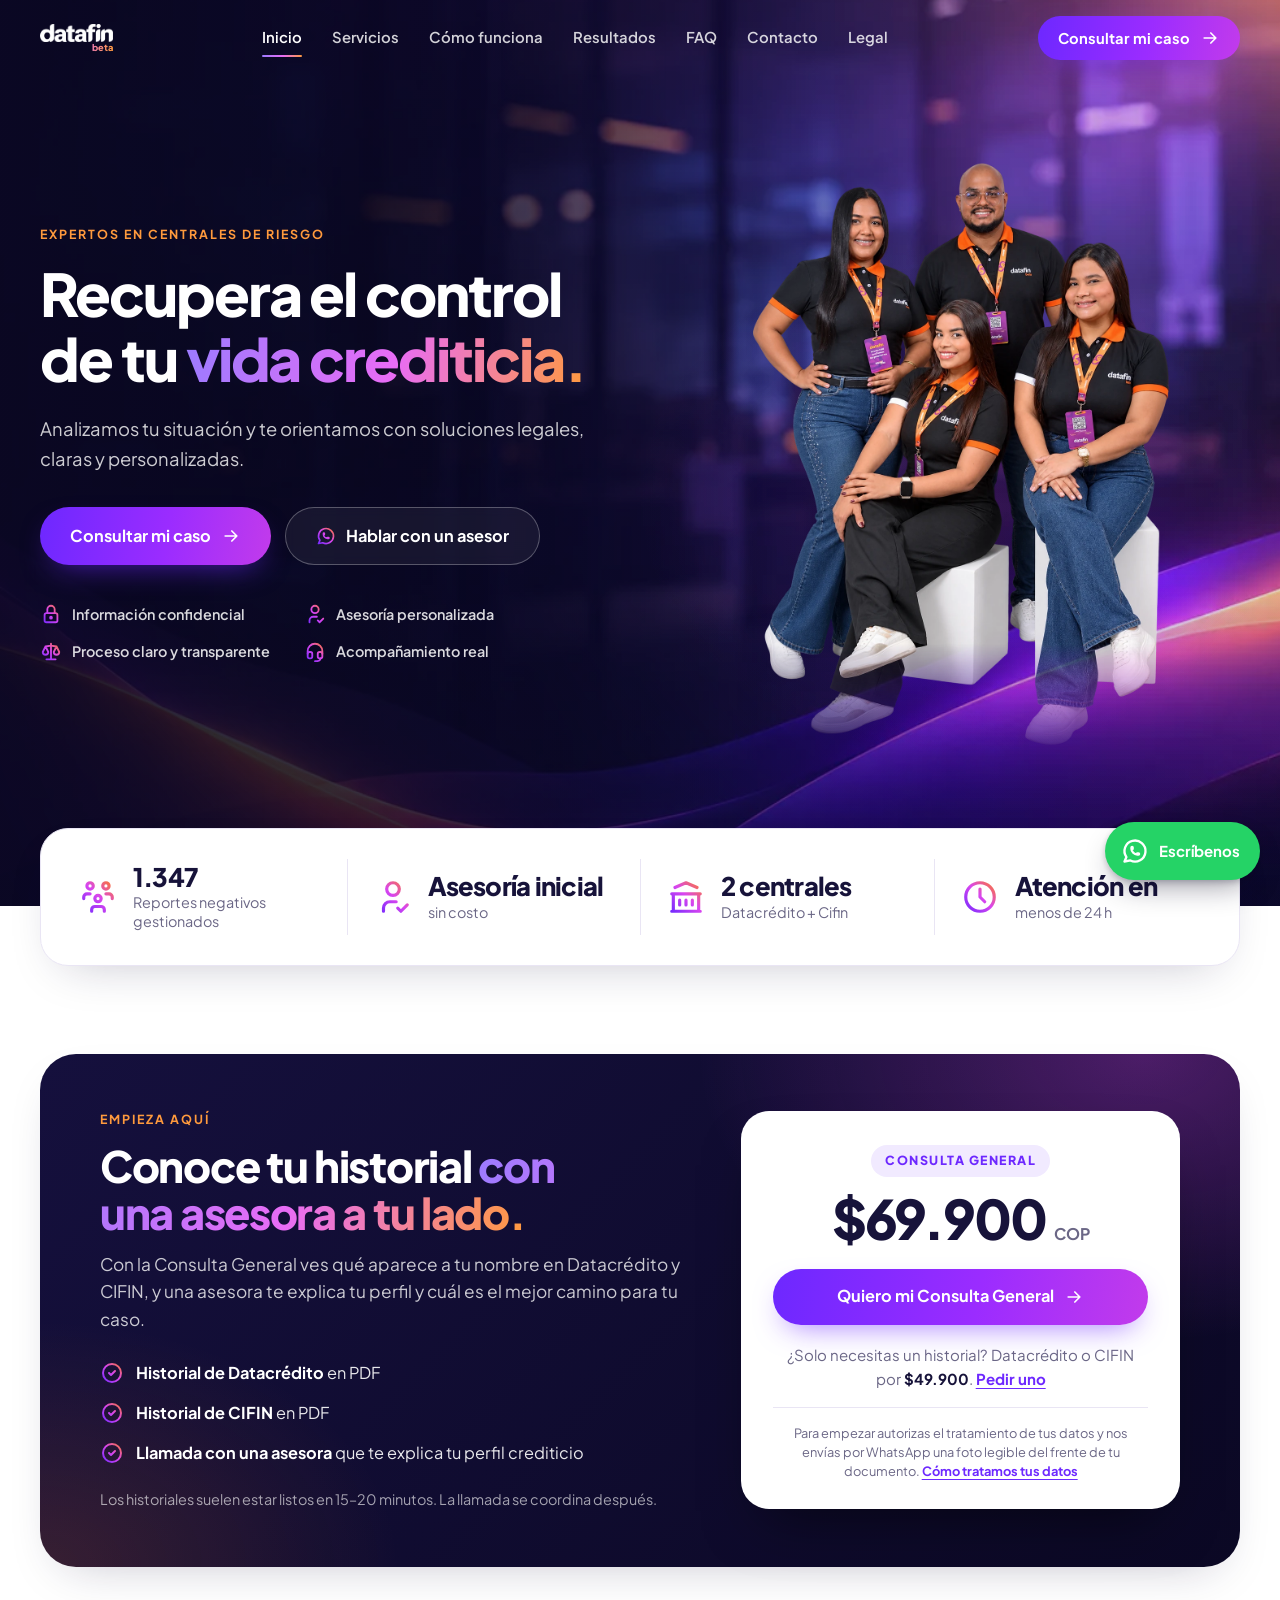
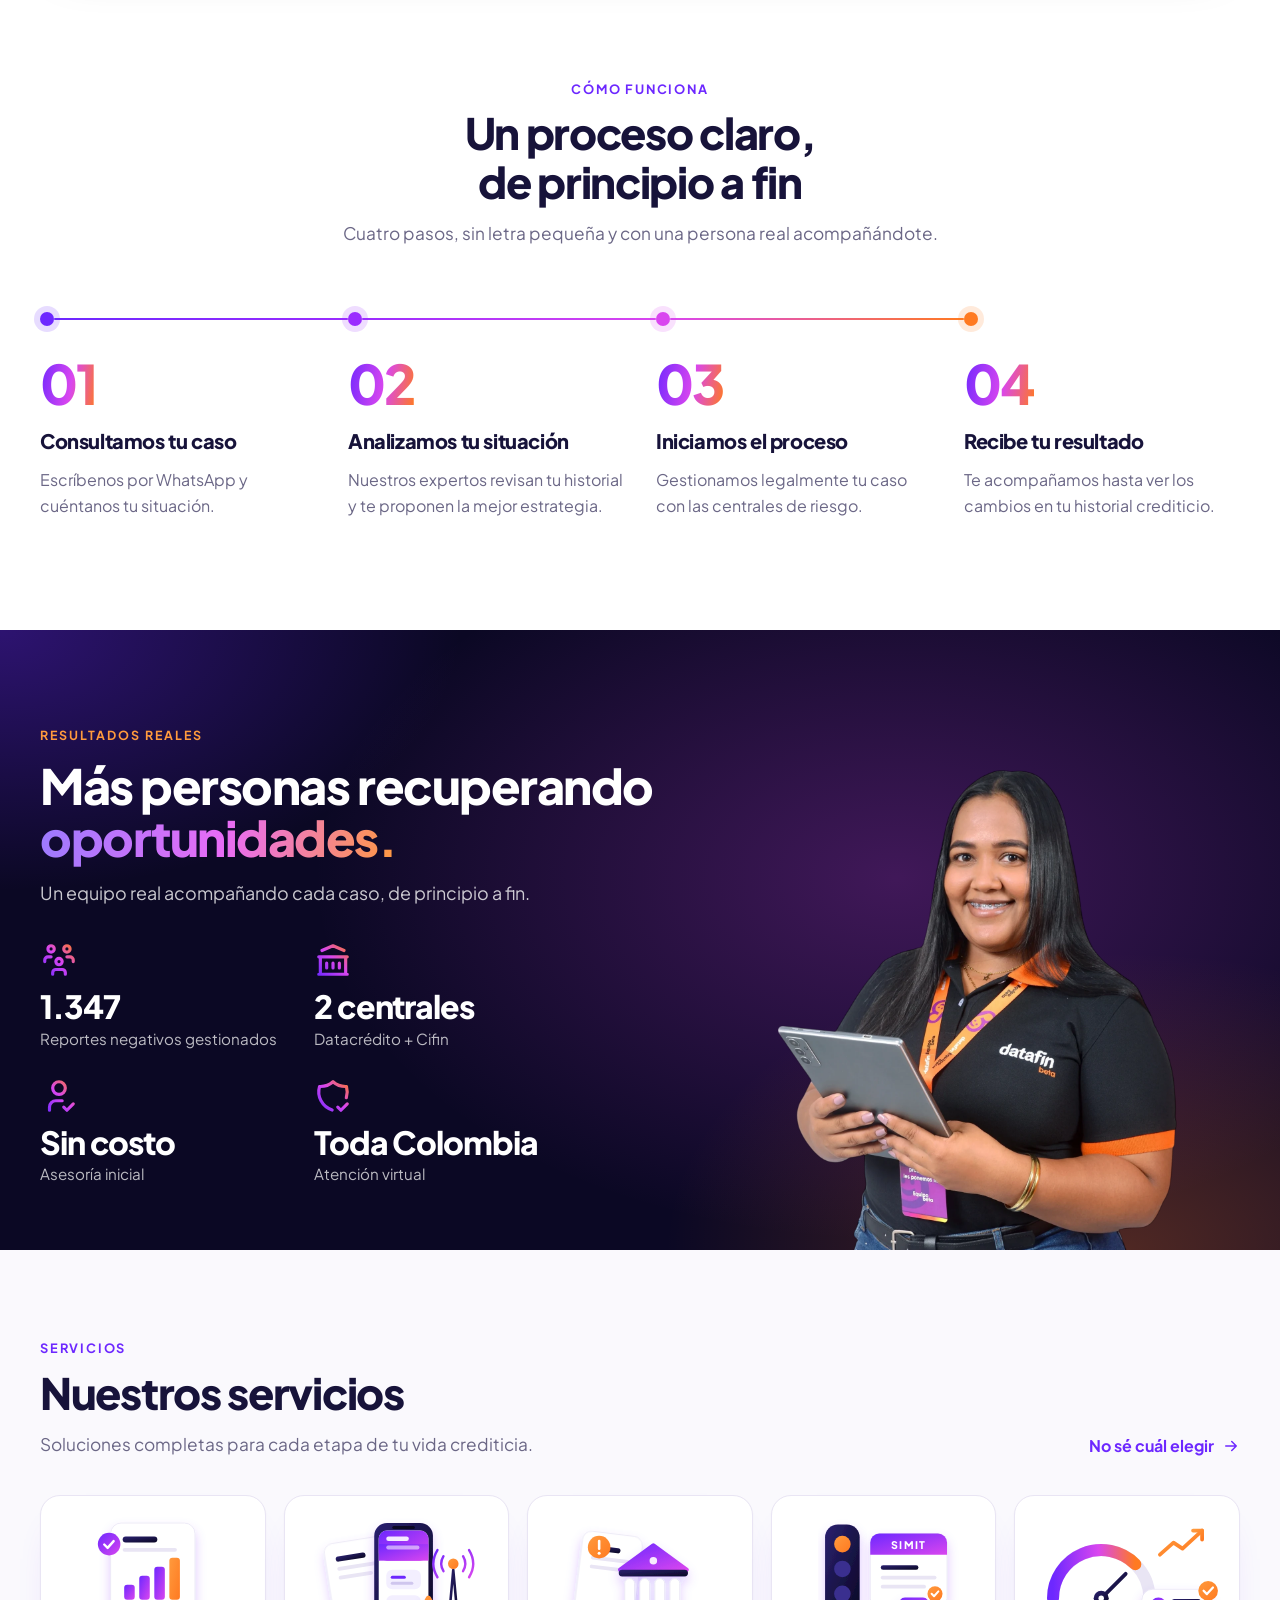
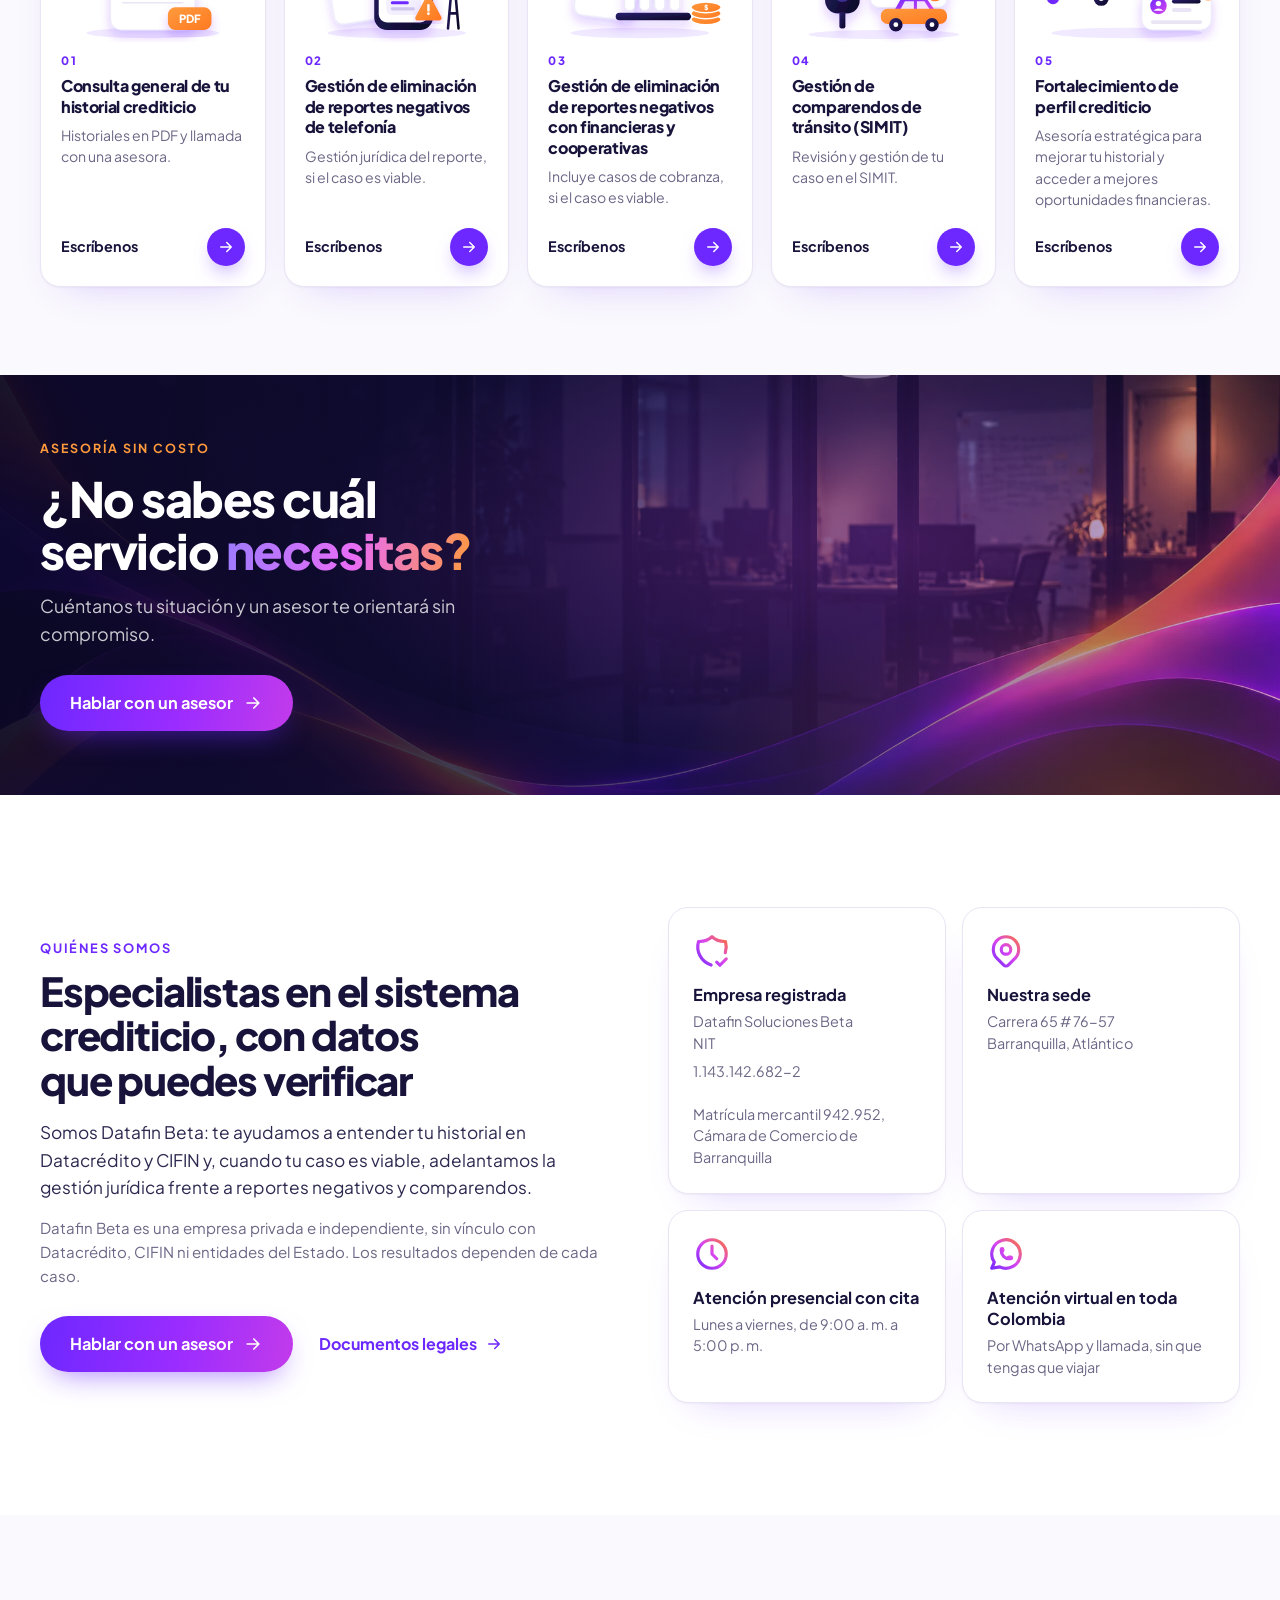
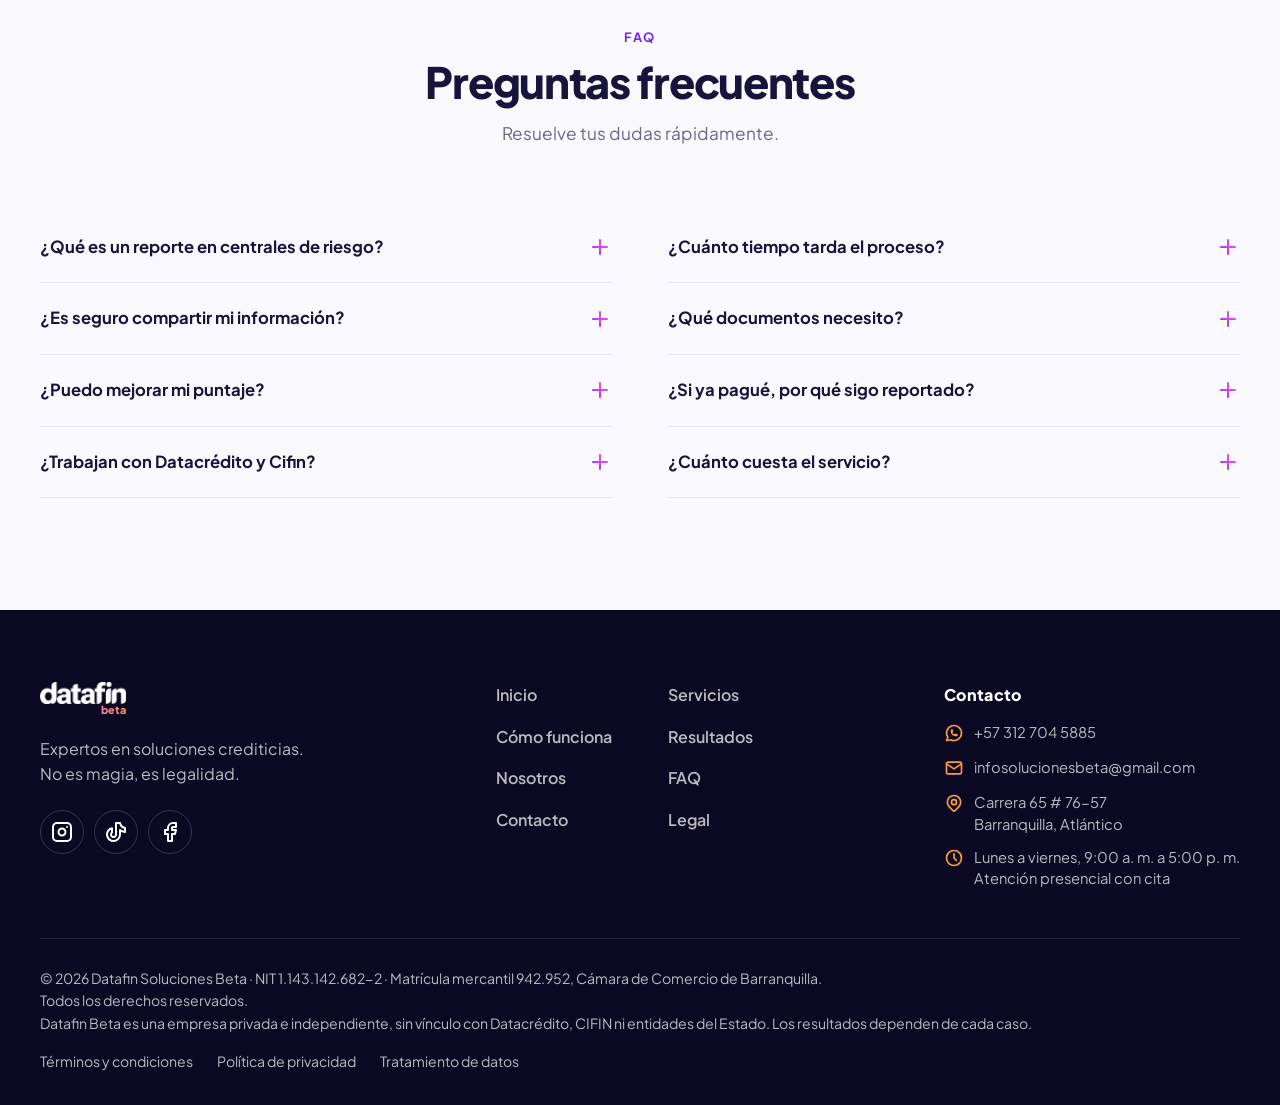
==== index.html @ 1fc7c77a "Motion design: entradas, hero con profundidad e interacciones - Sistema de movimiento propio (motion" ====
<!doctype html>
<html lang="es">
<head>
  <meta charset="utf-8">
  <meta name="viewport" content="width=device-width, initial-scale=1">
  <title>Datafin Beta — Expertos en centrales de riesgo</title>
  <meta name="description" content="Analizamos tu situación en Datacrédito y Cifin y te orientamos con soluciones legales, claras y personalizadas. Asesoría sin costo.">
  <meta name="theme-color" content="#0B0824">
  <link rel="icon" href="favicon.ico" sizes="any">
  <link rel="icon" type="image/png" sizes="32x32" href="favicon-32.png">
  <link rel="apple-touch-icon" href="apple-touch-icon.png">
  <meta property="og:title" content="Datafin Beta — Recupera el control de tu vida crediticia">
  <meta property="og:description" content="Expertos en soluciones crediticias. No es magia, es legalidad.">
  <meta property="og:type" content="website">
  <meta property="og:site_name" content="Datafin Beta">
  <meta property="og:url" content="https://datafinbeta.com/">
  <meta property="og:locale" content="es_CO">
  <link rel="canonical" href="https://datafinbeta.com/">
  <script type="application/ld+json">
  {
    "@context": "https://schema.org",
    "@type": "ProfessionalService",
    "name": "Datafin Beta",
    "legalName": "DATAFIN SOLUCIONES BETA",
    "taxID": "1.143.142.682-2",
    "url": "https://datafinbeta.com/",
    "email": "infosolucionesbeta@gmail.com",
    "telephone": "+573127045885",
    "address": { "@type": "PostalAddress", "streetAddress": "Carrera 65 # 76-57", "addressLocality": "Barranquilla", "addressRegion": "Atlántico", "addressCountry": "CO" },
    "openingHoursSpecification": { "@type": "OpeningHoursSpecification", "dayOfWeek": ["Monday","Tuesday","Wednesday","Thursday","Friday"], "opens": "09:00", "closes": "17:00" },
    "sameAs": ["https://www.instagram.com/datafinbeta", "https://www.tiktok.com/@datafin.soluciones"]
  }
  </script>
  <link rel="preconnect" href="https://fonts.googleapis.com">
  <link rel="preconnect" href="https://fonts.gstatic.com" crossorigin>
  <link href="https://fonts.googleapis.com/css2?family=Plus+Jakarta+Sans:wght@400;500;600;700;800&display=swap" rel="stylesheet">
  <link rel="preload" as="image" href="assets/hero-web.webp" media="(min-width: 761px)">
  <link rel="preload" as="image" href="assets/hero-movil.webp" media="(max-width: 760px)">
  <link rel="stylesheet" href="styles.css">
  <link rel="stylesheet" href="motion.css">
  <script>document.documentElement.classList.add('js');window.__mf=setTimeout(function(){document.documentElement.classList.add('m-fallback')},3500)</script>
</head>
<body>

<!-- ============================================================
     SPRITE: gradientes, sombras e iconos Tabler (outline, stroke 2)
     El degradado se aplica directamente al stroke (clase .ico)
     ============================================================ -->
<svg width="0" height="0" style="position:absolute" aria-hidden="true" focusable="false">
  <defs>
    <linearGradient id="dfGrad" gradientUnits="userSpaceOnUse" x1="2" y1="22" x2="22" y2="2">
      <stop offset="0" stop-color="#6D28FF"/><stop offset=".52" stop-color="#D946EF"/><stop offset="1" stop-color="#FF7A21"/>
    </linearGradient>
    <linearGradient id="gP" x1="0" y1="0" x2="1" y2="1"><stop offset="0" stop-color="#6D28FF"/><stop offset="1" stop-color="#D946EF"/></linearGradient>
    <linearGradient id="gO" x1="0" y1="0" x2="1" y2="1"><stop offset="0" stop-color="#FF9A3D"/><stop offset="1" stop-color="#FF7A21"/></linearGradient>
    <linearGradient id="gN" x1="0" y1="0" x2="1" y2="1"><stop offset="0" stop-color="#2A2170"/><stop offset="1" stop-color="#0B0824"/></linearGradient>
    <linearGradient id="gAll" x1="0" y1="0" x2="1" y2="0"><stop offset="0" stop-color="#6D28FF"/><stop offset=".55" stop-color="#D946EF"/><stop offset="1" stop-color="#FF7A21"/></linearGradient>
    <filter id="sh" x="-20%" y="-20%" width="140%" height="150%"><feDropShadow dx="0" dy="8" stdDeviation="7" flood-color="#6D28FF" flood-opacity=".22"/></filter>

    <symbol id="i-users" viewBox="0 0 24 24"><path d="M10 13a2 2 0 1 0 4 0a2 2 0 0 0-4 0m-2 8v-1a2 2 0 0 1 2-2h4a2 2 0 0 1 2 2v1M15 5a2 2 0 1 0 4 0a2 2 0 0 0-4 0m2 5h2a2 2 0 0 1 2 2v1M5 5a2 2 0 1 0 4 0a2 2 0 0 0-4 0m-2 8v-1a2 2 0 0 1 2-2h2"/></symbol>
    <symbol id="i-star" viewBox="0 0 24 24"><path d="m12 17.75l-6.172 3.245l1.179-6.873l-5-4.867l6.9-1l3.086-6.253l3.086 6.253l6.9 1l-5 4.867l1.179 6.873z"/></symbol>
    <symbol id="i-chart" viewBox="0 0 24 24"><path d="M3 13a1 1 0 0 1 1-1h4a1 1 0 0 1 1 1v6a1 1 0 0 1-1 1H4a1 1 0 0 1-1-1zm12-4a1 1 0 0 1 1-1h4a1 1 0 0 1 1 1v10a1 1 0 0 1-1 1h-4a1 1 0 0 1-1-1zM9 5a1 1 0 0 1 1-1h4a1 1 0 0 1 1 1v14a1 1 0 0 1-1 1h-4a1 1 0 0 1-1-1zM4 20h14"/></symbol>
    <symbol id="i-shield" viewBox="0 0 24 24"><path d="M11.46 20.846A12 12 0 0 1 3.5 6A12 12 0 0 0 12 3a12 12 0 0 0 8.5 3a12 12 0 0 1-.09 7.06M15 19l2 2l4-4"/></symbol>
    <symbol id="i-clock" viewBox="0 0 24 24"><path d="M3 12a9 9 0 1 0 18 0a9 9 0 0 0-18 0"/><path d="M12 7v5l3 3"/></symbol>
    <symbol id="i-lock" viewBox="0 0 24 24"><path d="M5 13a2 2 0 0 1 2-2h10a2 2 0 0 1 2 2v6a2 2 0 0 1-2 2H7a2 2 0 0 1-2-2z"/><path d="M11 16a1 1 0 1 0 2 0a1 1 0 0 0-2 0m-3-5V7a4 4 0 1 1 8 0v4"/></symbol>
    <symbol id="i-usercheck" viewBox="0 0 24 24"><path d="M8 7a4 4 0 1 0 8 0a4 4 0 0 0-8 0M6 21v-2a4 4 0 0 1 4-4h4m1 4l2 2l4-4"/></symbol>
    <symbol id="i-scale" viewBox="0 0 24 24"><path d="M7 20h10M6 6l6-1l6 1m-6-3v17m-3-8L6 6l-3 6a3 3 0 0 0 6 0m12 0l-3-6l-3 6a3 3 0 0 0 6 0"/></symbol>
    <symbol id="i-whatsapp" viewBox="0 0 24 24"><path d="m3 21l1.65-3.8a9 9 0 1 1 3.4 2.9z"/><path d="M9 10a.5.5 0 0 0 1 0V9a.5.5 0 0 0-1 0za5 5 0 0 0 5 5h1a.5.5 0 0 0 0-1h-1a.5.5 0 0 0 0 1"/></symbol>
    <symbol id="i-arrow" viewBox="0 0 24 24"><path d="M5 12h14m-6 6l6-6m-6-6l6 6"/></symbol>
    <symbol id="i-plus" viewBox="0 0 24 24"><path d="M12 5v14m-7-7h14"/></symbol>
    <symbol id="i-insta" viewBox="0 0 24 24"><path d="M3 7a4 4 0 0 1 4-4h10a4 4 0 0 1 4 4v10a4 4 0 0 1-4 4H7a4 4 0 0 1-4-4z"/><path d="M8.5 12a3.5 3.5 0 1 0 7 0a3.5 3.5 0 0 0-7 0M17 7v.01"/></symbol>
    <symbol id="i-tiktok" viewBox="0 0 24 24"><path d="M21 7.917v4.034A9.95 9.95 0 0 1 16 10v4.5a6.5 6.5 0 1 1-8-6.326V12.5a2.5 2.5 0 1 0 4 2V3h4.083A6.005 6.005 0 0 0 21 7.917"/></symbol>
    <symbol id="i-youtube" viewBox="0 0 24 24"><path d="M2 8a4 4 0 0 1 4-4h12a4 4 0 0 1 4 4v8a4 4 0 0 1-4 4H6a4 4 0 0 1-4-4z"/><path d="m10 9l5 3l-5 3z"/></symbol>
    <symbol id="i-linkedin" viewBox="0 0 24 24"><path d="M8 11v5m0-8v.01M12 16v-5m4 5v-3a2 2 0 1 0-4 0"/><path d="M3 7a4 4 0 0 1 4-4h10a4 4 0 0 1 4 4v10a4 4 0 0 1-4 4H7a4 4 0 0 1-4-4z"/></symbol>
    <symbol id="i-facebook" viewBox="0 0 24 24"><path d="M7 10v4h3v7h4v-7h3l1-4h-4V8a1 1 0 0 1 1-1h3V3h-3a5 5 0 0 0-5 5v2z"/></symbol>
    <symbol id="i-mail" viewBox="0 0 24 24"><path d="M3 7a2 2 0 0 1 2-2h14a2 2 0 0 1 2 2v10a2 2 0 0 1-2 2H5a2 2 0 0 1-2-2z"/><path d="m3 7l9 6l9-6"/></symbol>
    <symbol id="i-pin" viewBox="0 0 24 24"><path d="M9 11a3 3 0 1 0 6 0a3 3 0 0 0-6 0"/><path d="M17.657 16.657l-4.243 4.243a2 2 0 0 1-2.827 0l-4.244-4.243a8 8 0 1 1 11.314 0"/></symbol>
    <symbol id="i-send" viewBox="0 0 24 24"><path d="M10 14l11-11"/><path d="M21 3l-6.5 18a.55.55 0 0 1-1 0l-3.5-7l-7-3.5a.55.55 0 0 1 0-1z"/></symbol>
    <symbol id="i-checks" viewBox="0 0 24 24"><path d="M7 12l5 5l10-10"/><path d="M2 12l5 5m5-5l5-5"/></symbol>
    <symbol id="i-menu" viewBox="0 0 24 24"><path d="M4 6h16M4 12h16M4 18h16"/></symbol>
    <symbol id="i-x" viewBox="0 0 24 24"><path d="M18 6L6 18M6 6l12 12"/></symbol>
    <symbol id="i-headset" viewBox="0 0 24 24"><path d="M4 14v-3a8 8 0 1 1 16 0v3m-2 5c0 1.657-2.686 3-6 3"/><path d="M4 14a2 2 0 0 1 2-2h1a2 2 0 0 1 2 2v3a2 2 0 0 1-2 2H6a2 2 0 0 1-2-2zm11 0a2 2 0 0 1 2-2h1a2 2 0 0 1 2 2v3a2 2 0 0 1-2 2h-1a2 2 0 0 1-2-2z"/></symbol>
    <symbol id="i-bank" viewBox="0 0 24 24"><path d="M3 21h18M3 10h18M5 6l7-3l7 3M4 10v11m16-11v11M8 14v3m4-3v3m4-3v3"/></symbol>
    <symbol id="i-check" viewBox="0 0 24 24"><path d="M3 12a9 9 0 1 0 18 0a9 9 0 1 0-18 0"/><path d="m9 12l2 2l4-4"/></symbol>
  </defs>
</svg>

<a class="skip" href="#contenido">Saltar al contenido</a>

<!-- ============================ NAVBAR ============================ -->
<header class="nav" id="nav">
  <div class="container nav__in">
    <a class="logo" href="#inicio" aria-label="Datafin Beta, inicio"><img src="assets/logo/logo-oficial-blanco.png" alt="datafin" width="720" height="183"><b>beta</b></a>
    <nav class="nav__links" id="navLinks" aria-label="Principal">
      <a href="#inicio">Inicio</a>
      <a href="#servicios">Servicios</a>
      <a href="#como-funciona">Cómo funciona</a>
      <a href="#resultados">Resultados</a>
      <a href="#faq">FAQ</a>
      <a href="#contacto">Contacto</a>
      <a href="legal/">Legal</a>
      <button class="btn btn--primary btn--sm nav__cta-mobile" data-open-proceso type="button">Consultar mi caso <svg class="ico ico--flat" aria-hidden="true"><use href="#i-arrow"/></svg></button>
    </nav>
    <button class="btn btn--primary btn--sm nav__cta" data-open-proceso type="button">Consultar mi caso <svg class="ico ico--flat" aria-hidden="true"><use href="#i-arrow"/></svg></button>
    <button class="nav__toggle" id="navToggle" type="button" aria-expanded="false" aria-controls="navLinks" aria-label="Abrir menú">
      <svg class="ico ico--flat" aria-hidden="true"><use href="#i-menu"/></svg>
    </button>
  </div>
</header>

<main id="contenido">

<!-- ============================== HERO ============================== -->
<section class="hero" id="inicio" data-parallax=".14" data-max="56">
  <div class="container hero__in">
    <div class="hero__copy">
      <p class="eyebrow" data-hero="eyebrow">Expertos en centrales de riesgo</p>
      <h1 data-hero="title"><span class="ln">Recupera el control</span> <span class="ln">de tu <span class="grad-text">vida crediticia.</span></span></h1>
      <p class="hero__lead" data-hero="lead">Analizamos tu situación y te orientamos con soluciones legales, claras y personalizadas.</p>
      <div class="hero__ctas" data-hero="ctas">
        <button class="btn btn--primary btn--lg" data-open-proceso type="button">Consultar mi caso <svg class="ico ico--flat" aria-hidden="true"><use href="#i-arrow"/></svg></button>
        <a class="btn btn--ghost btn--lg" href="https://wa.me/573127045885?text=Hola%2C%20quiero%20hablar%20con%20un%20asesor%20de%20Datafin%20Beta." target="_blank" rel="noopener"><svg class="ico" aria-hidden="true"><use href="#i-whatsapp"/></svg> Hablar con un asesor</a>
      </div>
      <ul class="hero__trust" data-hero="trust">
        <li><svg class="ico" aria-hidden="true"><use href="#i-lock"/></svg>Información confidencial</li>
        <li><svg class="ico" aria-hidden="true"><use href="#i-usercheck"/></svg>Asesoría personalizada</li>
        <li><svg class="ico" aria-hidden="true"><use href="#i-scale"/></svg>Proceso claro y transparente</li>
        <li><svg class="ico" aria-hidden="true"><use href="#i-headset"/></svg>Acompañamiento real</li>
      </ul>
    </div>

    <!-- Foto del equipo: coloca assets/equipo.png (ideal PNG recortado) o .jpg/.webp -->
    <div class="hero__photo photo-slot" data-hero="photo" data-parallax=".07" data-max="40" data-photo="equipo" data-label="Foto del equipo Datafin Beta"></div>
  </div>
</section>

<!-- =========================== MÉTRICAS =========================== -->
<div class="container metrics-wrap reveal" data-after-hero>
  <ul class="metrics" data-stagger data-after-hero=".15">
    <li><svg class="ico ico--lg" aria-hidden="true"><use href="#i-users"/></svg><div><strong>1.347</strong><span>Reportes negativos gestionados</span></div></li>
    <li><svg class="ico ico--lg" aria-hidden="true"><use href="#i-usercheck"/></svg><div><strong>Asesoría inicial</strong><span>sin costo</span></div></li>
    <li><svg class="ico ico--lg" aria-hidden="true"><use href="#i-bank"/></svg><div><strong>2 centrales</strong><span>Datacrédito + Cifin</span></div></li>
    <li><svg class="ico ico--lg" aria-hidden="true"><use href="#i-clock"/></svg><div><strong>Atención en</strong><span>menos de 24 h</span></div></li>
  </ul>
</div>

<!-- ======================= CONSULTA GENERAL (PRODUCTO DE ENTRADA) ======================= -->
<section class="section section--consulta" id="consulta">
  <div class="container">
    <div class="consulta reveal" data-reveal="scale">
      <div class="consulta__copy" data-head style="--d:.1s">
        <p class="eyebrow">Empieza aquí</p>
        <h2>Conoce tu historial <span class="grad-text">con una asesora a tu lado.</span></h2>
        <p class="consulta__lead">Con la Consulta General ves qué aparece a tu nombre en Datacrédito y CIFIN, y una asesora te explica tu perfil y cuál es el mejor camino para tu caso.</p>
        <ul class="consulta__list" data-stagger style="--d:.45s">
          <li><svg class="ico" aria-hidden="true"><use href="#i-check"/></svg><span><strong>Historial de Datacrédito</strong> en PDF</span></li>
          <li><svg class="ico" aria-hidden="true"><use href="#i-check"/></svg><span><strong>Historial de CIFIN</strong> en PDF</span></li>
          <li><svg class="ico" aria-hidden="true"><use href="#i-check"/></svg><span><strong>Llamada con una asesora</strong> que te explica tu perfil crediticio</span></li>
        </ul>
        <p class="consulta__note">Los historiales suelen estar listos en 15–20 minutos. La llamada se coordina después.</p>
      </div>
      <div class="consulta__buy reveal" style="--d:.3s">
        <p class="consulta__tag">Consulta General</p>
        <p class="consulta__price"><strong>$69.900</strong><span>COP</span></p>
        <a class="btn btn--primary btn--lg btn--block" href="https://wa.me/573127045885?text=Hola%2C%20quiero%20hacer%20la%20Consulta%20General%20de%20mi%20historial%20crediticio." target="_blank" rel="noopener" data-track="consulta_general">Quiero mi Consulta General <svg class="ico ico--flat" aria-hidden="true"><use href="#i-arrow"/></svg></a>
        <p class="consulta__alt">¿Solo necesitas un historial? Datacrédito o CIFIN por <strong>$49.900</strong>. <a href="https://wa.me/573127045885?text=Hola%2C%20quiero%20consultar%20solo%20un%20historial%20%28Datacr%C3%A9dito%20o%20CIFIN%29." target="_blank" rel="noopener" data-track="consulta_un_historial">Pedir uno</a></p>
        <p class="consulta__req">Para empezar autorizas el tratamiento de tus datos y nos envías por WhatsApp una foto legible del frente de tu documento. <a href="legal/tratamiento-de-datos/" target="_blank" rel="noopener">Cómo tratamos tus datos</a></p>
      </div>
    </div>
  </div>
</section>

<!-- ========================= CÓMO FUNCIONA ========================= -->
<section class="section" id="como-funciona">
  <div class="container">
    <header class="section__head section__head--center" data-head>
      <p class="kicker">Cómo funciona</p>
      <h2>Un proceso claro, de principio a fin</h2>
      <p class="muted">Cuatro pasos, sin letra pequeña y con una persona real acompañándote.</p>
    </header>

    <ol class="steps" id="steps">
      <li class="step" style="--i:0;--c1:#6D28FF;--c2:#9B2CFF">
        <div class="step__rail"><i></i></div>
        <div class="step__body">
          <span class="step__num grad-text">01</span>
          <h3>Consultamos tu caso</h3>
          <p>Escríbenos por WhatsApp y cuéntanos tu situación.</p>
        </div>
      </li>
      <li class="step" style="--i:1;--c1:#9B2CFF;--c2:#D946EF">
        <div class="step__rail"><i></i></div>
        <div class="step__body">
          <span class="step__num grad-text">02</span>
          <h3>Analizamos tu situación</h3>
          <p>Nuestros expertos revisan tu historial y te proponen la mejor estrategia.</p>
        </div>
      </li>
      <li class="step" style="--i:2;--c1:#D946EF;--c2:#FF7A21">
        <div class="step__rail"><i></i></div>
        <div class="step__body">
          <span class="step__num grad-text">03</span>
          <h3>Iniciamos el proceso</h3>
          <p>Gestionamos legalmente tu caso con las centrales de riesgo.</p>
        </div>
      </li>
      <li class="step" style="--i:3;--c1:#FF7A21;--c2:#FF7A21">
        <div class="step__rail"><i></i></div>
        <div class="step__body">
          <span class="step__num grad-text">04</span>
          <h3>Recibe tu resultado</h3>
          <p>Te acompañamos hasta ver los cambios en tu historial crediticio.</p>
        </div>
      </li>
    </ol>
  </div>
</section>

<!-- ============================ RESULTADOS ============================ -->
<section class="results" id="resultados">
  <div class="container results__in">
    <div class="results__copy" data-head>
      <p class="eyebrow">Resultados reales</p>
      <h2>Más personas recuperando <span class="grad-text">oportunidades.</span></h2>
      <p class="results__lead">Un equipo real acompañando cada caso, de principio a fin.</p>

      <ul class="results__stats" data-stagger style="--d:.4s">
        <li><svg class="ico ico--lg" aria-hidden="true"><use href="#i-users"/></svg><strong>1.347</strong><span>Reportes negativos gestionados</span></li>
        <li><svg class="ico ico--lg" aria-hidden="true"><use href="#i-bank"/></svg><strong>2 centrales</strong><span>Datacrédito + Cifin</span></li>
        <li><svg class="ico ico--lg" aria-hidden="true"><use href="#i-usercheck"/></svg><strong>Sin costo</strong><span>Asesoría inicial</span></li>
        <li><svg class="ico ico--lg" aria-hidden="true"><use href="#i-shield"/></svg><strong>Toda Colombia</strong><span>Atención virtual</span></li>
      </ul>
    </div>

    <!-- Foto de la asesora: coloca assets/asesora.png (ideal PNG recortado) o .jpg/.webp -->
    <div class="results__photo photo-slot reveal" data-reveal="photo" style="--d:.15s" data-parallax="48" data-mode="rise" data-photo="asesora" data-label="Foto de la asesora con tablet"></div>
  </div>
</section>

<!-- ============================ SERVICIOS ============================ -->
<section class="section section--tint" id="servicios">
  <div class="container">
    <header class="section__head section__head--split">
      <div data-head>
        <p class="kicker">Servicios</p>
        <h2>Nuestros servicios</h2>
        <p class="muted">Soluciones completas para cada etapa de tu vida crediticia.</p>
      </div>
      <a class="link-arrow reveal" style="--d:.35s" href="https://wa.me/573127045885?text=Hola%2C%20no%20s%C3%A9%20qu%C3%A9%20servicio%20necesito.%20%C2%BFMe%20pueden%20orientar%3F" target="_blank" rel="noopener">No sé cuál elegir <svg class="ico ico--flat" aria-hidden="true"><use href="#i-arrow"/></svg></a>
    </header>

    <div class="services" data-stagger>

      <!-- 01 Historial -->
      <a class="card" href="https://wa.me/573127045885?text=Hola%2C%20me%20interesa%20hacer%20una%20consulta%20general%20de%20mi%20historial%20crediticio." target="_blank" rel="noopener">
        <div class="card__ill">
          <svg viewBox="0 0 260 170" role="img" aria-label="Documento con gráfico de barras y sello PDF">
            <ellipse cx="130" cy="158" rx="88" ry="7" fill="#6D28FF" opacity=".10"/>
            <g filter="url(#sh)"><rect x="74" y="12" width="112" height="142" rx="14" fill="#fff" stroke="#E9E5F4"/></g>
            <rect x="90" y="30" width="46" height="8" rx="4" fill="url(#gN)"/>
            <rect x="90" y="45" width="72" height="5" rx="2.5" fill="#E9E5F4"/>
            <rect x="92" y="94" width="14" height="20" rx="4" fill="url(#gP)"/>
            <rect x="112" y="82" width="14" height="32" rx="4" fill="url(#gP)"/>
            <rect x="132" y="70" width="14" height="44" rx="4" fill="url(#gP)"/>
            <rect x="152" y="58" width="14" height="56" rx="4" fill="url(#gO)"/>
            <path d="M90 118H170" stroke="#E9E5F4" stroke-width="2" stroke-linecap="round"/>
            <g filter="url(#sh)"><rect x="150" y="124" width="58" height="30" rx="10" fill="url(#gO)"/></g>
            <text x="179" y="145" text-anchor="middle" font-family="Plus Jakarta Sans, sans-serif" font-weight="800" font-size="15" fill="#fff">PDF</text>
            <circle cx="72" cy="40" r="15" fill="url(#gP)"/>
            <path d="m65.5 40.5l4.5 4.5l8-9" fill="none" stroke="#fff" stroke-width="3.2" stroke-linecap="round" stroke-linejoin="round"/>
          </svg>
        </div>
        <span class="card__num">01</span>
        <h3>Consulta general de tu historial crediticio</h3>
        <p>Historiales en PDF y llamada con una asesora.</p>
        <span class="card__more">Escríbenos <i class="card__go"><svg class="ico ico--flat" aria-hidden="true"><use href="#i-arrow"/></svg></i></span>
      </a>

      <!-- 02 Telefonía -->
      <a class="card" style="--d:.06s" href="https://wa.me/573127045885?text=Hola%2C%20me%20interesa%20la%20gesti%C3%B3n%20de%20reportes%20negativos%20de%20telefon%C3%ADa." target="_blank" rel="noopener">
        <div class="card__ill">
          <svg viewBox="0 0 260 170" role="img" aria-label="Smartphone con reporte, antena y alerta">
            <ellipse cx="130" cy="158" rx="92" ry="7" fill="#6D28FF" opacity=".10"/>
            <g transform="rotate(-9 82 90)" filter="url(#sh)"><rect x="40" y="34" width="84" height="108" rx="12" fill="#fff" stroke="#E9E5F4"/></g>
            <g transform="rotate(-9 82 90)"><rect x="54" y="52" width="40" height="7" rx="3.5" fill="url(#gN)"/><rect x="54" y="66" width="56" height="5" rx="2.5" fill="#E9E5F4"/><rect x="54" y="78" width="46" height="5" rx="2.5" fill="#E9E5F4"/></g>
            <g filter="url(#sh)"><rect x="100" y="12" width="78" height="142" rx="17" fill="url(#gN)"/></g>
            <rect x="106" y="22" width="66" height="122" rx="11" fill="#fff"/>
            <rect x="106" y="22" width="66" height="40" rx="11" fill="url(#gP)"/>
            <rect x="106" y="40" width="66" height="22" fill="url(#gP)"/>
            <rect x="124" y="16" width="30" height="4" rx="2" fill="#0B0824"/>
            <rect x="116" y="30" width="30" height="6" rx="3" fill="#fff" opacity=".9"/>
            <rect x="116" y="42" width="44" height="5" rx="2.5" fill="#fff" opacity=".55"/>
            <rect x="116" y="74" width="46" height="26" rx="8" fill="#F3EFFF"/>
            <rect x="116" y="108" width="46" height="26" rx="8" fill="#F3EFFF"/>
            <rect x="122" y="82" width="20" height="4" rx="2" fill="#6D28FF"/><rect x="122" y="90" width="30" height="4" rx="2" fill="#CFC6EE"/>
            <rect x="122" y="116" width="24" height="4" rx="2" fill="#6D28FF"/><rect x="122" y="124" width="32" height="4" rx="2" fill="#CFC6EE"/>
            <path d="M212 152L205 74M198 152L205 74M200 132H210" fill="none" stroke="url(#gN)" stroke-width="3.4" stroke-linecap="round"/>
            <circle cx="205" cy="66" r="7" fill="url(#gO)"/>
            <path d="M192 56Q186 66 192 76M218 56Q224 66 218 76M184 48Q173 66 184 84M226 48Q237 66 226 84" fill="none" stroke="url(#gP)" stroke-width="3.2" stroke-linecap="round"/>
            <g filter="url(#sh)"><path d="M172 112L186 138H158Z" fill="url(#gO)" stroke="url(#gO)" stroke-width="7" stroke-linejoin="round"/></g>
            <path d="M172 121v7" stroke="#fff" stroke-width="3.2" stroke-linecap="round"/><circle cx="172" cy="132.4" r="1.8" fill="#fff"/>
          </svg>
        </div>
        <span class="card__num">02</span>
        <h3>Gestión de eliminación de reportes negativos de telefonía</h3>
        <p>Gestión jurídica del reporte, si el caso es viable.</p>
        <span class="card__more">Escríbenos <i class="card__go"><svg class="ico ico--flat" aria-hidden="true"><use href="#i-arrow"/></svg></i></span>
      </a>

      <!-- 03 Financieras -->
      <a class="card" style="--d:.12s" href="https://wa.me/573127045885?text=Hola%2C%20me%20interesa%20la%20gesti%C3%B3n%20de%20reportes%20negativos%20con%20financieras%20y%20cooperativas." target="_blank" rel="noopener">
        <div class="card__ill">
          <svg viewBox="0 0 260 170" role="img" aria-label="Documento, entidad financiera, alerta y monedas">
            <ellipse cx="130" cy="158" rx="92" ry="7" fill="#6D28FF" opacity=".10"/>
            <g transform="rotate(7 88 84)" filter="url(#sh)"><rect x="48" y="26" width="80" height="112" rx="12" fill="#fff" stroke="#E9E5F4"/></g>
            <g transform="rotate(7 88 84)"><rect x="62" y="44" width="38" height="7" rx="3.5" fill="url(#gN)"/><rect x="62" y="58" width="52" height="5" rx="2.5" fill="#E9E5F4"/><rect x="62" y="70" width="42" height="5" rx="2.5" fill="#E9E5F4"/></g>
            <g filter="url(#sh)">
              <path d="M104 74L148 42L192 74Z" fill="url(#gP)" stroke="url(#gP)" stroke-width="6" stroke-linejoin="round"/>
              <rect x="102" y="74" width="92" height="9" rx="4.5" fill="url(#gN)"/>
              <rect x="110" y="86" width="13" height="42" rx="6" fill="#fff" stroke="#E9E5F4"/>
              <rect x="130" y="86" width="13" height="42" rx="6" fill="#fff" stroke="#E9E5F4"/>
              <rect x="150" y="86" width="13" height="42" rx="6" fill="#fff" stroke="#E9E5F4"/>
              <rect x="170" y="86" width="13" height="42" rx="6" fill="#fff" stroke="#E9E5F4"/>
              <rect x="98" y="131" width="100" height="10" rx="5" fill="url(#gN)"/>
            </g>
            <circle cx="148" cy="62" r="5" fill="#fff" opacity=".9"/>
            <circle cx="76" cy="44" r="15" fill="url(#gO)"/>
            <path d="M76 36v10" stroke="#fff" stroke-width="3.4" stroke-linecap="round"/><circle cx="76" cy="52" r="2" fill="#fff"/>
            <g>
              <ellipse cx="218" cy="140" rx="20" ry="7" fill="url(#gO)" stroke="#fff" stroke-width="2"/>
              <ellipse cx="218" cy="132" rx="20" ry="7" fill="url(#gO)" stroke="#fff" stroke-width="2"/>
              <ellipse cx="218" cy="124" rx="20" ry="7" fill="url(#gO)" stroke="#fff" stroke-width="2"/>
              <text x="218" y="127" text-anchor="middle" font-family="Plus Jakarta Sans, sans-serif" font-weight="800" font-size="9" fill="#fff">$</text>
            </g>
          </svg>
        </div>
        <span class="card__num">03</span>
        <h3>Gestión de eliminación de reportes negativos con financieras y cooperativas</h3>
        <p>Incluye casos de cobranza, si el caso es viable.</p>
        <span class="card__more">Escríbenos <i class="card__go"><svg class="ico ico--flat" aria-hidden="true"><use href="#i-arrow"/></svg></i></span>
      </a>

      <!-- 04 SIMIT -->
      <a class="card" href="https://wa.me/573127045885?text=Hola%2C%20me%20interesa%20la%20gesti%C3%B3n%20de%20comparendos%20de%20tr%C3%A1nsito%20%28SIMIT%29." target="_blank" rel="noopener">
        <div class="card__ill">
          <svg viewBox="0 0 260 170" role="img" aria-label="Semáforo, documento SIMIT y vehículo">
            <ellipse cx="130" cy="160" rx="100" ry="6" fill="#6D28FF" opacity=".10"/>
            <g filter="url(#sh)"><rect x="52" y="14" width="46" height="118" rx="17" fill="url(#gN)"/><rect x="71" y="130" width="8" height="22" rx="3" fill="url(#gN)"/></g>
            <circle cx="75" cy="40" r="11" fill="url(#gO)"/>
            <circle cx="75" cy="73" r="11" fill="#3A2F8F"/>
            <circle cx="75" cy="106" r="11" fill="#3A2F8F"/>
            <g filter="url(#sh)"><rect x="112" y="26" width="102" height="98" rx="12" fill="#fff" stroke="#E9E5F4"/></g>
            <path d="M112 38a12 12 0 0 1 12-12h78a12 12 0 0 1 12 12v16H112z" fill="url(#gP)"/>
            <text x="163" y="46" text-anchor="middle" font-family="Plus Jakarta Sans, sans-serif" font-weight="800" font-size="14" letter-spacing="1.5" fill="#fff">SIMIT</text>
            <rect x="126" y="68" width="50" height="6" rx="3" fill="url(#gN)"/>
            <rect x="126" y="82" width="74" height="5" rx="2.5" fill="#E9E5F4"/>
            <rect x="126" y="94" width="60" height="5" rx="2.5" fill="#E9E5F4"/>
            <circle cx="198" cy="106" r="10" fill="url(#gO)"/><path d="m193.5 106l3.2 3.2l5.8-6.4" fill="none" stroke="#fff" stroke-width="2.6" stroke-linecap="round" stroke-linejoin="round"/>
            <g transform="translate(170 144)" filter="url(#sh)">
              <path d="M-26 -16l8 -14q2 -3 6 -3h24q4 0 6 3l10 14z" fill="url(#gP)"/>
              <path d="M-18 -17l6 -11h12v11zM4 -17v-11h10l7 11z" fill="#fff" opacity=".85"/>
              <rect x="-44" y="-18" width="88" height="20" rx="9" fill="url(#gO)"/>
              <circle cx="-24" cy="3" r="9" fill="url(#gN)"/><circle cx="-24" cy="3" r="3.2" fill="#fff"/>
              <circle cx="24" cy="3" r="9" fill="url(#gN)"/><circle cx="24" cy="3" r="3.2" fill="#fff"/>
            </g>
          </svg>
        </div>
        <span class="card__num">04</span>
        <h3>Gestión de comparendos de tránsito (SIMIT)</h3>
        <p>Revisión y gestión de tu caso en el SIMIT.</p>
        <span class="card__more">Escríbenos <i class="card__go"><svg class="ico ico--flat" aria-hidden="true"><use href="#i-arrow"/></svg></i></span>
      </a>

      <!-- 05 Fortalecimiento -->
      <a class="card" style="--d:.06s" href="https://wa.me/573127045885?text=Hola%2C%20me%20interesa%20el%20fortalecimiento%20de%20mi%20perfil%20crediticio." target="_blank" rel="noopener">
        <div class="card__ill">
          <svg viewBox="0 0 260 170" role="img" aria-label="Medidor de puntaje, crecimiento y perfil verificado">
            <ellipse cx="130" cy="158" rx="100" ry="7" fill="#6D28FF" opacity=".10"/>
            <path d="M32 112A64 64 0 0 1 160 112" fill="none" stroke="#E9E5F4" stroke-width="16" stroke-linecap="round"/>
            <path d="M32 112A64 64 0 0 1 141.3 66.7" fill="none" stroke="url(#gAll)" stroke-width="16" stroke-linecap="round"/>
            <path d="M96 112L128.5 79.5" stroke="url(#gN)" stroke-width="5" stroke-linecap="round"/>
            <circle cx="96" cy="112" r="10" fill="url(#gN)"/><circle cx="96" cy="112" r="3.6" fill="#fff"/>
            <path d="M174 54L192 38l12 8l26-24" fill="none" stroke="url(#gO)" stroke-width="5" stroke-linecap="round" stroke-linejoin="round"/>
            <path d="M218 22h12v12" fill="none" stroke="url(#gO)" stroke-width="5" stroke-linecap="round" stroke-linejoin="round"/>
            <g filter="url(#sh)"><rect x="150" y="100" width="92" height="54" rx="14" fill="#fff" stroke="#E9E5F4"/></g>
            <circle cx="172" cy="122" r="11" fill="url(#gP)"/>
            <circle cx="172" cy="119" r="3.6" fill="#fff"/><path d="M165.5 128.5q6.5-6 13 0" fill="#fff"/>
            <rect x="190" y="113" width="38" height="6" rx="3" fill="url(#gN)"/>
            <rect x="190" y="125" width="26" height="5" rx="2.5" fill="#E9E5F4"/>
            <rect x="162" y="141" width="68" height="5" rx="2.5" fill="#E9E5F4"/>
            <circle cx="238" cy="102" r="13" fill="url(#gO)"/>
            <path d="m232 102l4.4 4.4l8-8.8" fill="none" stroke="#fff" stroke-width="3" stroke-linecap="round" stroke-linejoin="round"/>
          </svg>
        </div>
        <span class="card__num">05</span>
        <h3>Fortalecimiento de perfil crediticio</h3>
        <p>Asesoría estratégica para mejorar tu historial y acceder a mejores oportunidades financieras.</p>
        <span class="card__more">Escríbenos <i class="card__go"><svg class="ico ico--flat" aria-hidden="true"><use href="#i-arrow"/></svg></i></span>
      </a>
    </div>
  </div>
</section>

<!-- ======================== BANNER DE ASESORÍA ======================== -->
<section class="section section--tight">
  <div class="container">
    <div class="advisor reveal" data-reveal="scale">
      <div class="advisor__bg" aria-hidden="true"></div>
      <div class="advisor__copy" data-head style="--d:.12s">
        <p class="eyebrow">Asesoría sin costo</p>
        <h2>¿No sabes cuál servicio <span class="grad-text">necesitas?</span></h2>
        <p class="advisor__lead">Cuéntanos tu situación y un asesor te orientará sin compromiso.</p>
        <a class="btn btn--primary btn--lg" href="https://wa.me/573127045885?text=Hola%2C%20no%20s%C3%A9%20qu%C3%A9%20servicio%20necesito.%20%C2%BFMe%20pueden%20orientar%3F" target="_blank" rel="noopener">Hablar con un asesor <svg class="ico ico--flat" aria-hidden="true"><use href="#i-arrow"/></svg></a>
      </div>
    </div>
  </div>
</section>

<!-- ============================ QUIÉNES SOMOS ============================ -->
<section class="section" id="nosotros">
  <div class="container about">
    <div class="about__copy" data-head>
      <p class="kicker">Quiénes somos</p>
      <h2>Especialistas en el sistema crediticio, con datos que puedes verificar</h2>
      <p class="about__lead">Somos Datafin Beta: te ayudamos a entender tu historial en Datacrédito y CIFIN y, cuando tu caso es viable, adelantamos la gestión jurídica frente a reportes negativos y comparendos.</p>
      <p class="muted about__aviso">Datafin Beta es una empresa privada e independiente, sin vínculo con Datacrédito, CIFIN ni entidades del Estado. Los resultados dependen de cada caso.</p>
      <div class="about__cta">
        <a class="btn btn--primary btn--lg" href="https://wa.me/573127045885?text=Hola%2C%20quiero%20hablar%20con%20un%20asesor%20de%20Datafin%20Beta." target="_blank" rel="noopener" data-track="nosotros">Hablar con un asesor <svg class="ico ico--flat" aria-hidden="true"><use href="#i-arrow"/></svg></a>
        <a class="link-arrow" href="legal/">Documentos legales <svg class="ico ico--flat" aria-hidden="true"><use href="#i-arrow"/></svg></a>
      </div>
    </div>
    <ul class="about__facts" data-stagger style="--d:.15s">
      <li class="fact"><svg class="ico ico--lg" aria-hidden="true"><use href="#i-shield"/></svg><div><strong>Empresa registrada</strong><span>Datafin Soluciones Beta<br>NIT <span style="white-space:nowrap">1.143.142.682-2</span><br>Matrícula mercantil 942.952, Cámara de Comercio de Barranquilla</span></div></li>
      <li class="fact"><svg class="ico ico--lg" aria-hidden="true"><use href="#i-pin"/></svg><div><strong>Nuestra sede</strong><span>Carrera 65 # 76-57<br>Barranquilla, Atlántico</span></div></li>
      <li class="fact"><svg class="ico ico--lg" aria-hidden="true"><use href="#i-clock"/></svg><div><strong>Atención presencial con cita</strong><span>Lunes a viernes, de 9:00 a. m. a 5:00 p. m.</span></div></li>
      <li class="fact"><svg class="ico ico--lg" aria-hidden="true"><use href="#i-whatsapp"/></svg><div><strong>Atención virtual en toda Colombia</strong><span>Por WhatsApp y llamada, sin que tengas que viajar</span></div></li>
    </ul>
  </div>
</section>

<!-- ================================ FAQ ================================ -->
<section class="section section--tint" id="faq">
  <div class="container">
    <header class="section__head section__head--center" data-head>
      <p class="kicker">FAQ</p>
      <h2>Preguntas frecuentes</h2>
      <p class="muted">Resuelve tus dudas rápidamente.</p>
    </header>

    <div class="faq" data-stagger>
      <details class="qa">
        <summary>¿Qué es un reporte en centrales de riesgo?<svg class="ico" aria-hidden="true"><use href="#i-plus"/></svg></summary>
        <p>Es el registro que centrales como Datacrédito y Cifin conservan sobre tu comportamiento de pago con bancos, financieras, cooperativas y empresas de servicios. Otras entidades lo consultan para decidir si te otorgan crédito.</p>
      </details>
      <details class="qa">
        <summary>¿Cuánto tiempo tarda el proceso?<svg class="ico" aria-hidden="true"><use href="#i-plus"/></svg></summary>
        <p>Depende de cada caso: del tipo de reporte, de la entidad y de la documentación disponible. Tras analizar tu situación te damos un estimado realista, sin prometer plazos que no podamos cumplir.</p>
      </details>
      <details class="qa">
        <summary>¿Es seguro compartir mi información?<svg class="ico" aria-hidden="true"><use href="#i-plus"/></svg></summary>
        <p>Sí. Tu información es confidencial, se usa únicamente para analizar y gestionar tu caso y se trata conforme a nuestra <a href="legal/tratamiento-de-datos/">Política de tratamiento de datos</a> y a la normativa colombiana de protección de datos personales.</p>
      </details>
      <details class="qa">
        <summary>¿Qué documentos necesito?<svg class="ico" aria-hidden="true"><use href="#i-plus"/></svg></summary>
        <p>Para empezar solo necesitas tu documento de identidad y los datos básicos que te pidamos por WhatsApp. Según tu caso, podemos pedirte soportes como paz y salvos, certificaciones o comunicaciones de la entidad.</p>
      </details>
      <details class="qa">
        <summary>¿Puedo mejorar mi puntaje?<svg class="ico" aria-hidden="true"><use href="#i-plus"/></svg></summary>
        <p>En muchos casos sí, pero depende de tu historial y tus hábitos financieros. Con el servicio de Fortalecimiento de perfil crediticio te orientamos con una estrategia personalizada. Ningún resultado se garantiza.</p>
      </details>
      <details class="qa">
        <summary>¿Si ya pagué, por qué sigo reportado?<svg class="ico" aria-hidden="true"><use href="#i-plus"/></svg></summary>
        <p>Un dato negativo puede seguir visible durante un tiempo aun después de pagar, según los términos de permanencia que fija la ley. Revisamos tu caso para ver qué aplica y si existe una gestión viable.</p>
      </details>
      <details class="qa">
        <summary>¿Trabajan con Datacrédito y Cifin?<svg class="ico" aria-hidden="true"><use href="#i-plus"/></svg></summary>
        <p>Sí. Gestionamos casos con las dos centrales de riesgo y te explicamos qué aparece en cada una.</p>
      </details>
      <details class="qa">
        <summary>¿Cuánto cuesta el servicio?<svg class="ico" aria-hidden="true"><use href="#i-plus"/></svg></summary>
        <p>La asesoría inicial no tiene costo. El valor de cada servicio depende de tu caso y te lo informamos con claridad antes de empezar.</p>
      </details>
    </div>
  </div>
</section>

</main>

<!-- ============================== FOOTER ============================== -->
<footer class="footer" id="contacto">
  <div class="container">
    <div class="footer__top" data-stagger>
      <div class="footer__brand">
        <a class="logo" href="#inicio" aria-label="Datafin Beta, inicio"><img src="assets/logo/logo-oficial-blanco.png" alt="datafin" width="720" height="183"><b>beta</b></a>
        <p>Expertos en soluciones crediticias.<br>No es magia, es legalidad.</p>
        <ul class="social" aria-label="Redes sociales">
          <li><a href="https://www.instagram.com/datafinbeta" target="_blank" rel="noopener" aria-label="Instagram @datafinbeta"><svg class="ico ico--flat" aria-hidden="true"><use href="#i-insta"/></svg></a></li>
          <li><a href="https://www.tiktok.com/@datafin.soluciones" target="_blank" rel="noopener" aria-label="TikTok @datafin.soluciones"><svg class="ico ico--flat" aria-hidden="true"><use href="#i-tiktok"/></svg></a></li>
          <!-- Facebook: reemplazar por la URL directa de la página cuando esté disponible -->
          <li><a href="https://www.facebook.com/search/top?q=Soluciones%20beta%20datafin" target="_blank" rel="noopener" aria-label="Facebook Soluciones beta datafin"><svg class="ico ico--flat" aria-hidden="true"><use href="#i-facebook"/></svg></a></li>
        </ul>
      </div>
      <nav class="footer__nav" aria-label="Pie de página">
        <a href="#inicio">Inicio</a>
        <a href="#servicios">Servicios</a>
        <a href="#como-funciona">Cómo funciona</a>
        <a href="#resultados">Resultados</a>
        <a href="#nosotros">Nosotros</a>
        <a href="#faq">FAQ</a>
        <a href="https://wa.me/573127045885?text=Hola%2C%20quiero%20contactar%20al%20equipo%20de%20Datafin%20Beta." target="_blank" rel="noopener">Contacto</a>
        <a href="legal/">Legal</a>
      </nav>
      <address class="footer__contact">
        <p class="footer__h">Contacto</p>
        <ul>
          <li><svg class="ico ico--flat" aria-hidden="true"><use href="#i-whatsapp"/></svg><a href="https://wa.me/573127045885?text=Hola%2C%20quiero%20consultar%20mi%20caso%20en%20Datafin%20Beta." target="_blank" rel="noopener">+57 312 704 5885</a></li>
          <li><svg class="ico ico--flat" aria-hidden="true"><use href="#i-mail"/></svg><a href="mailto:infosolucionesbeta@gmail.com">infosolucionesbeta@gmail.com</a></li>
          <li><svg class="ico ico--flat" aria-hidden="true"><use href="#i-pin"/></svg><span>Carrera 65 # 76-57<br>Barranquilla, Atlántico</span></li>
          <li><svg class="ico ico--flat" aria-hidden="true"><use href="#i-clock"/></svg><span>Lunes a viernes, 9:00 a. m. a 5:00 p. m.<br>Atención presencial con cita</span></li>
        </ul>
      </address>
    </div>
    <div class="footer__bottom">
      <p>© 2026 Datafin Soluciones Beta · NIT 1.143.142.682-2 · Matrícula mercantil 942.952, Cámara de Comercio de Barranquilla.<br>Todos los derechos reservados.<br>Datafin Beta es una empresa privada e independiente, sin vínculo con Datacrédito, CIFIN ni entidades del Estado. Los resultados dependen de cada caso.</p>
      <ul>
        <li><a href="legal/terminos-y-condiciones/">Términos y condiciones</a></li>
        <li><a href="legal/politica-de-privacidad/">Política de privacidad</a></li>
        <li><a href="legal/tratamiento-de-datos/">Tratamiento de datos</a></li>
        <li><button type="button" class="footer__link" data-cookie-prefs hidden>Preferencias de cookies</button></li>
      </ul>
    </div>
  </div>
</footer>

<!-- ======================= BOTÓN FLOTANTE DE WHATSAPP ======================= -->
<!-- ======================= CHAT FLOTANTE (WHATSAPP) ======================= -->
<div class="wa-chat" id="waChat">
  <section class="wa-chat__panel" id="waPanel" role="dialog" aria-labelledby="waTitle" aria-modal="false" hidden>
    <header class="wa-chat__head">
      <span class="wa-chat__avatar" aria-hidden="true">D</span>
      <div class="wa-chat__who">
        <strong id="waTitle">Datafin Beta</strong>
        <span>Asesoría por WhatsApp</span>
      </div>
      <button class="wa-chat__close" id="waClose" type="button" aria-label="Cerrar chat"><svg class="ico ico--flat" aria-hidden="true"><use href="#i-x"/></svg></button>
    </header>
    <div class="wa-chat__body" id="waLog" role="log" aria-live="polite">
      <div class="wa-msg wa-msg--in wa-intro" style="--i:0"><p>¡Hola! 👋 Escribe aquí tu pregunta y la enviaremos a un asesor de Datafin Beta por WhatsApp.</p><time></time></div>
      <div class="wa-msg wa-msg--in wa-intro" style="--i:1"><p>Solo tendrás que pulsar <strong>Enviar</strong> en WhatsApp para que nos llegue.</p><time></time></div>
      <div class="wa-chips wa-intro" style="--i:2" aria-label="Preguntas frecuentes">
        <button type="button" data-q="Hola, quiero asesoría para mi caso.">Quiero asesoría</button>
        <button type="button" data-q="Hola, ¿qué servicios ofrecen?">¿Qué servicios ofrecen?</button>
        <button type="button" data-q="Hola, ¿cuánto cuesta la consulta?">¿Cuánto cuesta la consulta?</button>
      </div>
    </div>
    <form class="wa-chat__form" id="waForm" novalidate>
      <label class="sr-only" for="waText">Escribe tu pregunta</label>
      <textarea id="waText" name="pregunta" rows="1" maxlength="600" placeholder="Escribe tu pregunta…" autocomplete="off"></textarea>
      <button class="wa-chat__send" id="waSend" type="submit" aria-label="Enviar por WhatsApp" disabled><svg class="ico ico--flat" aria-hidden="true"><use href="#i-send"/></svg></button>
    </form>
    <p class="wa-chat__note">Se abrirá WhatsApp con tu mensaje listo. <a href="legal/tratamiento-de-datos/" target="_blank" rel="noopener">Cómo tratamos tus datos</a>.</p>
  </section>
  <button class="wa-float" id="waToggle" type="button" aria-expanded="false" aria-controls="waPanel" aria-label="Abrir chat de WhatsApp">
    <svg class="ico ico--flat wa-float__ico" aria-hidden="true"><use href="#i-whatsapp"/></svg>
    <svg class="ico ico--flat wa-float__x" aria-hidden="true"><use href="#i-x"/></svg>
    <span class="wa-float__label">Escríbenos</span>
  </button>
</div>

<!-- ======================= CONSULTAR MI CASO (ESTADO DEL PROCESO) ======================= -->
<dialog class="modal" id="caseDialog" aria-labelledby="caseTitle">
  <form method="dialog" class="modal__close-form"><button class="modal__close" aria-label="Cerrar"><svg class="ico ico--flat" aria-hidden="true"><use href="#i-x"/></svg></button></form>
  <div class="modal__body" id="caseFormWrap">
    <p class="kicker">Estado de tu proceso</p>
    <h2 id="caseTitle">Consultar mi caso</h2>
    <p class="muted">Ingresa tu número de proceso y tu código de seguridad para ver cómo va tu caso.</p>
    <form id="caseForm" novalidate autocomplete="off">
      <label>Número de proceso
        <input name="proceso" type="text" autocapitalize="characters" autocomplete="off" spellcheck="false" placeholder="DF-2026-00130" maxlength="16" required>
      </label>
      <label>Código de seguridad
        <span class="field-code">
          <input name="codigo" type="password" autocapitalize="characters" autocomplete="one-time-code" spellcheck="false" placeholder="6 caracteres" maxlength="6" required>
          <button type="button" class="field-code__toggle" id="codeToggle" aria-pressed="false">Mostrar</button>
        </span>
      </label>
      <p class="modal__help">Te enviamos tu número de proceso y tu código por WhatsApp cuando iniciamos tu gestión.</p>
      <p class="form-error" id="caseError" role="alert" hidden></p>
      <button class="btn btn--primary btn--lg btn--block" id="caseSubmit" type="submit"><span>Consultar mi caso</span> <svg class="ico ico--flat" aria-hidden="true"><use href="#i-arrow"/></svg></button>
    </form>
    <p class="modal__foot">¿Aún no tienes un proceso o no encuentras tu código? <a href="https://wa.me/573127045885?text=Hola%2C%20necesito%20ayuda%20para%20consultar%20mi%20proceso." target="_blank" rel="noopener">Escríbenos por WhatsApp</a>.</p>
    <p class="modal__legal">Usamos estos datos solo para mostrarte el estado de tu proceso. <a href="legal/tratamiento-de-datos/" target="_blank" rel="noopener">Tratamiento de datos</a>.</p>
  </div>
  <div class="modal__body modal__body--result" id="caseResult" hidden aria-live="polite"></div>
</dialog>

<script>
  /* Medición opcional. Pega aquí los IDs cuando existan; vacío = no se carga nada ni se muestra el aviso de cookies.
     meta: ID del Píxel de Meta · tiktok: ID del Píxel de TikTok · ga4: ID de medición de Google Analytics (G-XXXXXXXXXX) */
  window.DATAFIN_TRACKING = { meta: '', tiktok: '', ga4: '' };
  /* Consulta de proceso: URL del servicio (Google Apps Script) que responde con el estado del proceso (ver backend/README.md).
     No cambiarla sin avisar a quien administra la hoja. Vacío = la consulta muestra "en preparación" y solo funciona con el ejemplo. */
  window.DATAFIN_PROCESO_API = '';
</script>
<script src="tracking.js"></script>
<script src="main.js"></script>
<script src="motion.js"></script>
</body>
</html>
---- styles.css ----
/* ==========================================================
   Datafin Beta — landing
   Fintech moderna + asesoría humana + confianza legal
   ========================================================== */
:root {
  --navy: #0B0824;
  --navy-2: #15103D;
  --purple: #6D28FF;
  --violet: #9B2CFF;
  --magenta: #D946EF;
  --orange: #FF7A21;
  --orange-soft: #FF9A3D;
  --ink: #17133A;
  --muted: #6B6786;          /* ajustado para ≥4.5:1 sobre blanco y surface */
  --surface: #FAF9FD;
  --white: #fff;
  --line: #E9E5F4;

  --grad: linear-gradient(100deg, #6D28FF 0%, #D946EF 55%, #FF7A21 100%);
  --grad-dark: linear-gradient(100deg, #9B7BFF 0%, #E86CF6 52%, #FF9A3D 100%);
  --grad-btn: linear-gradient(100deg, #6D28FF 0%, #9B2CFF 55%, #C23BEB 100%);

  --r-sm: 12px; --r-md: 20px; --r-lg: 28px; --r-xl: 36px;
  --shadow-soft: 0 18px 50px -24px rgba(23, 19, 58, .28);
  --shadow-card: 0 1px 2px rgba(23, 19, 58, .04), 0 18px 40px -26px rgba(109, 40, 255, .30);
  --nav-h: 76px;
  --font: "Plus Jakarta Sans", system-ui, -apple-system, "Segoe UI", Roboto, sans-serif;
}

*, *::before, *::after { box-sizing: border-box; }
html { scroll-behavior: smooth; scroll-padding-top: calc(var(--nav-h) + 12px); -webkit-text-size-adjust: 100%; }
body { margin: 0; font-family: var(--font); font-size: 1rem; line-height: 1.6; color: var(--ink); background: var(--white); -webkit-font-smoothing: antialiased; }
img, svg { display: block; max-width: 100%; }
a { color: inherit; text-decoration: none; }
button { font: inherit; color: inherit; cursor: pointer; }
ul, ol { list-style: none; margin: 0; padding: 0; }
h1, h2, h3, p, figure, blockquote { margin: 0; }
:focus-visible { outline: 3px solid var(--magenta); outline-offset: 3px; border-radius: 6px; }

.container { width: min(1200px, 100% - 48px); margin-inline: auto; }
.skip { position: absolute; left: 12px; top: -60px; background: var(--white); color: var(--ink); padding: 10px 16px; border-radius: 10px; z-index: 100; }
.skip:focus { top: 12px; }

/* ---------- Utilidades ---------- */
.grad-text { background: var(--grad); -webkit-background-clip: text; background-clip: text; color: transparent; -webkit-text-fill-color: transparent; }
.hero .grad-text, .results .grad-text, .advisor .grad-text { background-image: var(--grad-dark); }
.muted { color: var(--muted); }
.eyebrow { font-size: .78rem; font-weight: 700; letter-spacing: .16em; text-transform: uppercase; color: var(--orange-soft); }
.kicker { font-size: .8rem; font-weight: 700; letter-spacing: .14em; text-transform: uppercase; color: var(--purple); margin-bottom: 10px; }

/* Iconos Tabler outline: trazo en degradado, sin contenedor */
.ico { width: 24px; height: 24px; flex: none; fill: none; stroke: url(#dfGrad); stroke-width: 2; stroke-linecap: round; stroke-linejoin: round; }
.ico--flat { stroke: currentColor; }
.ico--lg { width: 38px; height: 38px; }
.ico--xl { width: 64px; height: 64px; }
.ico--fill { fill: url(#dfGrad); width: 20px; height: 20px; }

/* ---------- Botones ---------- */
.btn { display: inline-flex; align-items: center; justify-content: center; gap: 10px; border: 0; border-radius: 999px; font-weight: 700; line-height: 1; white-space: nowrap; transition: transform .2s ease, box-shadow .2s ease, background .2s ease, border-color .2s ease; }
.btn .ico { width: 20px; height: 20px; transition: transform .2s ease; }
.btn:hover .ico--flat { transform: translateX(3px); }
.btn--sm { padding: 12px 20px; font-size: .92rem; }
.btn--lg { padding: 18px 30px; font-size: 1.02rem; }
.btn--block { width: 100%; }
.btn--primary { color: #fff; background: var(--grad-btn); box-shadow: 0 12px 30px -12px rgba(109, 40, 255, .65); }
.btn--primary:hover { transform: translateY(-2px); box-shadow: 0 18px 36px -12px rgba(109, 40, 255, .75); }
.btn--ghost { color: #fff; background: rgba(255, 255, 255, .06); border: 1.5px solid rgba(255, 255, 255, .28); backdrop-filter: blur(6px); }
.btn--ghost:hover { background: rgba(255, 255, 255, .12); border-color: rgba(255, 255, 255, .5); transform: translateY(-2px); }
.link-arrow { display: inline-flex; align-items: center; gap: 8px; font-weight: 700; color: var(--purple); }
.link-arrow .ico { width: 18px; height: 18px; transition: transform .2s; }
.link-arrow:hover .ico { transform: translateX(4px); }

/* ---------- Reveal: ahora vive en motion.css ---------- */

/* ---------- Navbar ---------- */
.nav { position: fixed; inset: 0 0 auto 0; height: var(--nav-h); z-index: 50; color: #fff; transition: background .3s ease, box-shadow .3s ease, backdrop-filter .3s; }
.nav.scrolled { background: rgba(11, 8, 36, .86); backdrop-filter: blur(14px); box-shadow: 0 1px 0 rgba(255, 255, 255, .06); }
.nav__in { height: 100%; display: flex; align-items: center; gap: 28px; }
.logo { font-size: 1.45rem; font-weight: 800; letter-spacing: -.04em; line-height: 1; }
.logo { display: inline-block; }
.logo img { display: block; height: .8em; width: auto; }
.logo b { display: block; margin-top: .12em; text-align: right; font-size: .4em; font-weight: 800; letter-spacing: 0; line-height: 1; background: var(--grad-dark); -webkit-background-clip: text; background-clip: text; color: transparent; }
.nav__links { display: flex; align-items: center; gap: 30px; margin-inline: auto; font-size: .93rem; font-weight: 600; }
.nav__links a { color: rgba(255, 255, 255, .82); transition: color .2s; position: relative; }
.nav__links a:hover { color: #fff; }
.nav__cta-mobile, .nav__toggle { display: none; }
.nav__toggle { margin-left: auto; width: 44px; height: 44px; background: transparent; border: 0; color: #fff; place-items: center; }

/* ---------- Hero ---------- */
.hero { position: relative; isolation: isolate; color: #fff; background: var(--navy); padding: calc(var(--nav-h) + 56px) 0 150px; overflow: hidden; }
.hero::before { content: ""; position: absolute; inset: 0; z-index: -1; background: linear-gradient(90deg, rgba(11, 8, 36, .92) 0%, rgba(11, 8, 36, .66) 42%, rgba(11, 8, 36, .1) 78%), linear-gradient(0deg, rgba(11, 8, 36, .5), transparent 35%); }
.hero__in { display: grid; grid-template-columns: 1.05fr .95fr; align-items: center; gap: 24px; min-height: 520px; }
.hero__copy { max-width: 700px; }
.hero h1 { margin-top: 18px; font-size: clamp(2.5rem, 4.6vw, 4.1rem); line-height: 1.05; font-weight: 800; letter-spacing: -.035em; }
.hero h1 .ln { display: block; }
h1, h2 { text-wrap: balance; }
.hero__lead { margin-top: 24px; max-width: 30em; font-size: 1.15rem; color: rgba(255, 255, 255, .8); }
.hero__ctas { display: flex; flex-wrap: wrap; gap: 14px; margin-top: 34px; }
.hero__trust { display: grid; grid-template-columns: repeat(2, auto); justify-content: start; gap: 14px 34px; margin-top: 38px; font-size: .9rem; font-weight: 600; color: rgba(255, 255, 255, .85); }
.hero__trust li { display: flex; align-items: center; gap: 10px; }
.hero__trust .ico { width: 22px; height: 22px; }

/* Slots de fotografía real (assets/equipo.* y assets/asesora.*) */
.photo-slot { position: relative; }
.photo-slot img { width: 100%; height: 100%; object-fit: contain; object-position: bottom center; }
.photo-slot .ph { position: absolute; inset: 0; display: grid; place-content: center; justify-items: center; gap: 12px; text-align: center; padding: 24px; border: 1.5px dashed rgba(255, 255, 255, .26); border-radius: var(--r-xl); background: radial-gradient(120% 90% at 50% 100%, rgba(217, 70, 239, .16), transparent 60%), rgba(255, 255, 255, .04); color: rgba(255, 255, 255, .7); font-size: .85rem; font-weight: 600; }
.photo-slot .ph small { display: block; font-weight: 500; opacity: .75; }
.photo-slot.loaded .ph { display: none; }
.hero__photo { height: 624px; align-self: end; }
.hero__photo img { -webkit-mask-image: linear-gradient(180deg, #000 82%, transparent); mask-image: linear-gradient(180deg, #000 82%, transparent); }

/* ---------- Métricas ---------- */
.metrics-wrap { position: relative; z-index: 3; margin-top: -78px; }
.metrics { display: grid; grid-template-columns: repeat(4, 1fr); background: var(--white); border: 1px solid var(--line); border-radius: var(--r-lg); box-shadow: var(--shadow-soft); padding: 30px 12px; }
.metrics li { display: flex; align-items: center; gap: 16px; padding: 4px 26px; }
.metrics li + li { border-left: 1px solid var(--line); }
.metrics strong { display: block; font-size: 1.6rem; line-height: 1.1; font-weight: 800; letter-spacing: -.03em; }
.metrics span { display: block; font-size: .9rem; color: var(--muted); line-height: 1.3; margin-top: 2px; }

/* ---------- Secciones ---------- */
.section { padding: 112px 0; }
.section--tint { background: var(--surface); }
.section--tight { padding: 40px 0 112px; }
.section__head h2 { font-size: clamp(1.9rem, 3.4vw, 2.7rem); line-height: 1.12; font-weight: 800; letter-spacing: -.03em; }
.section__head p.muted { margin-top: 14px; font-size: 1.08rem; }
.section__head--center { text-align: center; max-width: 640px; margin: 0 auto 64px; }
.section__head--split { display: flex; align-items: flex-end; justify-content: space-between; gap: 24px; margin-bottom: 48px; }

/* ---------- Cómo funciona ---------- */
.steps { --gap: 32px; display: grid; grid-template-columns: repeat(4, 1fr); gap: var(--gap); }
.step__rail { position: relative; height: 14px; margin-bottom: 30px; }
.step__rail::before { content: ""; position: absolute; left: 0; top: 0; width: 14px; height: 14px; border-radius: 50%; background: var(--c1); box-shadow: 0 0 0 6px color-mix(in srgb, var(--c1) 16%, transparent); z-index: 2; }
.step__rail::after, .step__rail i { content: ""; position: absolute; left: 14px; right: calc(var(--gap) * -1); top: 6px; height: 2px; border-radius: 2px; }
.step__rail::after { background: var(--line); }
.step__rail i { background: linear-gradient(90deg, var(--c1), var(--c2)); transform: scaleX(var(--f, 1)); transform-origin: left; z-index: 1; }
.step:last-child .step__rail::after, .step:last-child .step__rail i { display: none; }
.step__num { display: inline-block; font-size: 3.4rem; line-height: 1; font-weight: 800; letter-spacing: -.04em; }
.step h3 { margin-top: 14px; font-size: 1.25rem; font-weight: 800; letter-spacing: -.02em; }
.step p { margin-top: 10px; color: var(--muted); max-width: 22em; }

/* ---------- Resultados ---------- */
.results { position: relative; isolation: isolate; color: #fff; background: radial-gradient(60% 80% at 88% 100%, rgba(255, 122, 33, .28), transparent 60%), radial-gradient(70% 90% at 70% 40%, rgba(217, 70, 239, .26), transparent 65%), radial-gradient(60% 70% at 0% 0%, rgba(109, 40, 255, .35), transparent 60%), var(--navy); overflow: clip; }
.results__in { display: grid; grid-template-columns: 1.1fr .9fr; align-items: end; gap: 32px; padding-block: 64px 0; }
.results__copy { padding-bottom: 64px; }
.results h2 { margin-top: 14px; font-size: clamp(2rem, 3.8vw, 3.1rem); line-height: 1.08; font-weight: 800; letter-spacing: -.03em; max-width: 14em; }
.results__lead { margin-top: 14px; font-size: 1.12rem; color: rgba(255, 255, 255, .78); max-width: 28em; }
.results__stats { display: grid; grid-template-columns: repeat(2, 1fr); gap: 26px 28px; margin-top: 34px; max-width: 520px; }
.results__stats li { display: grid; gap: 2px; }
.results__stats .ico { margin-bottom: 8px; }
.results__stats strong { font-size: 2rem; font-weight: 800; letter-spacing: -.035em; line-height: 1.1; }
.results__stats span { color: rgba(255, 255, 255, .72); font-size: .95rem; }
.results__photo { height: 480px; }
.results__photo img { -webkit-mask-image: linear-gradient(90deg, transparent, #000 14%); mask-image: linear-gradient(90deg, transparent, #000 14%); }
.results__photo .ph { border-radius: var(--r-xl) var(--r-xl) 0 0; border-bottom: 0; }

/* ---------- Servicios ---------- */
.services { display: grid; grid-template-columns: repeat(6, 1fr); gap: 24px; }
.card { grid-column: span 2; position: relative; display: flex; flex-direction: column; padding: 26px 26px 24px; background: var(--white); border: 1px solid var(--line); border-radius: var(--r-lg); box-shadow: var(--shadow-card); transition: transform .3s ease, box-shadow .3s ease, border-color .3s ease; }
.card:nth-child(n+4) { grid-column: span 3; }
.card:hover { transform: translateY(-6px); border-color: #D9CFF7; box-shadow: 0 2px 4px rgba(23, 19, 58, .05), 0 30px 56px -26px rgba(109, 40, 255, .42); }
.card__ill { height: 176px; margin: -4px -6px 14px; }
.card__ill svg { width: 100%; height: 100%; transition: transform .45s cubic-bezier(.2, .7, .2, 1); }
.card:hover .card__ill svg { transform: translateY(-4px) scale(1.03); }
.card__num { font-size: .8rem; font-weight: 800; letter-spacing: .14em; color: var(--purple); }
.card h3 { margin-top: 8px; font-size: 1.18rem; line-height: 1.28; font-weight: 800; letter-spacing: -.02em; }
.card p { margin-top: 10px; color: var(--muted); font-size: .97rem; }
.card__more { display: flex; align-items: center; justify-content: space-between; margin-top: auto; padding-top: 22px; font-weight: 700; font-size: .95rem; color: var(--ink); }
.card__go { display: grid; place-items: center; width: 42px; height: 42px; border-radius: 50%; background: var(--purple); color: #fff; font-style: normal; box-shadow: 0 10px 20px -8px rgba(109, 40, 255, .6); transition: transform .25s ease, background .25s ease; }
.card__go .ico { width: 18px; height: 18px; }
.card:hover .card__go { transform: translateX(4px); background: var(--violet); }

/* Escritorio: los 5 servicios en una sola fila, tarjetas compactas */
@media (min-width: 1041px) {
  #servicios { padding-block: 88px; }
  #servicios .section__head--split { margin-bottom: 36px; }
  .services { grid-template-columns: repeat(5, minmax(0, 1fr)); gap: 18px; }
  .card, .card:nth-child(n+4) { grid-column: auto; padding: 20px 20px 20px; border-radius: var(--r-md); }
  .card__ill { height: 128px; margin: -2px -8px 10px; }
  .card__num { font-size: .72rem; }
  .card h3 { margin-top: 6px; font-size: 1rem; line-height: 1.28; }
  .card p { margin-top: 8px; font-size: .88rem; line-height: 1.5; }
  .card__more { padding-top: 18px; font-size: .9rem; }
  .card__go { width: 38px; height: 38px; }
}

/* ---------- Banner de asesoría ---------- */
.advisor { position: relative; min-height: 440px; border-radius: var(--r-xl); color: #fff; display: grid; grid-template-columns: 1fr; align-items: center; padding: 56px 64px; }
.advisor__bg { position: absolute; inset: 0; border-radius: inherit; overflow: hidden; background: var(--navy) url("assets/banner-asesoria.webp") center / cover no-repeat; box-shadow: var(--shadow-soft); }
.advisor__bg::after { content: ""; position: absolute; inset: 0; background: linear-gradient(90deg, rgba(11, 8, 36, .94) 0%, rgba(21, 16, 61, .78) 52%, rgba(21, 16, 61, .25) 100%); }
.advisor__copy { position: relative; z-index: 2; max-width: 560px; }
.advisor h2 { margin-top: 12px; font-size: clamp(1.8rem, 3vw, 2.5rem); line-height: 1.1; font-weight: 800; letter-spacing: -.03em; }
.advisor__lead { margin: 12px 0 24px; color: rgba(255, 255, 255, .8); font-size: 1.08rem; max-width: 26em; }
@media (min-width: 1041px) {
  .results__in { min-height: 620px; }
  .section--tight { padding: 0; }
  .section--tight .container { width: 100%; max-width: none; }
  /* Franja a sangre como Resultados: texto a la rejilla de 1200 px, misma tipografía y resplandores */
  .advisor { --edge: max(24px, calc((100% - 1200px) / 2)); min-height: 0; border-radius: 0; overflow: hidden; padding: 64px var(--edge); }
  .advisor__bg { box-shadow: none; }
  .advisor__bg::after { background: radial-gradient(60% 80% at 88% 100%, rgba(255, 122, 33, .28), transparent 60%), radial-gradient(70% 90% at 70% 40%, rgba(217, 70, 239, .26), transparent 65%), linear-gradient(90deg, rgba(11, 8, 36, .94) 0%, rgba(21, 16, 61, .74) 52%, rgba(21, 16, 61, .2) 100%); }
  .advisor__copy { max-width: none; }
  .advisor h2 { margin-top: 14px; font-size: clamp(2rem, 3.8vw, 3.1rem); line-height: 1.08; max-width: 14em; }
  .advisor__lead { margin: 14px 0 26px; font-size: 1.12rem; color: rgba(255, 255, 255, .78); max-width: 28em; }
}

/* ---------- Testimonios ---------- */
.testi { display: grid; grid-template-columns: repeat(3, 1fr); gap: 24px; }
.tcard { display: flex; flex-direction: column; gap: 20px; padding: 30px; background: var(--white); border: 1px solid var(--line); border-radius: var(--r-lg); box-shadow: var(--shadow-card); }
.stars { display: flex; gap: 3px; }
.tcard blockquote { font-size: 1.05rem; line-height: 1.65; color: var(--ink); }
.tcard figcaption { display: flex; align-items: center; gap: 14px; margin-top: auto; padding-top: 20px; border-top: 1px solid var(--line); }
.avatar { display: grid; place-items: center; width: 46px; height: 46px; border-radius: 50%; background: var(--navy-2); color: #fff; font-weight: 800; font-size: .85rem; letter-spacing: .04em; }
.tcard strong { display: block; font-size: .98rem; }
.tcard small { display: flex; align-items: center; gap: 5px; color: var(--muted); font-size: .82rem; font-weight: 600; }
.tcard small .ico { width: 15px; height: 15px; }

/* ---------- FAQ ---------- */
.faq { display: grid; grid-template-columns: 1fr 1fr; gap: 0 56px; align-items: start; }
.qa { border-bottom: 1px solid var(--line); }
.qa summary { display: flex; align-items: center; justify-content: space-between; gap: 20px; padding: 22px 0; font-weight: 700; font-size: 1.04rem; cursor: pointer; list-style: none; transition: color .2s; }
.qa summary::-webkit-details-marker { display: none; }
.qa summary:hover { color: var(--purple); }
.qa summary .ico { transition: transform .3s ease; }
.qa[open] summary .ico { transform: rotate(45deg); }
.qa p { padding: 0 44px 24px 0; color: var(--muted); }
.qa[open] p { animation: fadeDown .35s ease; }
@keyframes fadeDown { from { opacity: 0; transform: translateY(-6px); } to { opacity: 1; transform: none; } }

/* ---------- Footer ---------- */
.footer { background: var(--navy); color: rgba(255, 255, 255, .72); padding: 72px 0 32px; }
.footer .logo { color: #fff; font-size: 1.7rem; }
.footer__top { display: flex; justify-content: space-between; gap: 48px; flex-wrap: wrap; padding-bottom: 48px; border-bottom: 1px solid rgba(255, 255, 255, .1); }
.footer__brand p { margin: 16px 0 24px; max-width: 22em; line-height: 1.55; }
.social { display: flex; gap: 10px; }
.social a { display: grid; place-items: center; width: 44px; height: 44px; border-radius: 50%; border: 1px solid rgba(255, 255, 255, .18); color: #fff; transition: background .2s, border-color .2s, transform .2s; }
.social a:hover { background: rgba(255, 255, 255, .08); border-color: rgba(255, 255, 255, .45); transform: translateY(-2px); }
.footer__nav { display: grid; grid-template-columns: repeat(2, auto); gap: 14px 56px; align-content: start; font-weight: 600; }
.footer__nav a:hover, .footer__bottom a:hover { color: #fff; }
.footer__h { margin-bottom: 14px; color: #fff; font-weight: 800; letter-spacing: .02em; }
.footer__contact { font-style: normal; max-width: 21em; }
.footer__contact ul { display: grid; gap: 12px; }
.footer__contact li { display: flex; align-items: flex-start; gap: 10px; line-height: 1.45; font-size: .92rem; }
.footer__contact .ico { width: 20px; height: 20px; flex: none; margin-top: 1px; color: var(--orange-soft); }
.footer__contact a { overflow-wrap: anywhere; }
.footer__contact a:hover { color: #fff; }
.footer__bottom { display: flex; justify-content: space-between; gap: 16px 32px; flex-wrap: wrap; padding-top: 28px; font-size: .88rem; }
.footer__bottom ul { display: flex; gap: 8px 24px; flex-wrap: wrap; }

/* ---------- Modal ---------- */
.modal { width: min(520px, 100% - 32px); border: 0; border-radius: var(--r-lg); padding: 0; color: var(--ink); box-shadow: 0 40px 90px -20px rgba(11, 8, 36, .55); overflow: visible; }
.modal::backdrop { background: rgba(11, 8, 36, .66); backdrop-filter: blur(4px); }
.modal[open] { animation: pop .3s cubic-bezier(.2, .8, .2, 1); }
@keyframes pop { from { opacity: 0; transform: translateY(14px) scale(.98); } to { opacity: 1; transform: none; } }
.modal__close-form { position: absolute; top: 14px; right: 14px; margin: 0; }
.modal__close { width: 40px; height: 40px; display: grid; place-items: center; border: 0; background: var(--surface); border-radius: 50%; color: var(--ink); }
.modal__body { padding: 40px 36px 34px; }
.modal h2 { font-size: 1.7rem; font-weight: 800; letter-spacing: -.03em; line-height: 1.15; }
.modal .muted { margin-top: 8px; font-size: .95rem; }
.modal form#caseForm { display: grid; gap: 16px; margin-top: 24px; }
.modal label { display: grid; gap: 6px; font-size: .86rem; font-weight: 700; }
.modal input[type=text], .modal input[type=tel], .modal input[type=password], .modal select { width: 100%; padding: 14px 16px; font: inherit; font-weight: 500; color: var(--ink); background: var(--surface); border: 1.5px solid var(--line); border-radius: var(--r-sm); transition: border-color .2s, box-shadow .2s; }
.modal input:focus, .modal select:focus { outline: 0; border-color: var(--purple); box-shadow: 0 0 0 4px rgba(109, 40, 255, .14); }
.modal .check { display: flex; align-items: flex-start; gap: 10px; font-weight: 500; font-size: .84rem; color: var(--muted); line-height: 1.45; }
.modal .check input { margin-top: 3px; width: 18px; height: 18px; accent-color: var(--purple); flex: none; }
.modal .check a { color: var(--purple); text-decoration: underline; }
.form-error { color: #C0262D; font-size: .86rem; font-weight: 600; }
.modal__done { text-align: center; display: grid; justify-items: center; gap: 14px; padding-block: 56px; }
.modal__body[hidden] { display: none; }

/* ==========================================================
   Responsive
   ========================================================== */
@media (max-width: 1040px) {
  .nav__links { gap: 20px; }
  .hero__in { gap: 16px; }
  .hero__photo { height: 500px; }
  .metrics { grid-template-columns: repeat(2, 1fr); row-gap: 24px; }
  .metrics li:nth-child(3) { border-left: 0; }
  .results__in { grid-template-columns: 1fr; padding-bottom: 0; }
  .results__photo { height: 420px; max-width: 520px; width: 100%; margin-inline: auto; }
  .services { grid-template-columns: repeat(2, 1fr); }
  .card, .card:nth-child(n+4) { grid-column: auto; }
  .card:last-child { grid-column: 1 / -1; }
  .testi { grid-template-columns: repeat(2, 1fr); }
  .testi .tcard:last-child { grid-column: 1 / -1; }
  .advisor { padding: 48px 40px; min-height: 0; }
  .advisor__copy { max-width: none; }
}

@media (max-width: 860px) {
  /* Menú móvil */
  .nav__toggle { display: grid; }
  .nav__cta { display: none; }
  .nav__links { position: fixed; inset: var(--nav-h) 0 auto 0; flex-direction: column; align-items: stretch; gap: 0; padding: 12px 24px 28px; margin: 0; background: rgba(11, 8, 36, .97); backdrop-filter: blur(14px); transform: translateY(-12px); opacity: 0; pointer-events: none; transition: opacity .25s ease, transform .25s ease; }
  .nav__links.open { opacity: 1; transform: none; pointer-events: auto; }
  .nav__links a { padding: 16px 4px; font-size: 1.05rem; border-bottom: 1px solid rgba(255, 255, 255, .08); }
  .nav__cta-mobile { display: inline-flex; margin-top: 20px; padding: 16px; }
  .nav.menu-open { background: var(--navy); }

  /* Cómo funciona vertical */
  .steps { grid-template-columns: 1fr; gap: 0; }
  .step { display: grid; grid-template-columns: 14px 1fr; column-gap: 24px; }
  .step__rail { height: auto; margin: 0; align-self: stretch; }
  .step__rail::before { top: 12px; }
  .step__rail::after, .step__rail i { left: 6px; right: auto; top: 26px; bottom: 0; width: 2px; height: auto; }
  .step__rail i { transform: scaleY(var(--f, 1)); transform-origin: top; }
  .step__body { padding-bottom: 40px; }
  .step__num { font-size: 2.6rem; }
  .step:last-child .step__body { padding-bottom: 0; }

  .faq { grid-template-columns: 1fr; }
  .footer__top { flex-direction: column; }
}

@media (max-width: 760px) {
  .container { width: min(1200px, 100% - 40px); }

  /* Hero móvil: fondo vertical propio, texto grande, CTA prioritario */
  .hero { padding: calc(var(--nav-h) + 28px) 0 120px; }
  .hero::before { background: linear-gradient(180deg, rgba(11, 8, 36, .88) 0%, rgba(11, 8, 36, .62) 55%, rgba(11, 8, 36, .5) 100%); }
  /* Hero móvil: 2 columnas arriba (texto | equipo) y CTAs debajo */
  .hero { padding-bottom: 112px; }
  .hero__in { grid-template-columns: minmax(0, 1fr) minmax(0, 1fr); grid-template-areas: "eyebrow eyebrow" "title photo" "lead photo" "ctas ctas" "trust trust"; column-gap: 6px; row-gap: 0; min-height: 0; align-items: start; }
  .hero__copy { display: contents; }
  .hero .eyebrow { grid-area: eyebrow; font-size: .7rem; letter-spacing: .14em; }
  .hero h1 { grid-area: title; margin-top: 12px; font-size: clamp(1.6rem, 6.9vw, 2.15rem); line-height: 1.08; letter-spacing: -.03em; }
  .hero h1 .ln { display: inline; }
  .hero__lead { grid-area: lead; margin-top: 14px; font-size: .94rem; line-height: 1.5; align-self: start; }
  .hero__photo { grid-area: photo; align-self: end; isolation: isolate; width: calc(100% + 14px); max-width: none; height: auto; aspect-ratio: 1024 / 1536; margin-right: -14px; }
  .hero__photo::before { content: ""; position: absolute; z-index: -1; inset: 10% -14% 0 -14%; background: radial-gradient(closest-side, rgba(217, 70, 239, .38), rgba(109, 40, 255, .16) 58%, transparent 100%); pointer-events: none; }
  .hero__ctas { grid-area: ctas; flex-direction: column; margin-top: 26px; }
  .hero__ctas .btn { width: 100%; }
  .hero__trust { grid-area: trust; grid-template-columns: 1fr 1fr; gap: 12px 16px; margin-top: 26px; font-size: .82rem; }
  .hero__trust li { align-items: flex-start; gap: 8px; }
  .hero__trust .ico { width: 20px; height: 20px; }

  .metrics-wrap { margin-top: -64px; }
  .metrics { padding: 22px 8px; }
  .metrics li { flex-direction: column; align-items: flex-start; gap: 10px; padding: 4px 18px; }
  .metrics strong { font-size: 1.3rem; }
  .metrics .ico--lg { width: 32px; height: 32px; }
  .metrics span { font-size: .84rem; }

  .section { padding: 80px 0; }
  .section--tight { padding: 0; }
  .section--tight .container { width: 100%; }
  .section__head--center { margin-bottom: 44px; }
  .section__head--split { flex-direction: column; align-items: flex-start; }

  /* Resultados: tarjeta redondeada, foto grande recortada abajo a la derecha */
  .results { overflow: clip;
    background: radial-gradient(75% 40% at 100% 62%, rgba(217, 70, 239, .34), transparent 62%), radial-gradient(70% 35% at 85% 100%, rgba(255, 122, 33, .26), transparent 62%), radial-gradient(60% 30% at 0% 0%, rgba(109, 40, 255, .32), transparent 60%), linear-gradient(165deg, #0B0824 0%, #170F4A 55%, #2E1673 100%); }
  .results__in { position: relative; display: block; width: 100%; margin: 0; min-height: 660px; padding: 64px 24px 0; }
  .results__copy { position: relative; z-index: 2; padding-bottom: 0; }
  .results h2 { font-size: clamp(2.1rem, 9.6vw, 2.5rem); }
  .results__lead { font-size: 1.02rem; max-width: 20em; }
  /* Cifras en una columna a la izquierda; la modelo completa a la derecha, sin recortes */
  .results__stats { position: relative; z-index: 2; grid-template-columns: 1fr; gap: 0; width: 36%; max-width: none; margin-top: 28px; padding-bottom: 28px; }
  .results__stats li { display: grid; grid-template-columns: 26px 1fr; column-gap: 8px; align-items: center; padding: 12px 0; border-top: 1px solid rgba(255, 255, 255, .14); }
  .results__stats li:first-child { border-top: 0; padding-top: 0; }
  .results__stats .ico--lg { grid-column: 1; grid-row: 1; width: 26px; height: 26px; margin: 0; }
  .results__stats strong { grid-column: 2; grid-row: 1; font-size: 1.3rem; }
  .results__stats span { grid-column: 1 / -1; grid-row: 2; margin-top: 2px; font-size: .76rem; line-height: 1.25; }
  .results__photo { position: absolute; right: 0; bottom: 0; z-index: 1; width: 62%; max-width: none; height: auto; aspect-ratio: 1200 / 1465; margin: 0; }
  .results__photo::before { content: ""; position: absolute; z-index: -1; inset: 6% -14% 0 -14%; background: radial-gradient(closest-side, rgba(217, 70, 239, .42), rgba(109, 40, 255, .18) 55%, transparent 100%); pointer-events: none; }
  .results__photo img { -webkit-mask-image: none; mask-image: none; }

  /* Servicios: carrusel horizontal con snap */
  .services { display: flex; gap: 16px; overflow-x: auto; scroll-snap-type: x mandatory; margin-inline: -20px; padding: 6px 20px 28px; scrollbar-width: none; }
  .services::-webkit-scrollbar { display: none; }
  .card, .card:nth-child(n+4), .card:last-child { flex: 0 0 82%; max-width: 340px; scroll-snap-align: center; }

  /* Banner de asesoría: misma composición, foto grande abajo a la derecha */
  .advisor { padding: 56px 24px; border-radius: 0; min-height: 0; overflow: hidden; }
  .advisor__bg { background-position: 70% center; box-shadow: none; }
  .advisor__bg::after { background: linear-gradient(180deg, rgba(11, 8, 36, .92), rgba(21, 16, 61, .72)); }
  .advisor .btn { width: 100%; }
  .advisor__copy { padding-bottom: 0; }
      
  /* Testimonios: carrusel */
  .testi { display: flex; overflow-x: auto; scroll-snap-type: x mandatory; gap: 16px; margin-inline: -20px; padding: 6px 20px 24px; scrollbar-width: none; }
  .testi::-webkit-scrollbar { display: none; }
  .testi .tcard, .testi .tcard:last-child { flex: 0 0 86%; scroll-snap-align: center; grid-column: auto; }

  .modal__body { padding: 36px 24px 26px; }
}

/* Botón flotante de WhatsApp */
.wa-float { position: fixed; right: 20px; bottom: 20px; z-index: 62; border: 0; cursor: pointer; font-family: inherit; display: inline-flex; align-items: center; gap: 10px; height: 58px; padding: 0 20px 0 16px; border-radius: 999px; background: #25D366; color: #fff; font-weight: 700; font-size: 15px; box-shadow: 0 14px 30px -10px rgba(11, 8, 36, .45), 0 2px 6px rgba(11, 8, 36, .2); transition: transform .2s ease, box-shadow .2s ease, background .2s ease; }
.wa-float .ico { width: 28px; height: 28px; flex: none; stroke: #fff; fill: none; stroke-width: 2; }
.wa-float:hover { transform: translateY(-2px); background: #1fb855; box-shadow: 0 18px 34px -10px rgba(11, 8, 36, .5), 0 2px 6px rgba(11, 8, 36, .2); }
.wa-float:focus-visible { outline: 3px solid #fff; outline-offset: 2px; box-shadow: 0 0 0 6px #25D366; }
.wa-float__x { display: none; }
.wa-float[aria-expanded="true"] .wa-float__ico { display: none; }
.wa-float[aria-expanded="true"] .wa-float__x { display: block; }
.sr-only { position: absolute; width: 1px; height: 1px; overflow: hidden; clip: rect(0 0 0 0); white-space: nowrap; }

/* Chat flotante estilo WhatsApp */
.wa-chat__panel { position: fixed; right: 20px; bottom: 92px; z-index: 61; width: 372px; max-height: min(600px, calc(100dvh - 116px)); display: flex; flex-direction: column; overflow: hidden; border-radius: 18px; background: #EFE7DE; color: #111B21; box-shadow: 0 30px 70px -18px rgba(11, 8, 36, .55), 0 4px 14px rgba(11, 8, 36, .18); transform-origin: bottom right; }
.wa-chat__panel[hidden] { display: none; }
.wa-chat__panel:not([hidden]) { animation: waOpen .28s cubic-bezier(.2, .8, .2, 1); }
@keyframes waOpen { from { opacity: 0; transform: translateY(14px) scale(.96); } to { opacity: 1; transform: none; } }
.wa-chat__head { display: flex; align-items: center; gap: 12px; padding: 14px 14px 14px 16px; color: #fff; background: linear-gradient(120deg, #075E54, #0B7A6B); }
.wa-chat__avatar { flex: none; width: 42px; height: 42px; display: grid; place-items: center; border-radius: 50%; font-size: 1.25rem; font-weight: 800; background: var(--grad-btn); box-shadow: 0 0 0 2px rgba(255, 255, 255, .85); }
.wa-chat__who { flex: 1; min-width: 0; line-height: 1.25; }
.wa-chat__who strong { display: block; font-size: 1rem; font-weight: 800; }
.wa-chat__who span { font-size: .8rem; opacity: .82; }
.wa-chat__close { flex: none; width: 36px; height: 36px; display: grid; place-items: center; border: 0; border-radius: 50%; background: transparent; color: #fff; transition: background .2s; }
.wa-chat__close:hover { background: rgba(255, 255, 255, .16); }
.wa-chat__close .ico { width: 20px; height: 20px; }
.wa-chat__body { flex: 1; min-height: 190px; overflow-y: auto; display: flex; flex-direction: column; gap: 8px; padding: 16px 14px 12px; background-color: #EFE7DE; background-image: radial-gradient(rgba(11, 20, 26, .05) 1.2px, transparent 1.4px); background-size: 18px 18px; overscroll-behavior: contain; }
.wa-msg { position: relative; max-width: 86%; padding: 8px 12px 6px; border-radius: 10px; font-size: .94rem; line-height: 1.42; box-shadow: 0 1px 1px rgba(11, 20, 26, .13); overflow-wrap: anywhere; }
.wa-msg p { margin: 0 0 2px; white-space: pre-wrap; }
.wa-msg time { display: flex; align-items: center; justify-content: flex-end; gap: 3px; font-size: .68rem; color: #667781; }
.wa-msg time:empty { display: none; }
.wa-msg--in { align-self: flex-start; background: #fff; border-top-left-radius: 2px; }
.wa-msg--out { align-self: flex-end; background: #D9FDD3; border-top-right-radius: 2px; }
.wa-msg .ico { width: 16px; height: 16px; stroke: #53BDEB; stroke-width: 2.4; }
.wa-msg a { color: #027EB5; font-weight: 600; text-decoration: underline; text-underline-offset: 2px; }
.wa-chips { display: flex; flex-wrap: wrap; justify-content: flex-end; gap: 6px; margin-top: 4px; }
.wa-chips button { padding: 8px 14px; border: 1px solid #A8DCD2; border-radius: 999px; font: inherit; font-size: .86rem; font-weight: 600; color: #075E54; background: #fff; box-shadow: 0 1px 1px rgba(11, 20, 26, .1); transition: background .2s, transform .2s; }
.wa-chips button:hover { background: #E7F7F3; transform: translateY(-1px); }
.wa-intro { animation: waIn .4s calc(.15s + var(--i, 0) * .5s) both; }
@keyframes waIn { from { opacity: 0; transform: translateY(8px); } to { opacity: 1; transform: none; } }
.wa-msg--new { animation: waIn .3s both; }
.wa-chat__form { display: flex; align-items: flex-end; gap: 8px; padding: 10px 12px 8px; background: #F0F2F5; }
.wa-chat__form textarea { flex: 1; min-height: 44px; max-height: 120px; padding: 12px 16px; resize: none; border: 0; border-radius: 22px; font: inherit; font-size: .96rem; line-height: 1.35; color: #111B21; background: #fff; box-shadow: 0 1px 1px rgba(11, 20, 26, .08); }
.wa-chat__form textarea::placeholder { color: #667781; }
.wa-chat__form textarea:focus { outline: 2px solid #25D366; outline-offset: 0; }
.wa-chat__send { flex: none; width: 44px; height: 44px; display: grid; place-items: center; border: 0; border-radius: 50%; color: #fff; background: #00A884; transition: background .2s, transform .2s, opacity .2s; }
.wa-chat__send .ico { width: 21px; height: 21px; margin: 1px 2px 0 0; }
.wa-chat__send:not(:disabled):hover { background: #008F6F; transform: scale(1.06); }
.wa-chat__send:disabled { opacity: .45; cursor: not-allowed; }
.wa-chat__note { margin: 0; padding: 2px 16px 12px; font-size: .74rem; line-height: 1.4; color: #667781; background: #F0F2F5; }
.wa-chat__note a { color: #075E54; font-weight: 600; text-decoration: underline; text-underline-offset: 2px; }

@media (max-width: 760px) {
  .wa-chat__panel { right: 12px; left: 12px; bottom: 84px; width: auto; max-height: calc(100dvh - 104px); }
  .wa-float { right: 16px; bottom: 16px; width: 58px; padding: 0; justify-content: center; }
  .footer { padding-bottom: 72px; }
  .wa-float__label { position: absolute; width: 1px; height: 1px; overflow: hidden; clip: rect(0 0 0 0); white-space: nowrap; }
}

@media (prefers-reduced-motion: reduce) {
  html { scroll-behavior: auto; }
  *, *::before, *::after { animation-duration: .01ms !important; transition-duration: .01ms !important; transition-delay: 0s !important; }
  .js .reveal, .js .step__body { opacity: 1; transform: none; }
  .step__rail i { transform: none !important; }
}

/* ---------- Páginas legales (/legal) ---------- */
.legal-body { background: var(--surface); }
.legal-nav__back { margin-left: auto; display: inline-flex; align-items: center; gap: 8px; font-size: .93rem; font-weight: 600; color: rgba(255, 255, 255, .85); }
.legal-nav__back:hover { color: #fff; }
.legal-nav__back .ico { width: 18px; height: 18px; }
.legal-top { position: relative; padding: calc(var(--nav-h) + 48px) 0 52px; color: #fff; background: radial-gradient(60% 120% at 88% 0%, rgba(217, 70, 239, .28), transparent 62%), radial-gradient(50% 100% at 8% 100%, rgba(109, 40, 255, .30), transparent 60%), var(--navy); }
.legal-crumbs { display: flex; flex-wrap: wrap; gap: 8px; margin-bottom: 18px; font-size: .86rem; font-weight: 600; color: rgba(255, 255, 255, .6); }
.legal-crumbs a:hover { color: #fff; }
.legal-crumbs [aria-current] { color: rgba(255, 255, 255, .9); }
.legal-top h1 { font-size: clamp(2rem, 4.6vw, 3.2rem); line-height: 1.08; font-weight: 800; letter-spacing: -.03em; max-width: 18em; }
.legal-lead { margin-top: 14px; max-width: 40em; font-size: 1.1rem; color: rgba(255, 255, 255, .78); }
.legal-meta { display: flex; flex-wrap: wrap; gap: 8px 10px; margin-top: 22px; }
.legal-meta li { padding: 6px 14px; font-size: .82rem; font-weight: 700; border-radius: 999px; background: rgba(255, 255, 255, .08); border: 1px solid rgba(255, 255, 255, .16); color: rgba(255, 255, 255, .88); }
.legal-print { margin-top: 22px; }
.legal-print .ico { width: 18px; height: 18px; }

.legal-wrap { display: grid; grid-template-columns: 250px minmax(0, 1fr); gap: 48px; align-items: start; padding-block: 48px 40px; }
.legal-toc { position: sticky; top: calc(var(--nav-h) + 24px); padding: 22px 22px 18px; background: var(--white); border: 1px solid var(--line); border-radius: var(--r-md); font-size: .9rem; }
.legal-toc p { margin-bottom: 10px; font-size: .74rem; font-weight: 800; letter-spacing: .14em; text-transform: uppercase; color: var(--purple); }
.legal-toc ol { display: grid; gap: 2px; }
.legal-toc a { display: block; padding: 6px 0; line-height: 1.35; color: var(--muted); font-weight: 600; transition: color .2s; }
.legal-toc a:hover { color: var(--purple); }

.legal-doc { padding: 48px 52px; background: var(--white); border: 1px solid var(--line); border-radius: var(--r-lg); box-shadow: var(--shadow-card); }
.legal-doc section { scroll-margin-top: calc(var(--nav-h) + 20px); }
.legal-doc section + section { margin-top: 40px; padding-top: 36px; border-top: 1px solid var(--line); }
.legal-doc h2 { margin-bottom: 14px; font-size: 1.35rem; line-height: 1.25; font-weight: 800; letter-spacing: -.02em; }
.legal-doc h3 { margin: 24px 0 6px; font-size: 1.04rem; font-weight: 800; }
.legal-doc p { margin: 0 0 14px; color: #2d2950; }
.legal-doc ul, .legal-doc ol { margin: 0 0 16px; padding-left: 1.3em; color: #2d2950; }
.legal-doc ul { list-style: disc; }
.legal-doc ol { list-style: decimal; }
.legal-doc li { margin: 7px 0; padding-left: 4px; }
.legal-doc li::marker { color: var(--purple); }
.legal-doc a { color: var(--purple); font-weight: 600; text-decoration: underline; text-underline-offset: 3px; }
.legal-doc strong { color: var(--ink); }

.legal-auth { margin-bottom: 40px; padding: 28px 30px 18px; background: linear-gradient(180deg, #F6F1FF, #FDF7FF); border: 1px solid #E2D6FB; border-left: 5px solid var(--purple); border-radius: var(--r-md); scroll-margin-top: calc(var(--nav-h) + 20px); }
.legal-auth__tag { margin-bottom: 14px !important; font-size: .78rem; font-weight: 800; letter-spacing: .14em; text-transform: uppercase; color: var(--purple) !important; }
.legal-auth__how { padding-top: 14px; border-top: 1px solid #E2D6FB; font-size: .95rem; }

.legal-after { padding-bottom: 88px; }
.legal-more h2 { margin-bottom: 16px; font-size: 1.2rem; font-weight: 800; letter-spacing: -.02em; }
.legal-cards { display: grid; grid-template-columns: repeat(2, minmax(0, 1fr)); gap: 16px; }
.legal-card { display: flex; align-items: center; gap: 16px; padding: 20px 22px; background: var(--white); border: 1px solid var(--line); border-radius: var(--r-md); box-shadow: var(--shadow-card); transition: transform .2s ease, border-color .2s; }
.legal-card:hover { transform: translateY(-3px); border-color: #CDB8FF; }
.legal-card strong { display: block; font-size: 1.02rem; line-height: 1.3; }
.legal-card span { display: block; margin-top: 4px; font-size: .9rem; line-height: 1.45; color: var(--muted); }
.legal-card > div { flex: 1; }
.legal-card__go { width: 20px; height: 20px; color: var(--purple); transition: transform .2s; }
.legal-card:hover .legal-card__go { transform: translateX(3px); }

.legal-hub { padding-block: 48px 96px; display: grid; gap: 40px; }
.legal-cards--hub { grid-template-columns: repeat(3, minmax(0, 1fr)); }
.legal-card--big { flex-direction: column; align-items: flex-start; gap: 18px; padding: 28px; }
.legal-card--big .legal-card__go { align-self: flex-end; }
.legal-contact { padding: 32px 36px; background: var(--white); border: 1px solid var(--line); border-radius: var(--r-lg); }
.legal-contact h2 { font-size: 1.3rem; font-weight: 800; letter-spacing: -.02em; }
.legal-contact p { margin: 8px 0 14px; color: var(--muted); }
.legal-contact ul { display: grid; gap: 6px; }
.legal-contact a { color: var(--purple); font-weight: 600; }
.legal-footer .footer__bottom a[aria-current] { color: #fff; }

@media (max-width: 1040px) {
  .legal-wrap { grid-template-columns: 1fr; gap: 24px; padding-top: 32px; }
  .legal-toc { position: static; }
  .legal-toc ol { grid-template-columns: repeat(2, minmax(0, 1fr)); column-gap: 24px; }
  .legal-cards--hub { grid-template-columns: 1fr; }
}
@media (max-width: 760px) {
  .legal-top { padding: calc(var(--nav-h) + 28px) 0 36px; }
  .legal-doc { padding: 28px 22px; border-radius: var(--r-md); }
  .legal-auth { padding: 22px 20px 14px; }
  .legal-toc ol, .legal-cards { grid-template-columns: 1fr; }
  .legal-after { padding-bottom: 56px; }
}
@media print {
  .nav, .skip, .legal-toc, .legal-after, .legal-print, .footer, .legal-crumbs { display: none !important; }
  .legal-body, .legal-top { background: #fff !important; color: #000 !important; }
  .legal-top { padding: 0 0 12px; }
  .legal-top h1, .legal-lead, .legal-meta li { color: #000 !important; background: none !important; border-color: #999 !important; }
  .legal-wrap { display: block; padding: 0; }
  .legal-doc { padding: 0; border: 0; box-shadow: none; }
  .legal-doc a { color: #000; text-decoration: none; }
  .legal-auth { background: #fff; border-color: #999; break-inside: avoid; }
}
.qa p a { color: var(--purple); font-weight: 600; text-decoration: underline; text-underline-offset: 3px; }

/* ---------- Consulta General ---------- */
.section--consulta { padding: 88px 0 0; }
.consulta > * { min-width: 0; }
.consulta { display: grid; grid-template-columns: 1.15fr .85fr; gap: 48px; align-items: center; padding: 56px 60px; border-radius: var(--r-xl); color: #fff; background: radial-gradient(60% 90% at 92% 0%, rgba(217, 70, 239, .30), transparent 62%), radial-gradient(50% 80% at 0% 100%, rgba(255, 122, 33, .16), transparent 60%), linear-gradient(135deg, #15103D, #0B0824); box-shadow: var(--shadow-soft); }
.consulta .grad-text { background-image: var(--grad-dark); }
.consulta h2 { margin-top: 12px; font-size: clamp(1.9rem, 3.4vw, 2.7rem); line-height: 1.1; font-weight: 800; letter-spacing: -.03em; }
.consulta__lead { margin-top: 14px; max-width: 34em; font-size: 1.08rem; color: rgba(255, 255, 255, .78); }
.consulta__list { display: grid; gap: 14px; margin-top: 26px; }
.consulta__list li { display: flex; align-items: flex-start; gap: 12px; font-size: 1.02rem; color: rgba(255, 255, 255, .9); }
.consulta__list .ico { width: 24px; height: 24px; margin-top: 1px; }
.consulta__list strong { color: #fff; }
.consulta__note { margin-top: 22px; font-size: .9rem; color: rgba(255, 255, 255, .62); }
.consulta__buy { padding: 34px 32px 28px; border-radius: var(--r-lg); color: var(--ink); background: var(--white); text-align: center; box-shadow: 0 28px 60px -26px rgba(0, 0, 0, .6); }
.consulta__tag { display: inline-block; padding: 6px 14px; border-radius: 999px; font-size: .78rem; font-weight: 800; letter-spacing: .12em; text-transform: uppercase; color: var(--purple); background: #F1EAFF; }
.consulta__price { display: flex; align-items: baseline; justify-content: center; gap: 8px; margin: 14px 0 22px; }
.consulta__price strong { font-size: clamp(2.6rem, 5vw, 3.4rem); line-height: 1; font-weight: 800; letter-spacing: -.04em; }
.consulta__price span { font-weight: 700; color: var(--muted); }
.consulta__alt { margin-top: 18px; font-size: .94rem; color: var(--muted); }
.consulta__alt strong { color: var(--ink); }
.consulta__alt a, .consulta__req a { color: var(--purple); font-weight: 700; text-decoration: underline; text-underline-offset: 3px; }
.consulta__req { margin-top: 16px; padding-top: 16px; border-top: 1px solid var(--line); font-size: .8rem; line-height: 1.5; color: var(--muted); }

/* ---------- Quiénes somos ---------- */
.about { display: grid; grid-template-columns: 1fr 1fr; gap: 56px; align-items: center; }
.about h2 { font-size: clamp(1.8rem, 3.2vw, 2.5rem); line-height: 1.12; font-weight: 800; letter-spacing: -.03em; }
.about__lead { margin-top: 16px; font-size: 1.08rem; color: #2d2950; }
.about__aviso { margin-top: 14px; font-size: .94rem; }
.about__cta { display: flex; flex-wrap: wrap; align-items: center; gap: 18px 26px; margin-top: 28px; }
.about__facts { display: grid; grid-template-columns: repeat(2, minmax(0, 1fr)); gap: 16px; }
.fact { display: flex; flex-direction: column; gap: 14px; padding: 24px; background: var(--white); border: 1px solid var(--line); border-radius: var(--r-md); box-shadow: var(--shadow-card); }
.fact strong { display: block; font-size: 1.02rem; line-height: 1.3; }
.fact span { display: block; margin-top: 6px; font-size: .9rem; line-height: 1.5; color: var(--muted); }

/* ---------- Aviso de cookies (solo si hay medición activa) ---------- */
.footer__link { padding: 0; border: 0; background: none; font: inherit; color: inherit; cursor: pointer; text-decoration: underline; text-underline-offset: 3px; }
.footer__link:hover { color: #fff; }
.cookie { position: fixed; left: 20px; bottom: 20px; z-index: 60; width: min(420px, calc(100% - 40px)); padding: 20px 22px; border-radius: var(--r-md); color: var(--ink); background: var(--white); box-shadow: 0 24px 60px -18px rgba(11, 8, 36, .5), 0 2px 8px rgba(11, 8, 36, .12); border: 1px solid var(--line); animation: waOpen .3s ease; }
.cookie p { margin: 0; font-size: .88rem; line-height: 1.5; color: #2d2950; }
.cookie a { color: var(--purple); font-weight: 700; text-decoration: underline; text-underline-offset: 2px; }
.cookie__btns { display: flex; gap: 10px; margin-top: 14px; }
.cookie__btns .btn { flex: 1; padding: 12px 16px; font-size: .9rem; }
.btn--line { color: var(--ink); background: var(--white); border: 1.5px solid var(--line); }
.btn--line:hover { border-color: var(--purple); color: var(--purple); }

@media (max-width: 1040px) {
  .consulta { grid-template-columns: minmax(0, 1fr); gap: 36px; padding: 44px 40px; }
  .about { grid-template-columns: minmax(0, 1fr); gap: 36px; }
}
@media (max-width: 760px) {
  .section--consulta { padding-top: 56px; }
  .consulta { padding: 34px 18px 18px; border-radius: var(--r-lg); }
  .consulta__buy { padding: 26px 18px 20px; }
  .consulta__buy .btn { padding: 16px 14px; font-size: .96rem; white-space: normal; text-align: center; }
  .about__facts { grid-template-columns: 1fr; }
  .cookie { left: 12px; right: 12px; bottom: 84px; width: auto; }
}

/* ---------- Consultar mi caso (estado del proceso) ---------- */
.modal__help { margin: -4px 0 0; font-size: .86rem; line-height: 1.5; color: var(--muted); }
.modal__demo { margin: 0; padding: 10px 14px; font-size: .84rem; line-height: 1.45; color: #5B3BB5; background: #F3EEFF; border-radius: 12px; }
.modal__foot { margin: 20px 0 0; padding-top: 18px; border-top: 1px solid var(--line); font-size: .9rem; color: var(--muted); }
.modal__foot a, .modal__legal a { color: var(--purple); font-weight: 700; text-decoration: underline; text-underline-offset: 3px; }
.modal__legal { margin: 10px 0 0; font-size: .78rem; line-height: 1.5; color: var(--muted); }
.field-code { position: relative; display: block; }
.field-code input { padding-right: 92px !important; letter-spacing: .18em; font-weight: 700; text-transform: uppercase; }
.field-code input::placeholder { letter-spacing: 0; font-weight: 500; text-transform: none; }
.field-code__toggle { position: absolute; right: 8px; top: 50%; transform: translateY(-50%); padding: 8px 12px; border: 0; border-radius: 10px; font: inherit; font-size: .82rem; font-weight: 700; color: var(--purple); background: #F1EAFF; }
.field-code__toggle:hover { background: #E6DAFF; }
#caseForm input[name=proceso] { text-transform: uppercase; font-weight: 700; letter-spacing: .04em; }
#caseForm input[name=proceso]::placeholder { font-weight: 500; letter-spacing: 0; }
.modal__body--result { max-height: calc(100dvh - 48px); overflow-x: hidden; overflow-y: auto; overscroll-behavior: contain; }
.modal__body--result h2 { margin-top: 4px; }
.proc__demo { margin-top: 14px; padding: 10px 14px; font-size: .84rem; line-height: 1.45; font-weight: 600; color: #7A4B00; background: #FFF4DF; border-radius: 12px; }
.procs { display: grid; gap: 14px; margin-top: 22px; }
.proc { padding: 20px 20px 18px; background: var(--surface); border: 1px solid var(--line); border-radius: var(--r-md); }
.proc__head { display: flex; flex-wrap: wrap; align-items: center; gap: 6px 10px; }
.proc__id { padding: 4px 12px; border-radius: 999px; font-size: .78rem; font-weight: 800; letter-spacing: .06em; color: #fff; background: var(--grad-btn); }
.proc__tipo { font-size: .86rem; font-weight: 600; color: var(--muted); }
.proc__etapa { margin: 12px 0 0 !important; font-size: 1.3rem; line-height: 1.2; font-weight: 800; letter-spacing: -.02em; }
.proc__bar { display: flex; gap: 5px; margin-top: 14px; }
.proc__bar i { flex: 1; height: 7px; border-radius: 999px; background: #E3DDF3; }
.proc__bar i.done { background: var(--purple); }
.proc__bar i.now { background: var(--grad); box-shadow: 0 0 0 3px rgba(217, 70, 239, .18); }
.proc__count { margin: 8px 0 0 !important; font-size: .78rem; font-weight: 700; letter-spacing: .04em; text-transform: uppercase; color: var(--muted); }
.proc__desc { margin: 12px 0 0 !important; font-size: .96rem; line-height: 1.5; color: #2d2950; }
.proc__data { display: grid; gap: 10px; margin: 14px 0 0; padding-top: 14px; border-top: 1px solid var(--line); }
.proc__data dt { font-size: .74rem; font-weight: 800; letter-spacing: .1em; text-transform: uppercase; color: var(--muted); }
.proc__data dd { margin: 2px 0 0; font-size: .94rem; font-weight: 600; }
.modal__actions { display: grid; gap: 10px; margin-top: 20px; }
.modal__actions .btn { width: 100%; white-space: normal; text-align: center; }
---- motion.css ----
/* ==========================================================
   Datafin Beta — sistema de movimiento
   Un solo lenguaje: salidas largas y suaves, distancias cortas,
   escalonados de 70 ms. Solo se anima transform y opacity.
   Los valores se centralizan aquí (CSS) y en motion.js (JS).
   ========================================================== */
:root {
  --m-ease: cubic-bezier(.16, 1, .3, 1);       /* salida larga y elegante */
  --m-ease-soft: cubic-bezier(.22, .61, .36, 1);
  --m-fast: .28s;
  --m-base: .85s;
  --m-slow: 1.1s;
  --m-dist: 34px;                               /* distancia de entrada de secciones */
  --m-dist-sm: 16px;                            /* distancia de textos y botones */
  --m-step: 70ms;                               /* retraso entre elementos de un grupo */
}
@media (max-width: 760px) {
  :root { --m-base: .65s; --m-slow: .85s; --m-dist: 20px; --m-dist-sm: 12px; --m-step: 55ms; }
}
body { overflow-x: clip; }

/* ---------- Cuadros clave ---------- */
@keyframes mRise   { from { opacity: 0; transform: translate3d(0, var(--m-dist), 0); } to { opacity: 1; transform: none; } }
@keyframes mRiseSm { from { opacity: 0; transform: translate3d(0, var(--m-dist-sm), 0); } to { opacity: 1; transform: none; } }
@keyframes mScale  { from { opacity: 0; transform: translate3d(0, calc(var(--m-dist) * .8), 0) scale(.965); } to { opacity: 1; transform: none; } }
@keyframes mPhoto  { from { opacity: 0; transform: translate3d(0, calc(var(--m-dist) * 1.4), 0) scale(.96); } to { opacity: 1; transform: none; } }
@keyframes mLine   { from { transform: translate3d(0, 112%, 0); } to { transform: none; } }
@keyframes mWipe   { from { opacity: 0; clip-path: inset(0 0 100% 0); transform: translate3d(0, var(--m-dist-sm), 0); } to { opacity: 1; clip-path: inset(-10% -10% -10% -10%); transform: none; } }
@keyframes mDown   { from { opacity: 0; transform: translate3d(0, -10px, 0); } to { opacity: 1; transform: none; } }
@keyframes mPop    { from { opacity: 0; transform: scale(.9); } to { opacity: 1; transform: none; } }
@keyframes mHeroBg { from { scale: 1.07; } to { scale: 1; } }
@keyframes mGlow   { from { opacity: .5; scale: .96; } to { opacity: 1; scale: 1.06; } }

/* ---------- Entradas al hacer scroll ---------- */
/* .reveal: bloque que entra solo (data-reveal = scale | photo; por defecto sube) */
.js .reveal:not(.in) { opacity: 0; }
.js .reveal.in { animation: mRise var(--m-base) var(--m-ease) var(--d, 0s) backwards; }
.js .reveal[data-reveal="scale"].in { animation-name: mScale; animation-duration: var(--m-slow); }
.js .reveal[data-reveal="photo"].in { animation-name: mPhoto; animation-duration: var(--m-slow); }

/* data-stagger: sus hijos entran en secuencia */
.js [data-stagger]:not(.in) > * { opacity: 0; }
.js [data-stagger].in > * { animation: mRise var(--m-base) var(--m-ease) calc(var(--d, 0s) + var(--i, 0) * var(--m-step)) backwards; }

/* data-head: encabezado editorial. Los títulos se revelan con máscara; el resto sube en secuencia */
.mk { display: block; overflow: hidden; padding: .08em 0 .16em; margin: -.08em 0 -.16em; }
.mk__in { display: block; }
.js [data-head]:not(.in) > .m-it { opacity: 0; }
.js [data-head]:not(.in) .mk__in { transform: translate3d(0, 112%, 0); }
.js [data-head].in > .m-it { animation: mRiseSm var(--m-base) var(--m-ease) calc(var(--d, 0s) + var(--i, 0) * var(--m-step) * 1.5) backwards; }
.js [data-head].in .mk__in { animation: mLine var(--m-slow) var(--m-ease) calc(var(--d, 0s) + var(--i, 0) * var(--m-step) * 1.5) backwards; }

/* Precio de la Consulta General: entrada de escala breve; el valor no cambia */
.js .consulta__buy.in .consulta__price strong { display: inline-block; animation: mPop .7s var(--m-ease) calc(var(--d, 0s) + .35s) backwards; }

/* ---------- Hero: coreografía de entrada ---------- */
.js [data-hero] { opacity: 0; }
.m-hero [data-hero] { opacity: 1; animation: mRiseSm var(--m-base) var(--m-ease) calc(var(--h, 0) * 1ms) backwards; }
.m-hero [data-hero="photo"] { animation-name: mPhoto; animation-duration: 1.2s; }

/* Indicadores de confianza: cada uno entra por su cuenta */
.js [data-hero="trust"] { opacity: 1; }
.js [data-hero="trust"] > li { opacity: 0; }
.m-hero [data-hero="trust"] { animation: none; }
.m-hero [data-hero="trust"] > li { opacity: 1; animation: mRiseSm var(--m-base) var(--m-ease) calc(var(--h, 0) * 1ms) backwards; }

/* Fondo del hero: capa propia que se asienta y, en escritorio, se desplaza más lento que el scroll */
.hero::after { content: ""; position: absolute; inset: 0; z-index: -2; background: url("assets/hero-movil.webp") center 70% / cover no-repeat; transform-origin: 50% 100%; pointer-events: none; }
.js .hero::after { scale: 1.07; }
.m-hero .hero::after { scale: 1; animation: mHeroBg 1.9s var(--m-ease) backwards; }

/* Título del hero: móvil = barrido; escritorio y tableta = máscara por líneas */
.js .hero h1 .ln__in { display: inline; }
.m-hero .hero h1[data-hero] { animation-name: mWipe; animation-duration: var(--m-slow); }

@media (min-width: 761px) {
  .hero::after { background-image: url("assets/hero-web.webp"); background-position: center bottom; }
  .hero .ln { overflow: hidden; padding: .06em .06em .16em; margin: -.06em -.06em -.16em; }
  .js .hero h1 .ln__in { display: block; transform: translate3d(0, 112%, 0); }
  .m-hero .hero h1[data-hero] { animation: none; }
  .m-hero .hero h1 .ln__in { transform: none; animation: mLine 1.1s var(--m-ease) calc(var(--h, 0) * 1ms) backwards; }

  /* Resplandor ambiental detrás del equipo (pausado cuando el hero sale de pantalla) */
  .hero__photo { isolation: isolate; }
  .hero__photo::before { content: ""; position: absolute; z-index: -1; inset: 18% -8% 0 -8%; background: radial-gradient(closest-side, rgba(217, 70, 239, .26), rgba(109, 40, 255, .12) 60%, transparent 100%); pointer-events: none; opacity: .5; }
  .m-hero .hero__photo::before { animation: mGlow 8s ease-in-out infinite alternate; }
  .hero.m-off .hero__photo::before { animation-play-state: paused; }
}
@media (min-width: 1041px) {
  .hero::after { inset: -56px 0 0 0; translate: 0 var(--py, 0px); will-change: transform; }
  .hero__photo, .results__photo { translate: 0 var(--py, 0px); }
}

/* Foto sin archivo: el recuadro de ayuda solo aparece si de verdad falta la imagen */
.photo-slot .ph { opacity: 0; }
.photo-slot .ph.on { opacity: 1; }
.photo-slot.loaded img { animation: mFade .6s var(--m-ease-soft, ease) backwards; }
@keyframes mFade { from { opacity: 0; } to { opacity: 1; } }

/* ---------- Barra de navegación: entrada inicial ---------- */
.js .nav .logo, .js .nav__cta, .js .nav__toggle { opacity: 0; }
.m-hero .nav .logo, .m-hero .nav__cta, .m-hero .nav__toggle { opacity: 1; animation: mDown .8s var(--m-ease) calc(var(--h, 0) * 1ms) backwards; }
@media (min-width: 861px) {
  .js .nav__links > a { opacity: 0; }
  .m-hero .nav__links > a { opacity: 1; animation: mDown .8s var(--m-ease) calc(var(--h, 0) * 1ms) backwards; }
}

/* ==========================================================
   FASE 2 — interacción
   ========================================================== */
@keyframes mNum   { from { opacity: 0; transform: translate3d(0, 14px, 0) scale(.82); } to { opacity: 1; transform: none; } }
@keyframes mWa    { from { opacity: 0; transform: translate3d(0, 24px, 0) scale(.85); } to { opacity: 1; transform: none; } }
@keyframes mShake { 0% { opacity: 0; transform: translate3d(-6px, 0, 0); } 35% { opacity: 1; transform: translate3d(5px, 0, 0); } 65% { transform: translate3d(-3px, 0, 0); } 100% { transform: none; } }
@keyframes mBar   { from { transform: scaleX(0); } to { transform: scaleX(1); } }
@keyframes mSpin  { to { transform: rotate(360deg); } }

/* ---------- Botones: un solo lenguaje (reposo, hover, foco, presionado, desactivado) ---------- */
.btn { position: relative; overflow: hidden; transition: transform .25s var(--m-ease), box-shadow .25s ease, background .2s ease, border-color .2s ease, opacity .2s ease, translate .25s var(--m-ease); }
.btn:active { transform: translateY(0) scale(.975); transition-duration: .1s; }
.btn:disabled, .btn[aria-disabled="true"] { opacity: .6; cursor: not-allowed; transform: none; box-shadow: none; }
.btn--primary::after { content: ""; position: absolute; inset: 0; pointer-events: none; background: linear-gradient(105deg, transparent 32%, rgba(255, 255, 255, .26) 50%, transparent 68%); transform: translateX(-130%); }
@media (hover: hover) {
  .btn--primary:hover::after { transform: translateX(130%); transition: transform .75s var(--m-ease); }
}
#caseSubmit:disabled { cursor: progress; opacity: .85; }
#caseSubmit:disabled::before { content: ""; width: 16px; height: 16px; flex: none; border-radius: 50%; border: 2px solid rgba(255, 255, 255, .35); border-top-color: #fff; animation: mSpin .7s linear infinite; }
.link-arrow, .qa summary, .social a, .nav__toggle { -webkit-tap-highlight-color: transparent; }

/* ---------- Barra de navegación: sección activa y subrayado ---------- */
.nav__links a.is-active { color: #fff; }
@media (min-width: 861px) {
  .nav__links a::after { content: ""; position: absolute; left: 0; right: 0; bottom: -7px; height: 2px; border-radius: 2px; background: var(--grad-dark); transform: scaleX(0); transform-origin: left; transition: transform .4s var(--m-ease); }
  .nav__links a:hover::after, .nav__links a.is-active::after { transform: scaleX(1); }
}
/* Menú móvil: los enlaces entran en cascada */
@media (max-width: 860px) {
  .nav .nav__links > * { opacity: 0; transform: translate3d(0, 10px, 0); transition: opacity .3s ease, transform .45s var(--m-ease), color .2s; }
  .nav .nav__links.open > * { opacity: 1; transform: none; transition-delay: calc(var(--i, 0) * 45ms + 60ms); }
  .nav__toggle .ico { transition: transform .4s var(--m-ease); }
  .nav__toggle[aria-expanded="true"] .ico { transform: rotate(90deg); }
}

/* ---------- Servicios: tarjetas ---------- */
.card::before { content: ""; position: absolute; top: -1px; left: 28px; right: 28px; height: 2px; border-radius: 2px; background: var(--grad); transform: scaleX(0); transform-origin: left; transition: transform .55s var(--m-ease); }
.card:hover::before, .card:focus-visible::before { transform: scaleX(1); }
.card:focus-visible .card__go { transform: translateX(4px); background: var(--violet); }
.card:hover .card__go .ico { transform: translateX(2px); }
.card__go .ico { transition: transform .25s var(--m-ease); }
.fact { transition: transform .35s var(--m-ease), box-shadow .35s ease, border-color .3s ease; }
@media (hover: hover) { .fact:hover { transform: translateY(-4px); border-color: #D9CFF7; box-shadow: 0 2px 4px rgba(23, 19, 58, .05), 0 24px 44px -26px rgba(109, 40, 255, .38); } }
/* Táctil: sin "hover pegado"; respuesta al tocar */
@media (hover: none) {
  .qa summary:hover { color: var(--ink); }
  .qa.is-open summary, .qa[open]:not(.is-closing) summary { color: var(--purple); }
  .link-arrow:hover .ico, .social a:hover { transform: none; }
  .card:hover { transform: none; border-color: var(--line); box-shadow: var(--shadow-card); }
  .card:hover .card__ill svg { transform: none; }
  .card:hover .card__go { transform: none; background: var(--purple); }
  .card:hover::before { transform: scaleX(0); }
  .card:active { transform: scale(.985); border-color: #D9CFF7; box-shadow: 0 2px 4px rgba(23, 19, 58, .05), 0 22px 40px -24px rgba(109, 40, 255, .4); transition-duration: .12s; }
  .card:active .card__go { transform: translateX(3px); }
  .card:active::before { transform: scaleX(1); }
  .btn--ghost:hover { transform: none; }
  .btn--primary:hover { transform: none; box-shadow: 0 12px 30px -12px rgba(109, 40, 255, .65); }
}

/* ---------- Cómo funciona: la línea se dibuja con el scroll ---------- */
.m-steps .step__rail i { transform: scaleX(var(--f, 0)); transition: transform .14s linear; }
@media (max-width: 860px) { .m-steps .step__rail i { transform: scaleY(var(--f, 0)); } }
.m-steps .step__rail::before { transition: scale .55s var(--m-ease), opacity .4s ease; }
.m-steps .step:not(.on) .step__rail::before { scale: .4; opacity: .35; }
.m-steps .step:not(.on) .step__body > * { opacity: 0; }
.m-steps .step.on .step__body > * { animation: mRiseSm .8s var(--m-ease) backwards; }
.m-steps .step.on .step__body > :nth-child(2) { animation-delay: .09s; }
.m-steps .step.on .step__body > :nth-child(3) { animation-delay: .18s; }
.m-steps .step.on .step__num { transform-origin: left bottom; animation: mNum .9s var(--m-ease) backwards; }

/* ---------- Preguntas frecuentes ---------- */
.qa summary { transition: color .25s ease; }
.qa summary .ico { transition: transform .4s var(--m-ease); }
.qa.is-open summary, .qa[open]:not(.is-closing) summary { color: var(--purple); }
.qa.is-closing summary { color: var(--ink); }
.qa.is-closing summary .ico { transform: none; }
.qa.is-open summary .ico { transform: rotate(45deg); }
.qa p { margin: 0; }

/* ---------- Botón flotante y chat de WhatsApp ---------- */
.js .wa-float { animation: mWa .8s var(--m-ease) 1.8s backwards; }
.wa-float:active { transform: scale(.95); }
.wa-chat__panel[hidden] { display: block; visibility: hidden; opacity: 0; transform: translate3d(0, 12px, 0) scale(.97); pointer-events: none; transition: opacity .2s ease, transform .2s ease, visibility 0s linear .2s; }
.wa-chips button:active, .wa-chat__send:not(:disabled):active { transform: scale(.95); }

/* ---------- Consultar mi caso: ventana ---------- */
.modal label { transition: color .2s ease; }
.modal label:focus-within { color: var(--purple); }
.form-error:not([hidden]) { animation: mShake .45s var(--m-ease); }
.modal__body--result:not([hidden]) > * { animation: mRiseSm .7s var(--m-ease) calc(var(--n, 0) * 70ms) backwards; }
.modal__body--result > :nth-child(1) { --n: 0; } .modal__body--result > :nth-child(2) { --n: 1; } .modal__body--result > :nth-child(3) { --n: 2; }
.modal__body--result > :nth-child(4) { --n: 3; } .modal__body--result > :nth-child(5) { --n: 4; } .modal__body--result > :nth-child(6) { --n: 5; }
.procs > .proc:nth-child(2) { animation-delay: .1s; }
.proc__bar i { transform-origin: left; animation: mBar .6s var(--m-ease) .4s backwards; }
.proc__bar i:nth-child(2) { animation-delay: .45s; } .proc__bar i:nth-child(3) { animation-delay: .5s; } .proc__bar i:nth-child(4) { animation-delay: .55s; }
.proc__bar i:nth-child(5) { animation-delay: .6s; } .proc__bar i:nth-child(6) { animation-delay: .65s; } .proc__bar i:nth-child(7) { animation-delay: .7s; }
@media (prefers-reduced-motion: no-preference) {
  /* El cierre también se anima (donde el navegador lo permite; si no, cierra al instante) */
  .modal { transition: opacity .22s ease, transform .22s var(--m-ease), overlay .22s allow-discrete, display .22s allow-discrete; }
  .modal:not([open]) { opacity: 0; transform: translateY(10px) scale(.985); }
  .modal::backdrop { transition: background .22s ease, backdrop-filter .22s ease, overlay .22s allow-discrete, display .22s allow-discrete; }
  .modal:not([open])::backdrop { background: rgba(11, 8, 36, 0); backdrop-filter: blur(0); }
}

/* ---------- Pie de página: enlaces ---------- */
.footer__nav a, .footer__contact a { background: linear-gradient(currentColor, currentColor) left bottom / 0 1px no-repeat; transition: background-size .4s var(--m-ease), color .2s; padding-bottom: 2px; }
.footer__nav a:hover, .footer__contact a:hover { background-size: 100% 1px; }
.social a:active { transform: scale(.94); }

/* ---------- Seguridad: si el JS falla o tarda, todo queda visible ---------- */
.m-fallback .reveal, .m-fallback [data-hero], .m-fallback [data-hero] > li, .m-fallback [data-stagger] > *, .m-fallback [data-head] > .m-it,
.m-fallback .mk__in, .m-fallback .ln__in, .m-fallback .nav .logo, .m-fallback .nav__cta, .m-fallback .nav__toggle, .m-fallback .nav__links > a {
  opacity: 1 !important; transform: none !important; animation: none !important; clip-path: none !important;
}
.m-fallback .hero::after { scale: 1; }

/* ---------- Movimiento reducido: todo visible, sin desplazamientos ---------- */
@media (prefers-reduced-motion: reduce) {
  .reveal, [data-hero], [data-hero] > li, [data-stagger] > *, [data-head] > .m-it, .mk__in, .ln__in,
  .nav .logo, .nav__cta, .nav__toggle, .nav__links > a, .consulta__price strong, .photo-slot img {
    opacity: 1 !important; transform: none !important; animation: none !important; clip-path: none !important;
  }
  .hero::after, .hero__photo::before { animation: none !important; scale: 1 !important; translate: 0 0 !important; }
  .hero__photo, .results__photo { translate: 0 0 !important; }
  .btn--primary::after { display: none; }
  .js .wa-float, .form-error, .modal__body--result > *, .proc__bar i, .m-steps .step__body > *, .m-steps .step__num { animation: none !important; }
  .m-steps .step:not(.on) .step__body > * { opacity: 1; }
  .m-steps .step__rail i { transform: none !important; transition: none; }
  .m-steps .step:not(.on) .step__rail::before { scale: 1; opacity: 1; }
  .card::before { display: none; }
  .nav .nav__links > * { transition: none; }
}
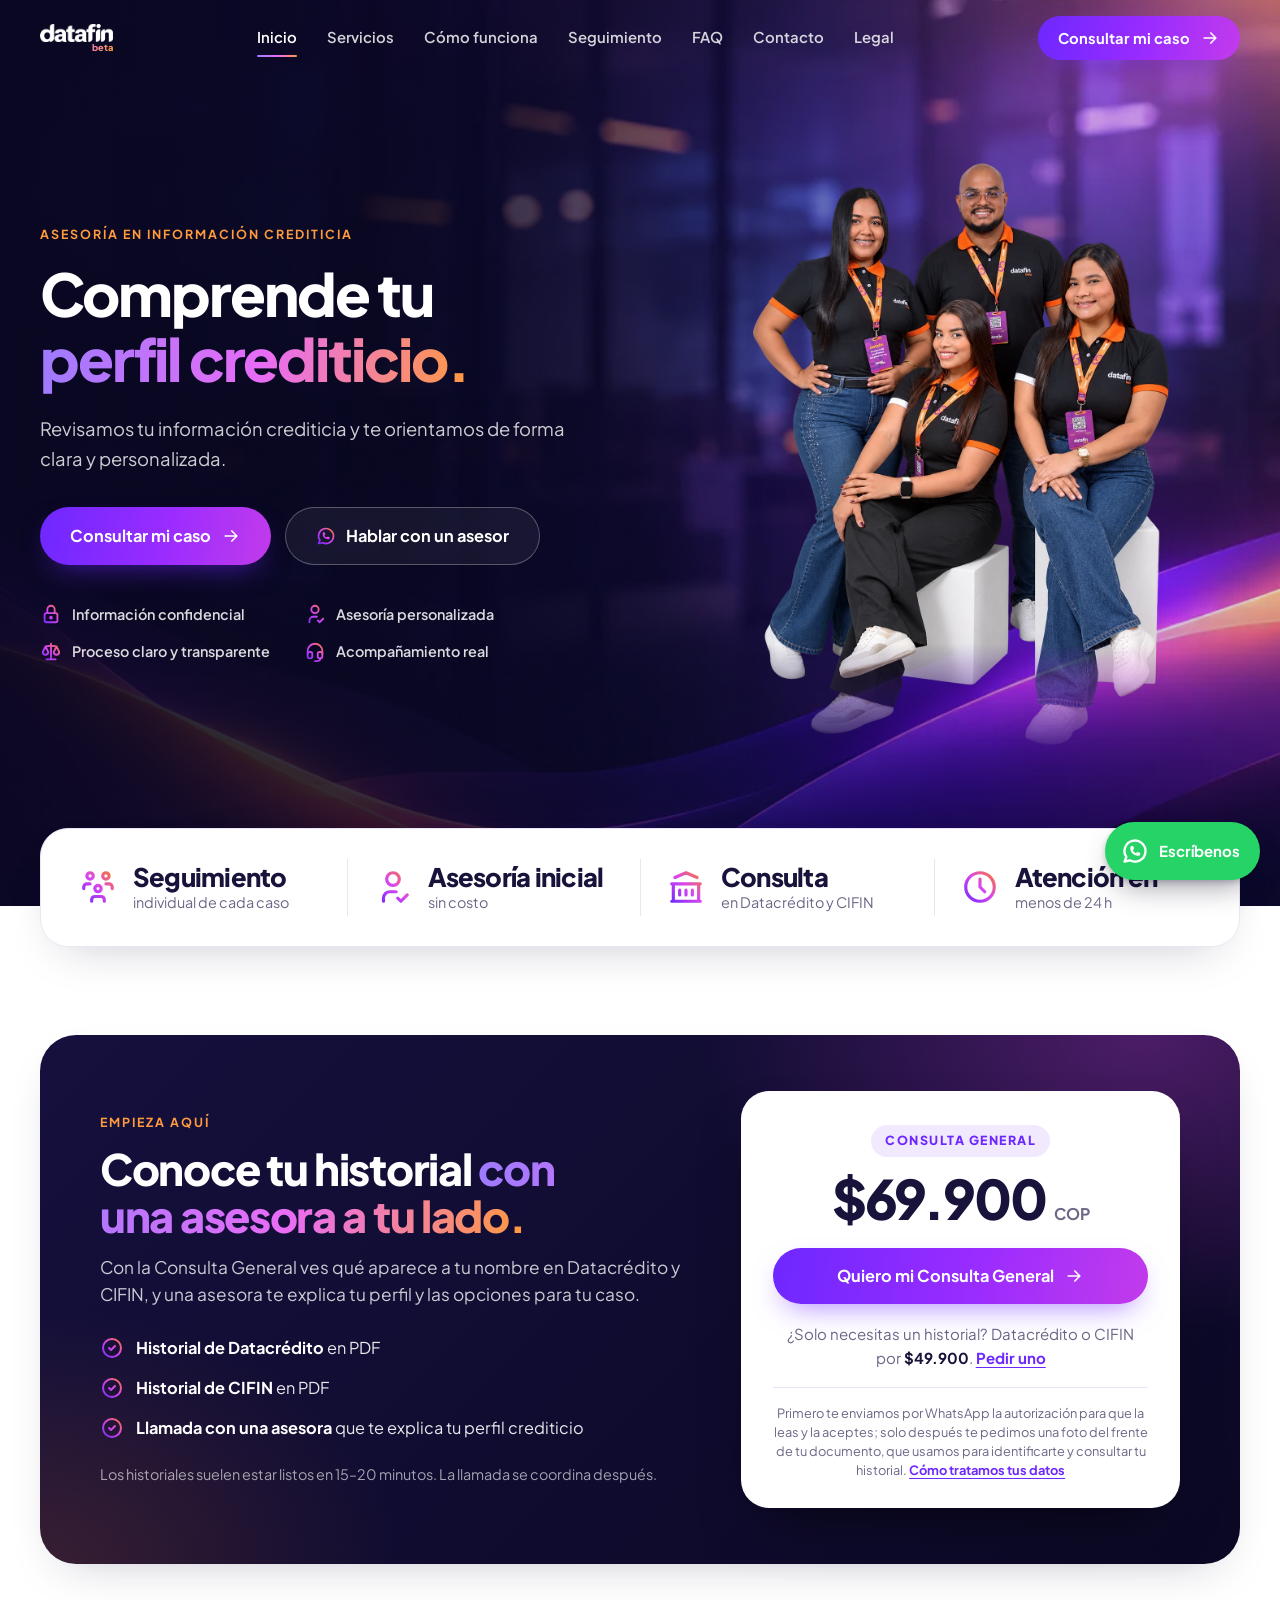
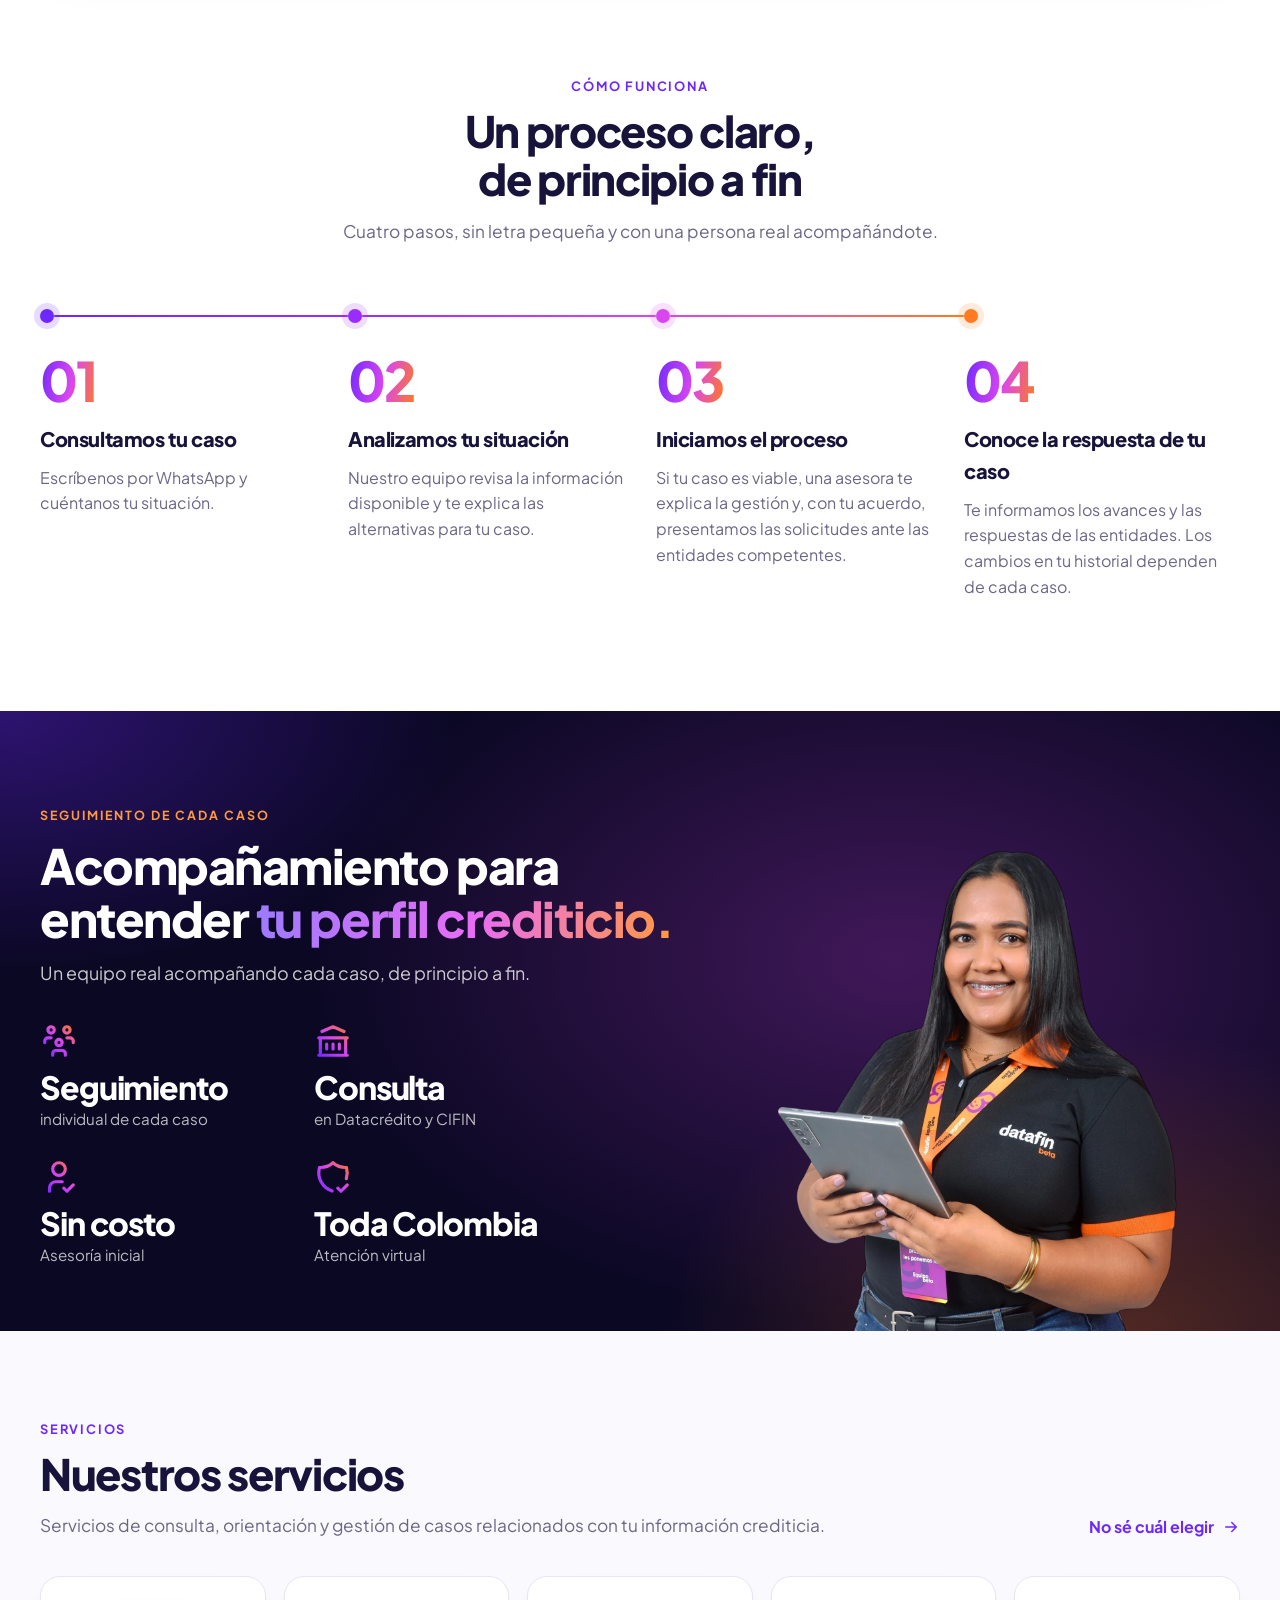
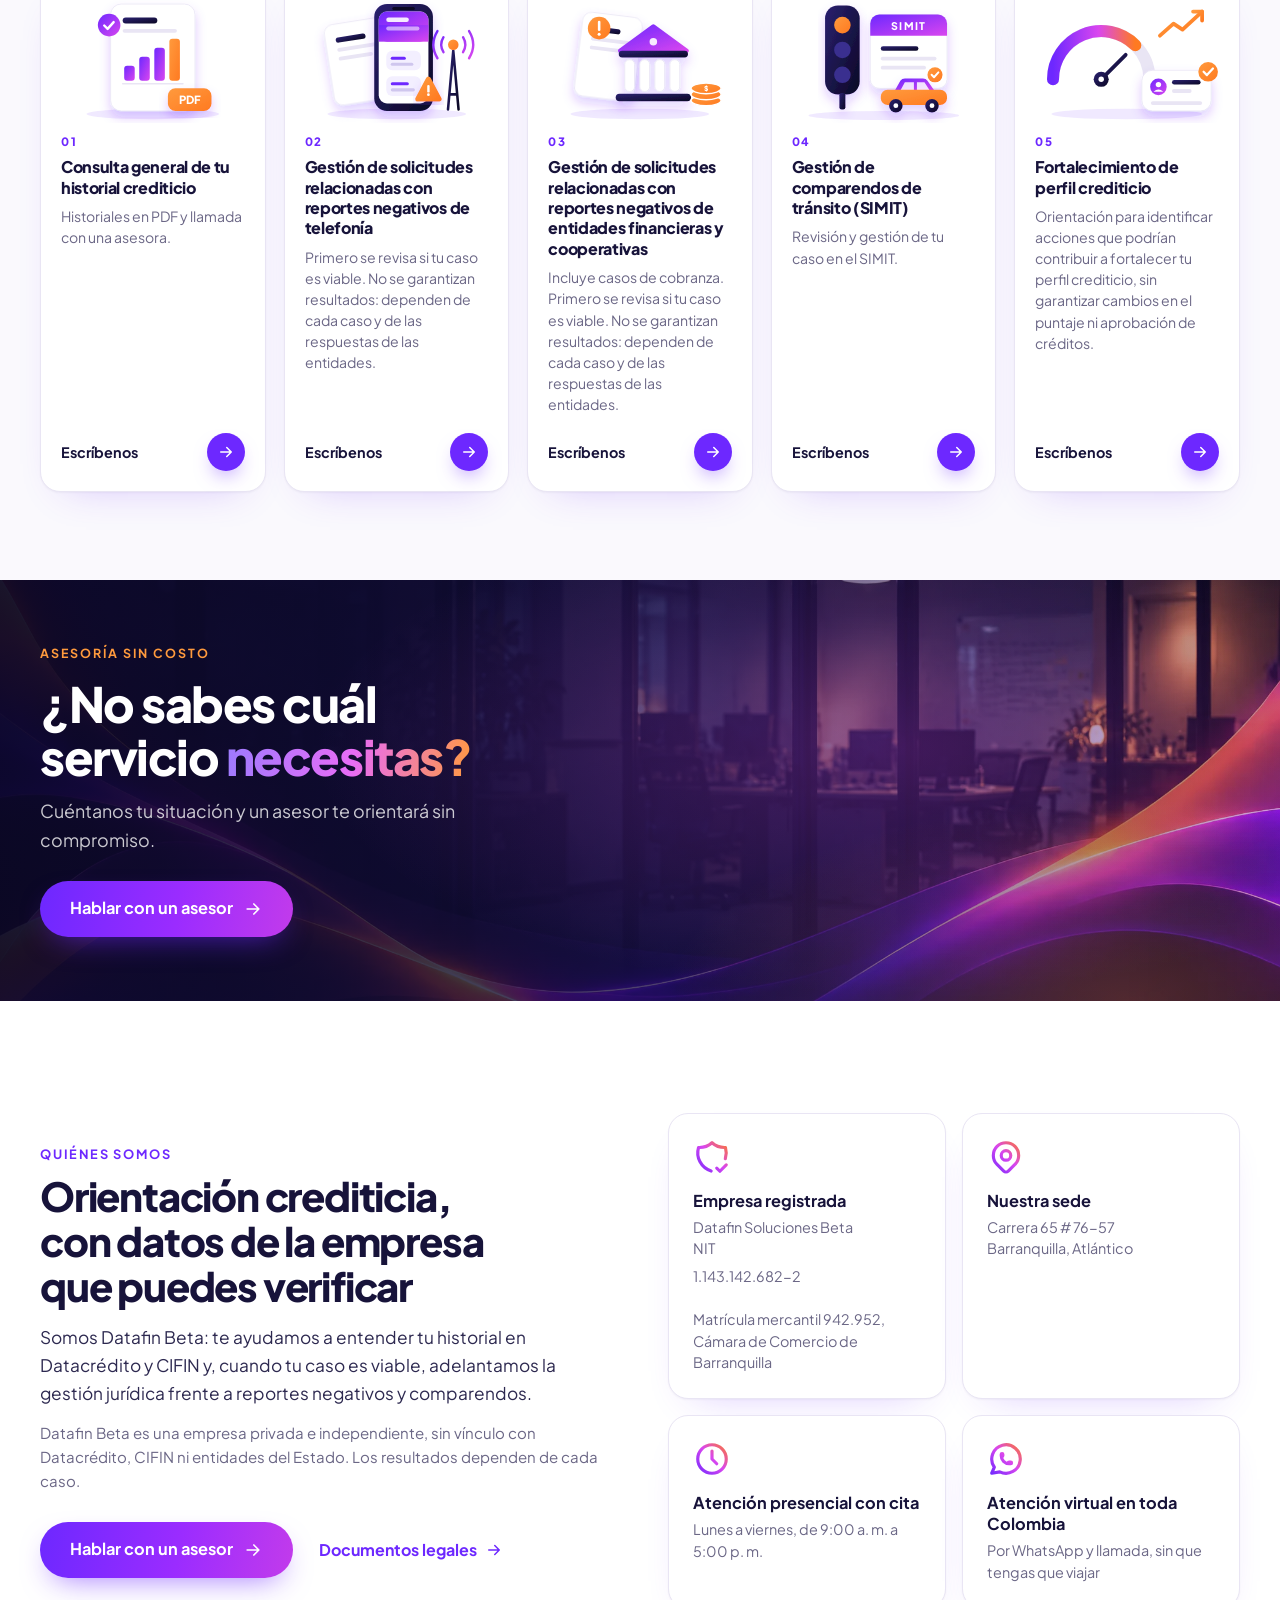
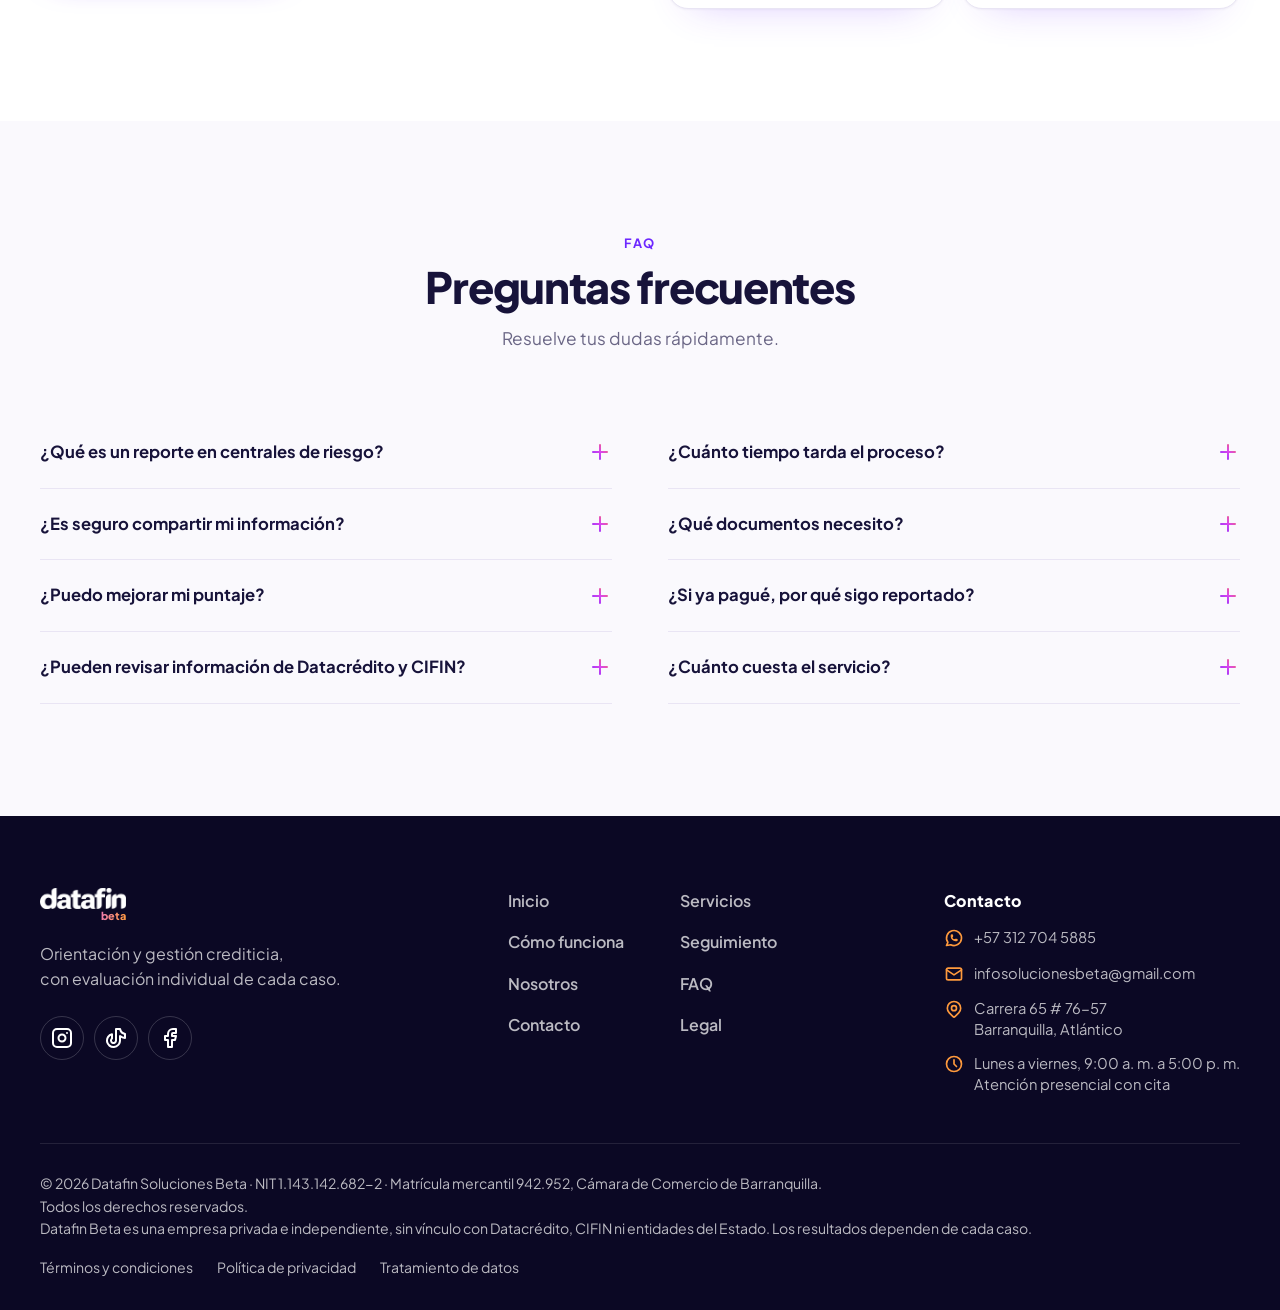
==== commit 71c431c7: "Ajusta el copy de servicios y resultados para evitar promesas de eliminación (Meta) - Títulos de ser" ====
--- a/index.html
+++ b/index.html
@@ -3,14 +3,14 @@
 <head>
   <meta charset="utf-8">
   <meta name="viewport" content="width=device-width, initial-scale=1">
-  <title>Datafin Beta — Expertos en centrales de riesgo</title>
-  <meta name="description" content="Analizamos tu situación en Datacrédito y Cifin y te orientamos con soluciones legales, claras y personalizadas. Asesoría sin costo.">
+  <title>Datafin Beta — Asesoría en información crediticia</title>
+  <meta name="description" content="Consulta tu historial crediticio y recibe orientación clara y personalizada sobre las opciones de tu caso. Asesoría inicial sin costo.">
   <meta name="theme-color" content="#0B0824">
   <link rel="icon" href="favicon.ico" sizes="any">
   <link rel="icon" type="image/png" sizes="32x32" href="favicon-32.png">
   <link rel="apple-touch-icon" href="apple-touch-icon.png">
-  <meta property="og:title" content="Datafin Beta — Recupera el control de tu vida crediticia">
-  <meta property="og:description" content="Expertos en soluciones crediticias. No es magia, es legalidad.">
+  <meta property="og:title" content="Datafin Beta — Asesoría en información crediticia">
+  <meta property="og:description" content="Consulta tu información crediticia y recibe orientación personalizada. Asesoría inicial sin costo.">
   <meta property="og:type" content="website">
   <meta property="og:site_name" content="Datafin Beta">
   <meta property="og:url" content="https://datafinbeta.com/">
@@ -95,7 +95,7 @@
       <a href="#inicio">Inicio</a>
       <a href="#servicios">Servicios</a>
       <a href="#como-funciona">Cómo funciona</a>
-      <a href="#resultados">Resultados</a>
+      <a href="#resultados">Seguimiento</a>
       <a href="#faq">FAQ</a>
       <a href="#contacto">Contacto</a>
       <a href="legal/">Legal</a>
@@ -114,9 +114,9 @@
 <section class="hero" id="inicio" data-parallax=".14" data-max="56">
   <div class="container hero__in">
     <div class="hero__copy">
-      <p class="eyebrow" data-hero="eyebrow">Expertos en centrales de riesgo</p>
-      <h1 data-hero="title"><span class="ln">Recupera el control</span> <span class="ln">de tu <span class="grad-text">vida crediticia.</span></span></h1>
-      <p class="hero__lead" data-hero="lead">Analizamos tu situación y te orientamos con soluciones legales, claras y personalizadas.</p>
+      <p class="eyebrow" data-hero="eyebrow">Asesoría en información crediticia</p>
+      <h1 data-hero="title"><span class="ln">Comprende tu</span> <span class="ln"><span class="grad-text">perfil crediticio.</span></span></h1>
+      <p class="hero__lead" data-hero="lead">Revisamos tu información crediticia y te orientamos de forma clara y personalizada.</p>
       <div class="hero__ctas" data-hero="ctas">
         <button class="btn btn--primary btn--lg" data-open-proceso type="button">Consultar mi caso <svg class="ico ico--flat" aria-hidden="true"><use href="#i-arrow"/></svg></button>
         <a class="btn btn--ghost btn--lg" href="https://wa.me/573127045885?text=Hola%2C%20quiero%20hablar%20con%20un%20asesor%20de%20Datafin%20Beta." target="_blank" rel="noopener"><svg class="ico" aria-hidden="true"><use href="#i-whatsapp"/></svg> Hablar con un asesor</a>
@@ -137,9 +137,9 @@
 <!-- =========================== MÉTRICAS =========================== -->
 <div class="container metrics-wrap reveal" data-after-hero>
   <ul class="metrics" data-stagger data-after-hero=".15">
-    <li><svg class="ico ico--lg" aria-hidden="true"><use href="#i-users"/></svg><div><strong>1.347</strong><span>Reportes negativos gestionados</span></div></li>
+    <li><svg class="ico ico--lg" aria-hidden="true"><use href="#i-users"/></svg><div><strong>Seguimiento</strong><span>individual de cada caso</span></div></li>
     <li><svg class="ico ico--lg" aria-hidden="true"><use href="#i-usercheck"/></svg><div><strong>Asesoría inicial</strong><span>sin costo</span></div></li>
-    <li><svg class="ico ico--lg" aria-hidden="true"><use href="#i-bank"/></svg><div><strong>2 centrales</strong><span>Datacrédito + Cifin</span></div></li>
+    <li><svg class="ico ico--lg" aria-hidden="true"><use href="#i-bank"/></svg><div><strong>Consulta</strong><span>en Datacrédito y CIFIN</span></div></li>
     <li><svg class="ico ico--lg" aria-hidden="true"><use href="#i-clock"/></svg><div><strong>Atención en</strong><span>menos de 24 h</span></div></li>
   </ul>
 </div>
@@ -151,7 +151,7 @@
       <div class="consulta__copy" data-head style="--d:.1s">
         <p class="eyebrow">Empieza aquí</p>
         <h2>Conoce tu historial <span class="grad-text">con una asesora a tu lado.</span></h2>
-        <p class="consulta__lead">Con la Consulta General ves qué aparece a tu nombre en Datacrédito y CIFIN, y una asesora te explica tu perfil y cuál es el mejor camino para tu caso.</p>
+        <p class="consulta__lead">Con la Consulta General ves qué aparece a tu nombre en Datacrédito y CIFIN, y una asesora te explica tu perfil y las opciones para tu caso.</p>
         <ul class="consulta__list" data-stagger style="--d:.45s">
           <li><svg class="ico" aria-hidden="true"><use href="#i-check"/></svg><span><strong>Historial de Datacrédito</strong> en PDF</span></li>
           <li><svg class="ico" aria-hidden="true"><use href="#i-check"/></svg><span><strong>Historial de CIFIN</strong> en PDF</span></li>
@@ -164,7 +164,7 @@
         <p class="consulta__price"><strong>$69.900</strong><span>COP</span></p>
         <a class="btn btn--primary btn--lg btn--block" href="https://wa.me/573127045885?text=Hola%2C%20quiero%20hacer%20la%20Consulta%20General%20de%20mi%20historial%20crediticio." target="_blank" rel="noopener" data-track="consulta_general">Quiero mi Consulta General <svg class="ico ico--flat" aria-hidden="true"><use href="#i-arrow"/></svg></a>
         <p class="consulta__alt">¿Solo necesitas un historial? Datacrédito o CIFIN por <strong>$49.900</strong>. <a href="https://wa.me/573127045885?text=Hola%2C%20quiero%20consultar%20solo%20un%20historial%20%28Datacr%C3%A9dito%20o%20CIFIN%29." target="_blank" rel="noopener" data-track="consulta_un_historial">Pedir uno</a></p>
-        <p class="consulta__req">Para empezar autorizas el tratamiento de tus datos y nos envías por WhatsApp una foto legible del frente de tu documento. <a href="legal/tratamiento-de-datos/" target="_blank" rel="noopener">Cómo tratamos tus datos</a></p>
+        <p class="consulta__req">Primero te enviamos por WhatsApp la autorización para que la leas y la aceptes; solo después te pedimos una foto del frente de tu documento, que usamos para identificarte y consultar tu historial. <a href="legal/tratamiento-de-datos/" target="_blank" rel="noopener">Cómo tratamos tus datos</a></p>
       </div>
     </div>
   </div>
@@ -193,7 +193,7 @@
         <div class="step__body">
           <span class="step__num grad-text">02</span>
           <h3>Analizamos tu situación</h3>
-          <p>Nuestros expertos revisan tu historial y te proponen la mejor estrategia.</p>
+          <p>Nuestro equipo revisa la información disponible y te explica las alternativas para tu caso.</p>
         </div>
       </li>
       <li class="step" style="--i:2;--c1:#D946EF;--c2:#FF7A21">
@@ -201,15 +201,15 @@
         <div class="step__body">
           <span class="step__num grad-text">03</span>
           <h3>Iniciamos el proceso</h3>
-          <p>Gestionamos legalmente tu caso con las centrales de riesgo.</p>
+          <p>Si tu caso es viable, una asesora te explica la gestión y, con tu acuerdo, presentamos las solicitudes ante las entidades competentes.</p>
         </div>
       </li>
       <li class="step" style="--i:3;--c1:#FF7A21;--c2:#FF7A21">
         <div class="step__rail"><i></i></div>
         <div class="step__body">
           <span class="step__num grad-text">04</span>
-          <h3>Recibe tu resultado</h3>
-          <p>Te acompañamos hasta ver los cambios en tu historial crediticio.</p>
+          <h3>Conoce la respuesta de tu caso</h3>
+          <p>Te informamos los avances y las respuestas de las entidades. Los cambios en tu historial dependen de cada caso.</p>
         </div>
       </li>
     </ol>
@@ -220,13 +220,13 @@
 <section class="results" id="resultados">
   <div class="container results__in">
     <div class="results__copy" data-head>
-      <p class="eyebrow">Resultados reales</p>
-      <h2>Más personas recuperando <span class="grad-text">oportunidades.</span></h2>
+      <p class="eyebrow">Seguimiento de cada caso</p>
+      <h2>Acompañamiento para entender <span class="grad-text">tu perfil crediticio.</span></h2>
       <p class="results__lead">Un equipo real acompañando cada caso, de principio a fin.</p>
 
       <ul class="results__stats" data-stagger style="--d:.4s">
-        <li><svg class="ico ico--lg" aria-hidden="true"><use href="#i-users"/></svg><strong>1.347</strong><span>Reportes negativos gestionados</span></li>
-        <li><svg class="ico ico--lg" aria-hidden="true"><use href="#i-bank"/></svg><strong>2 centrales</strong><span>Datacrédito + Cifin</span></li>
+        <li><svg class="ico ico--lg" aria-hidden="true"><use href="#i-users"/></svg><strong>Seguimiento</strong><span>individual de cada caso</span></li>
+        <li><svg class="ico ico--lg" aria-hidden="true"><use href="#i-bank"/></svg><strong>Consulta</strong><span>en Datacrédito y CIFIN</span></li>
         <li><svg class="ico ico--lg" aria-hidden="true"><use href="#i-usercheck"/></svg><strong>Sin costo</strong><span>Asesoría inicial</span></li>
         <li><svg class="ico ico--lg" aria-hidden="true"><use href="#i-shield"/></svg><strong>Toda Colombia</strong><span>Atención virtual</span></li>
       </ul>
@@ -244,7 +244,7 @@
       <div data-head>
         <p class="kicker">Servicios</p>
         <h2>Nuestros servicios</h2>
-        <p class="muted">Soluciones completas para cada etapa de tu vida crediticia.</p>
+        <p class="muted">Servicios de consulta, orientación y gestión de casos relacionados con tu información crediticia.</p>
       </div>
       <a class="link-arrow reveal" style="--d:.35s" href="https://wa.me/573127045885?text=Hola%2C%20no%20s%C3%A9%20qu%C3%A9%20servicio%20necesito.%20%C2%BFMe%20pueden%20orientar%3F" target="_blank" rel="noopener">No sé cuál elegir <svg class="ico ico--flat" aria-hidden="true"><use href="#i-arrow"/></svg></a>
     </header>
@@ -302,8 +302,8 @@
           </svg>
         </div>
         <span class="card__num">02</span>
-        <h3>Gestión de eliminación de reportes negativos de telefonía</h3>
-        <p>Gestión jurídica del reporte, si el caso es viable.</p>
+        <h3>Gestión de solicitudes relacionadas con reportes negativos de telefonía</h3>
+        <p>Primero se revisa si tu caso es viable. No se garantizan resultados: dependen de cada caso y de las respuestas de las entidades.</p>
         <span class="card__more">Escríbenos <i class="card__go"><svg class="ico ico--flat" aria-hidden="true"><use href="#i-arrow"/></svg></i></span>
       </a>
 
@@ -335,8 +335,8 @@
           </svg>
         </div>
         <span class="card__num">03</span>
-        <h3>Gestión de eliminación de reportes negativos con financieras y cooperativas</h3>
-        <p>Incluye casos de cobranza, si el caso es viable.</p>
+        <h3>Gestión de solicitudes relacionadas con reportes negativos de entidades financieras y cooperativas</h3>
+        <p>Incluye casos de cobranza. Primero se revisa si tu caso es viable. No se garantizan resultados: dependen de cada caso y de las respuestas de las entidades.</p>
         <span class="card__more">Escríbenos <i class="card__go"><svg class="ico ico--flat" aria-hidden="true"><use href="#i-arrow"/></svg></i></span>
       </a>
 
@@ -394,7 +394,7 @@
         </div>
         <span class="card__num">05</span>
         <h3>Fortalecimiento de perfil crediticio</h3>
-        <p>Asesoría estratégica para mejorar tu historial y acceder a mejores oportunidades financieras.</p>
+        <p>Orientación para identificar acciones que podrían contribuir a fortalecer tu perfil crediticio, sin garantizar cambios en el puntaje ni aprobación de créditos.</p>
         <span class="card__more">Escríbenos <i class="card__go"><svg class="ico ico--flat" aria-hidden="true"><use href="#i-arrow"/></svg></i></span>
       </a>
     </div>
@@ -421,7 +421,7 @@
   <div class="container about">
     <div class="about__copy" data-head>
       <p class="kicker">Quiénes somos</p>
-      <h2>Especialistas en el sistema crediticio, con datos que puedes verificar</h2>
+      <h2>Orientación crediticia, con datos de la empresa que puedes verificar</h2>
       <p class="about__lead">Somos Datafin Beta: te ayudamos a entender tu historial en Datacrédito y CIFIN y, cuando tu caso es viable, adelantamos la gestión jurídica frente a reportes negativos y comparendos.</p>
       <p class="muted about__aviso">Datafin Beta es una empresa privada e independiente, sin vínculo con Datacrédito, CIFIN ni entidades del Estado. Los resultados dependen de cada caso.</p>
       <div class="about__cta">
@@ -466,19 +466,19 @@
       </details>
       <details class="qa">
         <summary>¿Puedo mejorar mi puntaje?<svg class="ico" aria-hidden="true"><use href="#i-plus"/></svg></summary>
-        <p>En muchos casos sí, pero depende de tu historial y tus hábitos financieros. Con el servicio de Fortalecimiento de perfil crediticio te orientamos con una estrategia personalizada. Ningún resultado se garantiza.</p>
+        <p>Ciertas acciones pueden contribuir a fortalecer un perfil crediticio, pero el efecto depende de cada situación y del comportamiento financiero. Te orientamos sobre las acciones que podrías evaluar. No podemos garantizar un aumento del puntaje ni la aprobación de un crédito.</p>
       </details>
       <details class="qa">
         <summary>¿Si ya pagué, por qué sigo reportado?<svg class="ico" aria-hidden="true"><use href="#i-plus"/></svg></summary>
-        <p>Un dato negativo puede seguir visible durante un tiempo aun después de pagar, según los términos de permanencia que fija la ley. Revisamos tu caso para ver qué aplica y si existe una gestión viable.</p>
-      </details>
-      <details class="qa">
-        <summary>¿Trabajan con Datacrédito y Cifin?<svg class="ico" aria-hidden="true"><use href="#i-plus"/></svg></summary>
-        <p>Sí. Gestionamos casos con las dos centrales de riesgo y te explicamos qué aparece en cada una.</p>
+        <p>El pago de una obligación no implica necesariamente que la información negativa desaparezca de inmediato. La permanencia y las posibilidades de corrección dependen de las circunstancias y de las normas aplicables. Revisamos la información disponible para determinar si existe una gestión viable.</p>
+      </details>
+      <details class="qa">
+        <summary>¿Pueden revisar información de Datacrédito y CIFIN?<svg class="ico" aria-hidden="true"><use href="#i-plus"/></svg></summary>
+        <p>Sí. Te orientamos sobre la información crediticia disponible y, si tu caso es viable, podemos gestionar las solicitudes correspondientes ante las entidades competentes. Datafin Beta es una empresa privada e independiente; no somos representantes ni aliados oficiales de estas centrales.</p>
       </details>
       <details class="qa">
         <summary>¿Cuánto cuesta el servicio?<svg class="ico" aria-hidden="true"><use href="#i-plus"/></svg></summary>
-        <p>La asesoría inicial no tiene costo. El valor de cada servicio depende de tu caso y te lo informamos con claridad antes de empezar.</p>
+        <p>La asesoría inicial no tiene costo. La Consulta General cuesta $69.900 COP y la consulta de un solo historial (Datacrédito o CIFIN), $49.900 COP. Los demás servicios se cotizan según el alcance de la gestión. Te informamos el valor y las condiciones antes de iniciar.</p>
       </details>
     </div>
   </div>
@@ -492,7 +492,7 @@
     <div class="footer__top" data-stagger>
       <div class="footer__brand">
         <a class="logo" href="#inicio" aria-label="Datafin Beta, inicio"><img src="assets/logo/logo-oficial-blanco.png" alt="datafin" width="720" height="183"><b>beta</b></a>
-        <p>Expertos en soluciones crediticias.<br>No es magia, es legalidad.</p>
+        <p>Orientación y gestión crediticia,<br>con evaluación individual de cada caso.</p>
         <ul class="social" aria-label="Redes sociales">
           <li><a href="https://www.instagram.com/datafinbeta" target="_blank" rel="noopener" aria-label="Instagram @datafinbeta"><svg class="ico ico--flat" aria-hidden="true"><use href="#i-insta"/></svg></a></li>
           <li><a href="https://www.tiktok.com/@datafin.soluciones" target="_blank" rel="noopener" aria-label="TikTok @datafin.soluciones"><svg class="ico ico--flat" aria-hidden="true"><use href="#i-tiktok"/></svg></a></li>
@@ -504,7 +504,7 @@
         <a href="#inicio">Inicio</a>
         <a href="#servicios">Servicios</a>
         <a href="#como-funciona">Cómo funciona</a>
-        <a href="#resultados">Resultados</a>
+        <a href="#resultados">Seguimiento</a>
         <a href="#nosotros">Nosotros</a>
         <a href="#faq">FAQ</a>
         <a href="https://wa.me/573127045885?text=Hola%2C%20quiero%20contactar%20al%20equipo%20de%20Datafin%20Beta." target="_blank" rel="noopener">Contacto</a>
@@ -576,7 +576,7 @@
     <p class="muted">Ingresa tu número de proceso y tu código de seguridad para ver cómo va tu caso.</p>
     <form id="caseForm" novalidate autocomplete="off">
       <label>Número de proceso
-        <input name="proceso" type="text" autocapitalize="characters" autocomplete="off" spellcheck="false" placeholder="DF-2026-00130" maxlength="16" required>
+        <input name="proceso" type="text" autocapitalize="characters" autocomplete="off" spellcheck="false" placeholder="DF-2026-00000" maxlength="16" required>
       </label>
       <label>Código de seguridad
         <span class="field-code">
@@ -586,6 +586,7 @@
       </label>
       <p class="modal__help">Te enviamos tu número de proceso y tu código por WhatsApp cuando iniciamos tu gestión.</p>
       <p class="form-error" id="caseError" role="alert" hidden></p>
+      <p class="modal__wait" id="caseWait" role="status" hidden>Consultando… puede tardar unos segundos.</p>
       <button class="btn btn--primary btn--lg btn--block" id="caseSubmit" type="submit"><span>Consultar mi caso</span> <svg class="ico ico--flat" aria-hidden="true"><use href="#i-arrow"/></svg></button>
     </form>
     <p class="modal__foot">¿Aún no tienes un proceso o no encuentras tu código? <a href="https://wa.me/573127045885?text=Hola%2C%20necesito%20ayuda%20para%20consultar%20mi%20proceso." target="_blank" rel="noopener">Escríbenos por WhatsApp</a>.</p>
@@ -600,7 +601,7 @@
   window.DATAFIN_TRACKING = { meta: '', tiktok: '', ga4: '' };
   /* Consulta de proceso: URL del servicio (Google Apps Script) que responde con el estado del proceso (ver backend/README.md).
      No cambiarla sin avisar a quien administra la hoja. Vacío = la consulta muestra "en preparación" y solo funciona con el ejemplo. */
-  window.DATAFIN_PROCESO_API = '';
+  window.DATAFIN_PROCESO_API = 'https://script.google.com/macros/s/AKfycbzhYu4X4HPY7tSy6Bfo5ZWJESfD5po2ajgLDg5I0cLS1vGSTLRr2ZFI1x9-vM1FNbYp/exec';
 </script>
 <script src="tracking.js"></script>
 <script src="main.js"></script>
--- a/motion.css
+++ b/motion.css
@@ -209,6 +209,9 @@
   .modal:not([open])::backdrop { background: rgba(11, 8, 36, 0); backdrop-filter: blur(0); }
 }
 
+.modal__wait { margin: 0; font-size: .86rem; font-weight: 600; color: var(--muted); }
+.modal__wait:not([hidden]) { animation: mRiseSm .5s var(--m-ease) backwards; }
+
 /* ---------- Pie de página: enlaces ---------- */
 .footer__nav a, .footer__contact a { background: linear-gradient(currentColor, currentColor) left bottom / 0 1px no-repeat; transition: background-size .4s var(--m-ease), color .2s; padding-bottom: 2px; }
 .footer__nav a:hover, .footer__contact a:hover { background-size: 100% 1px; }
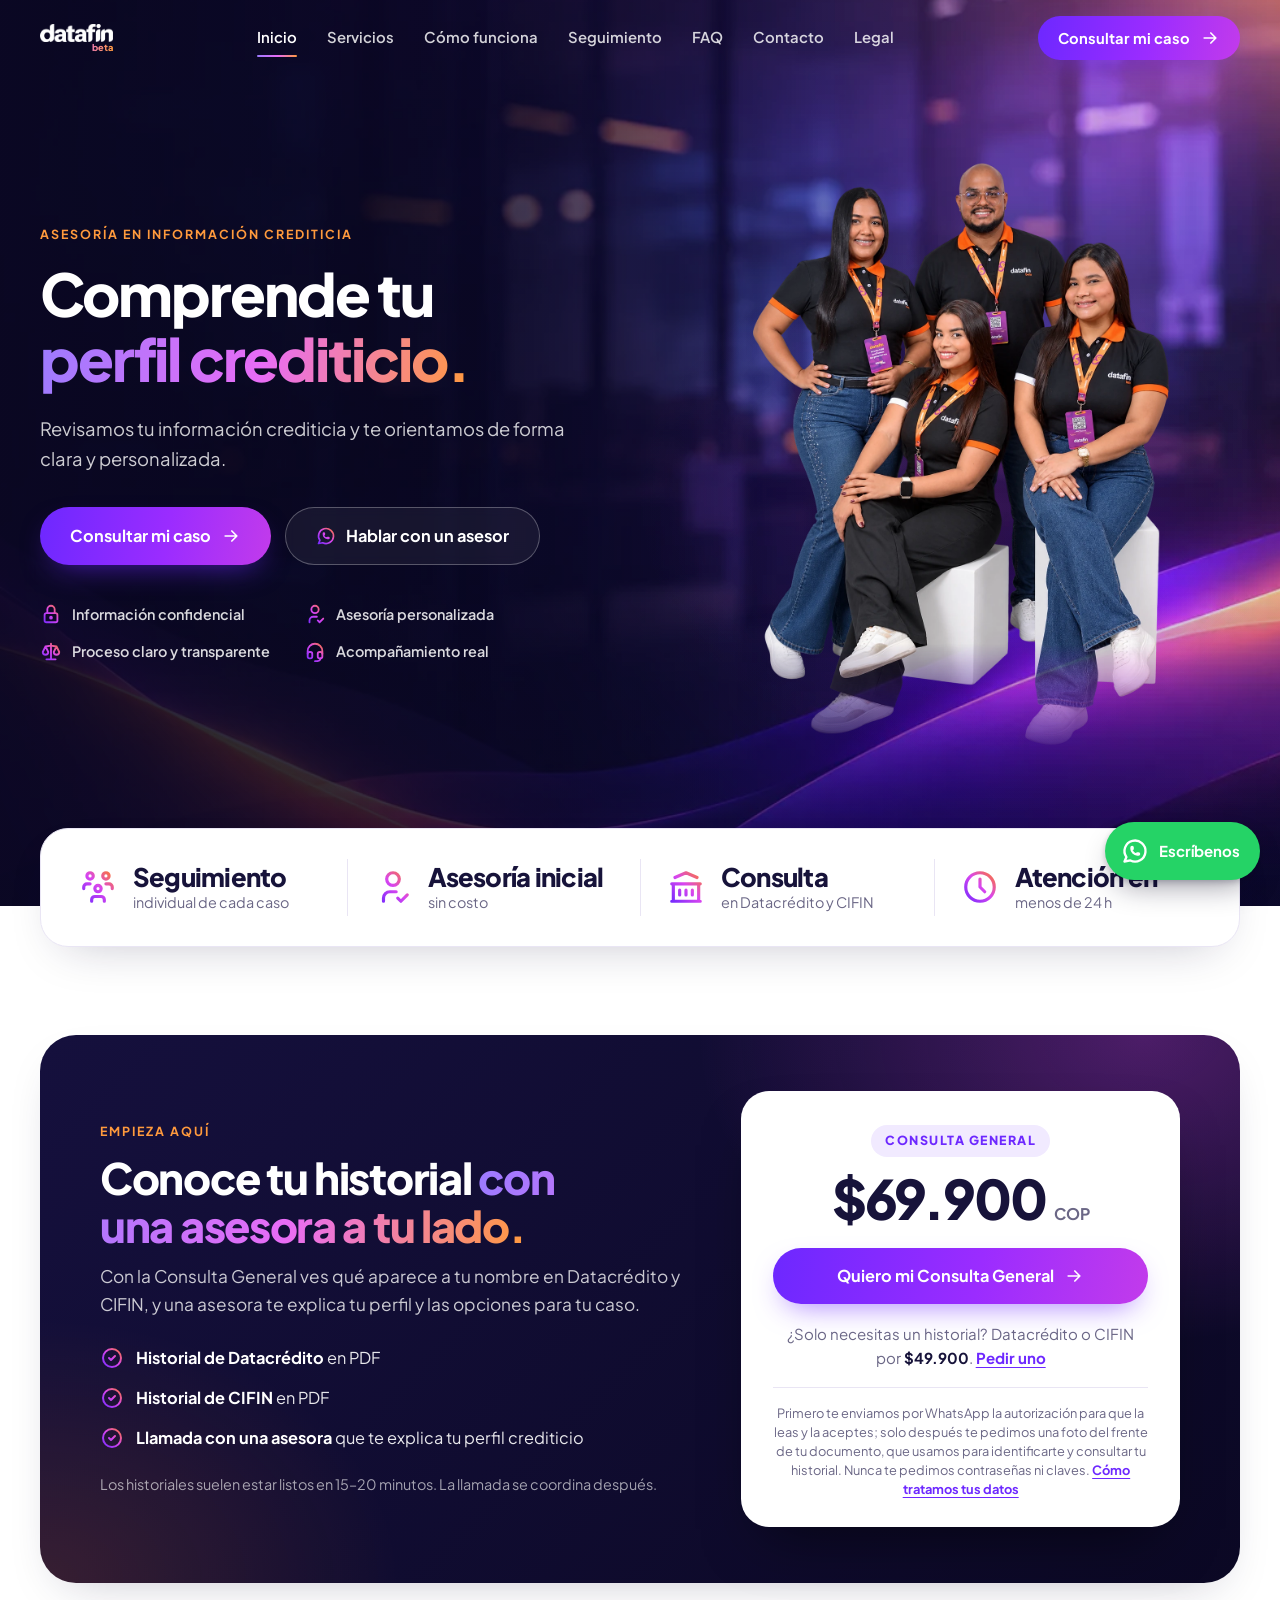
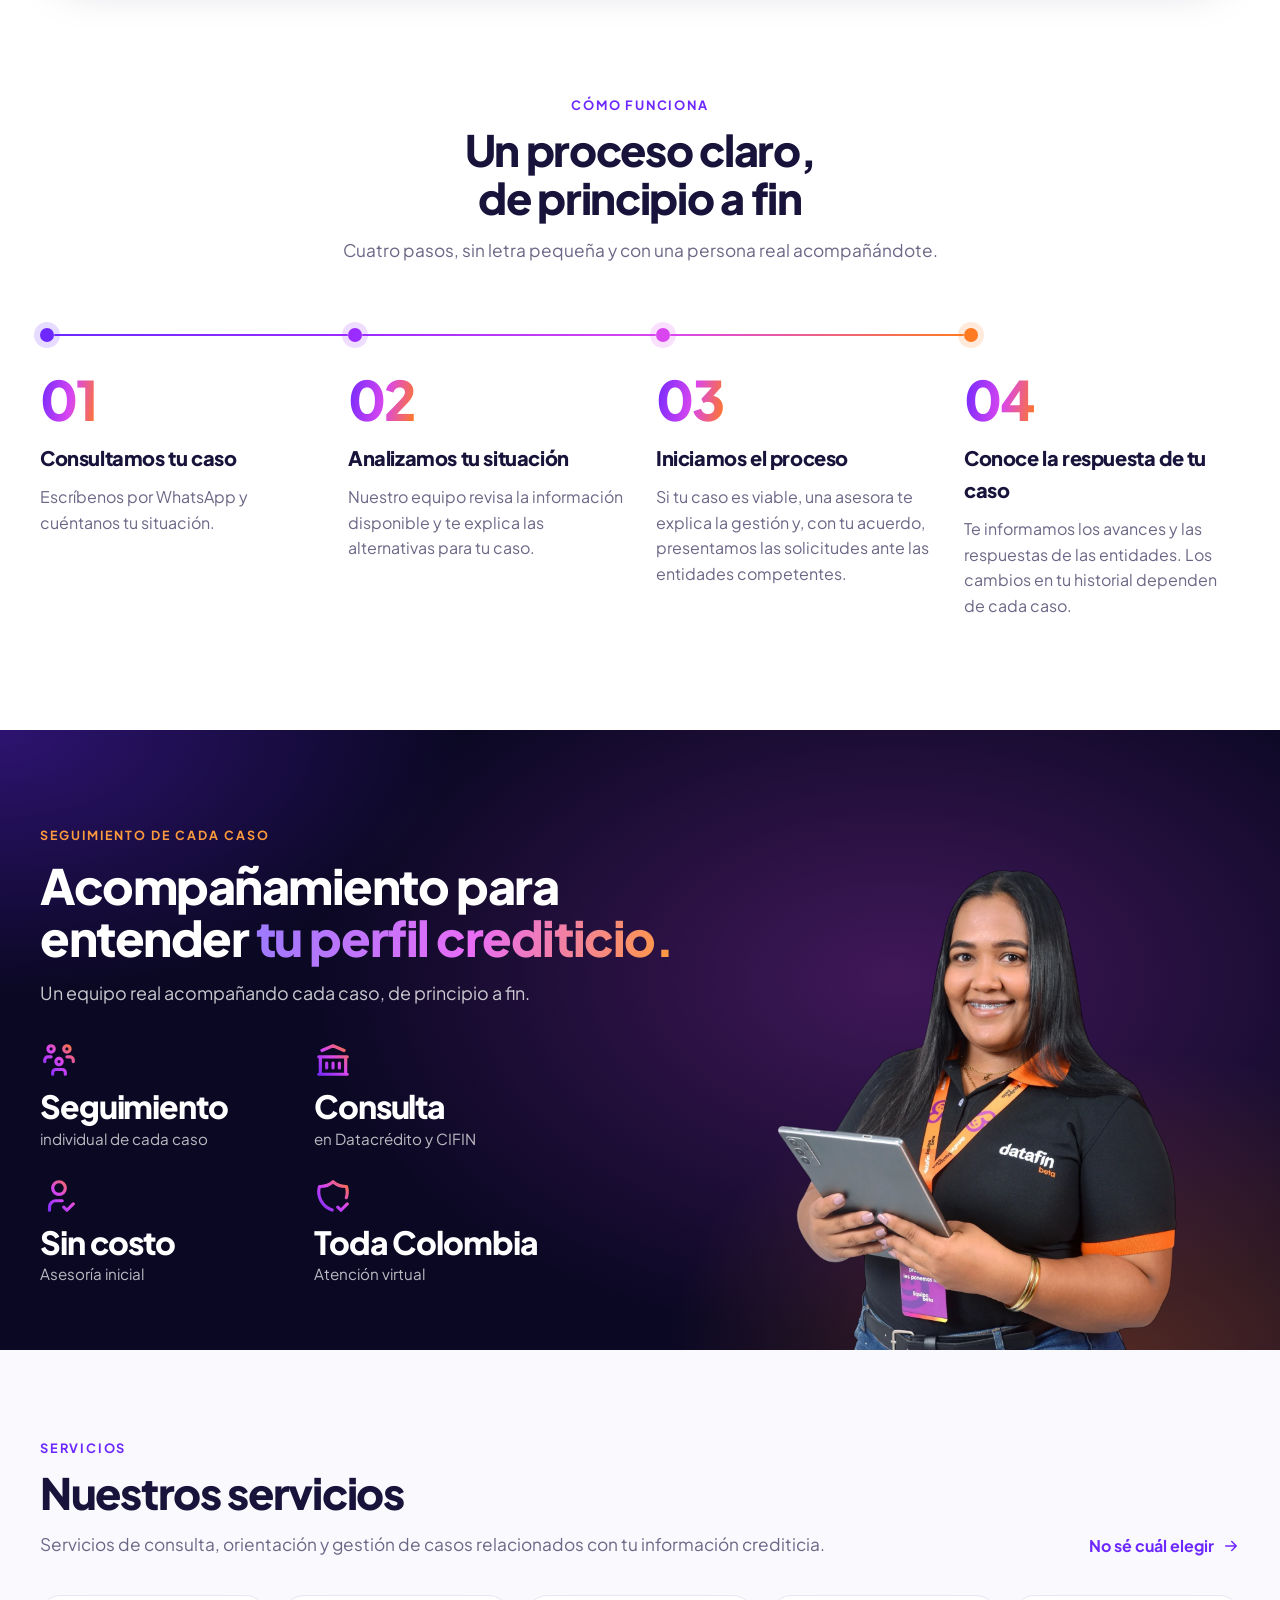
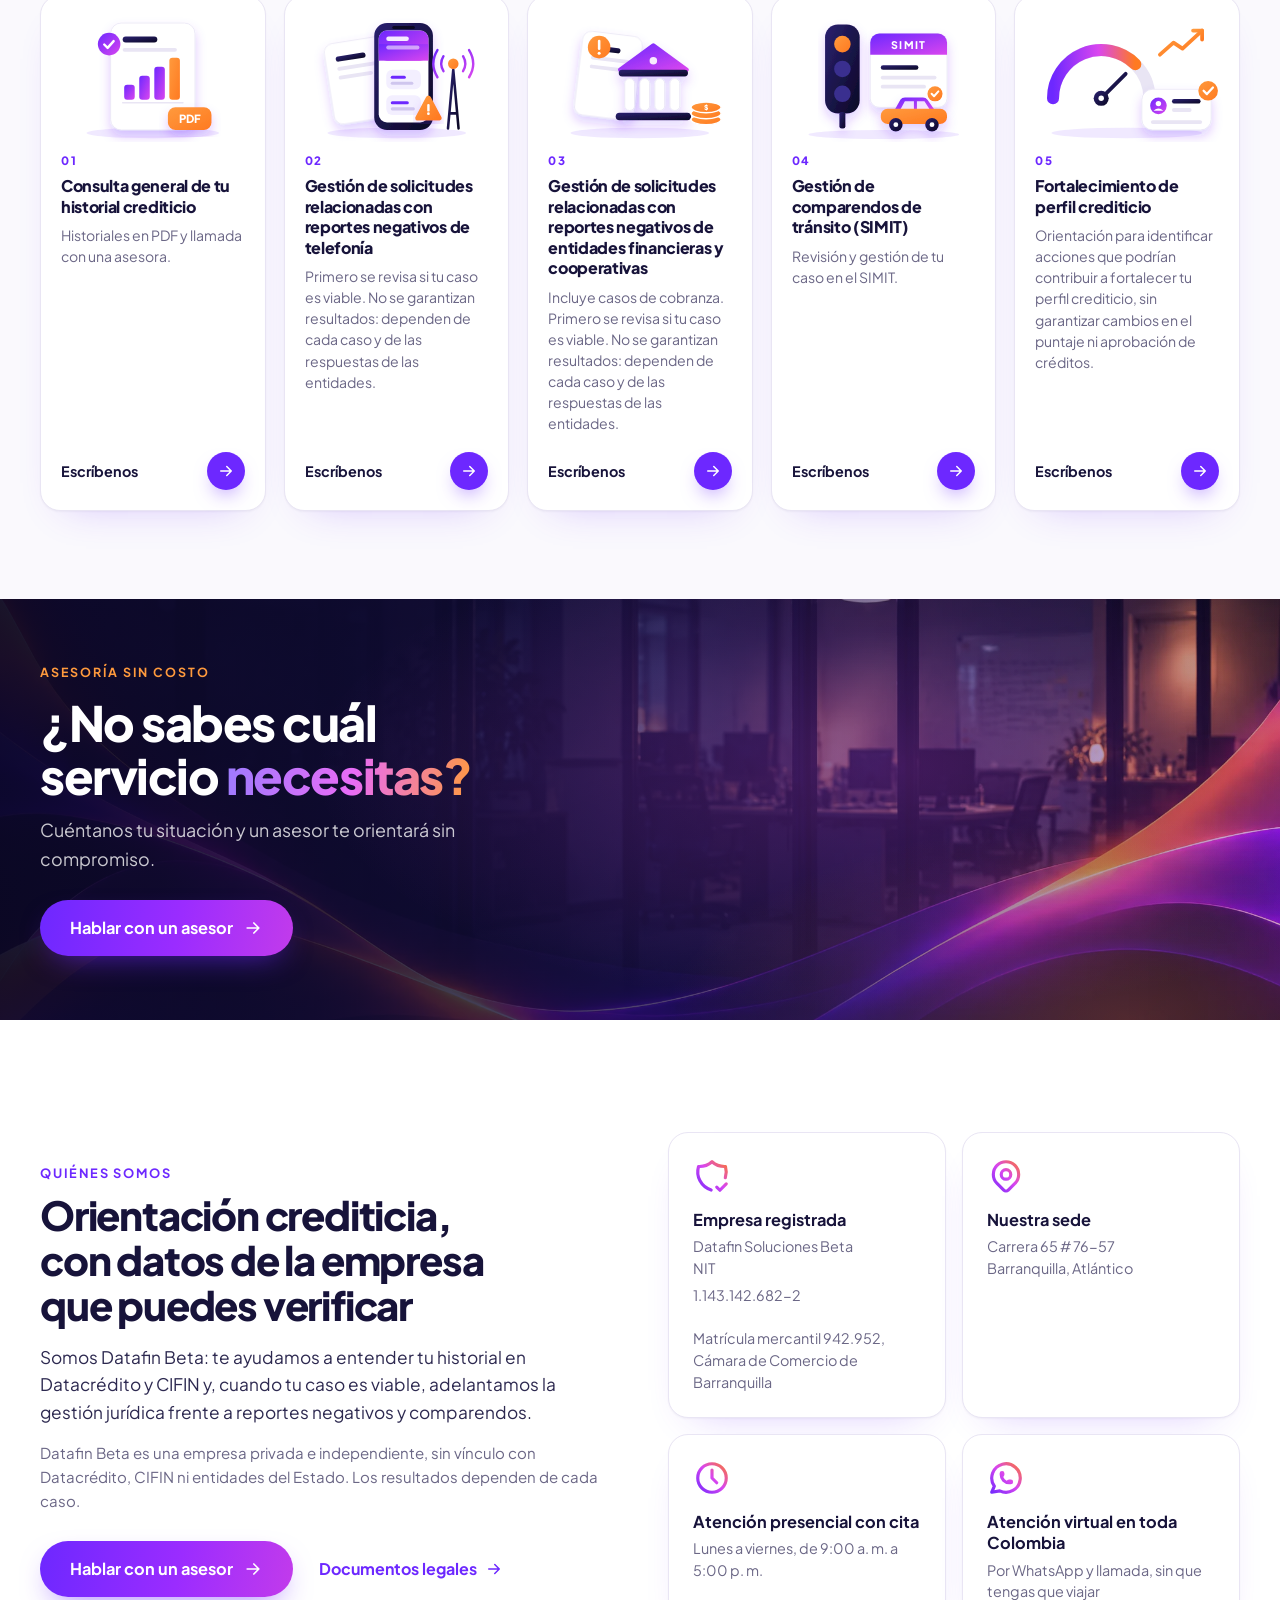
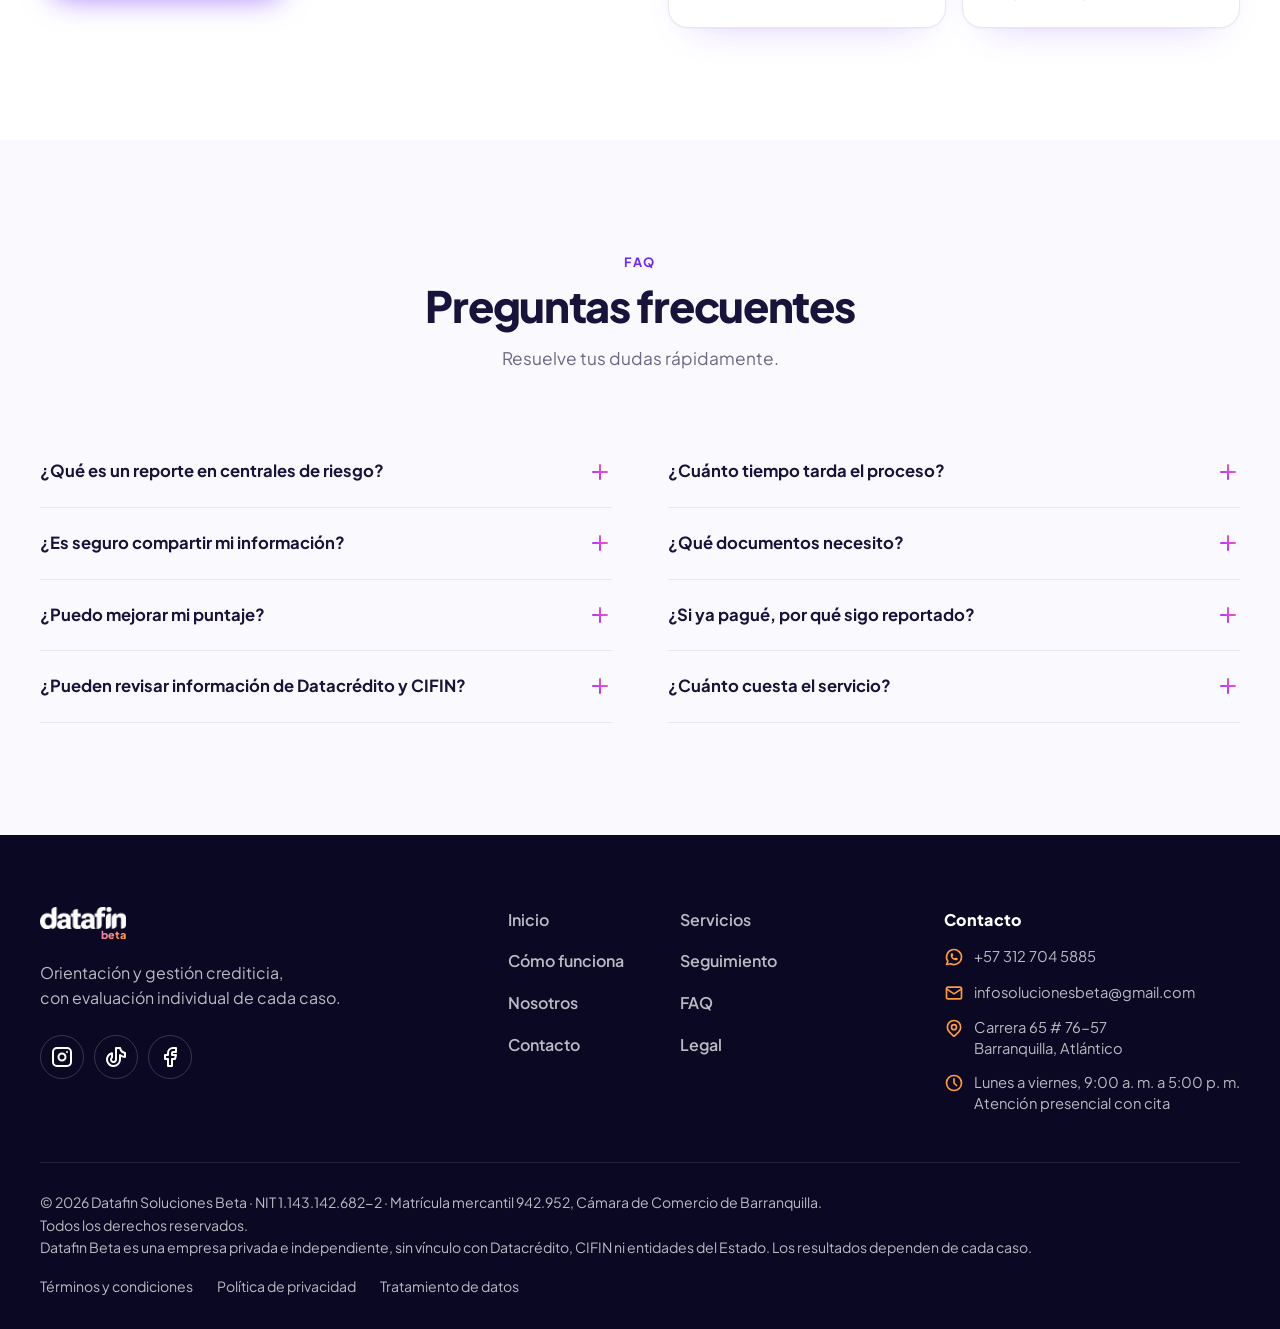
==== commit 52a861b9: "Términos más claros y garantía de no pedir contraseñas - Términos: centrales (Datacrédito o CIFIN) s" ====
--- a/index.html
+++ b/index.html
@@ -164,7 +164,7 @@
         <p class="consulta__price"><strong>$69.900</strong><span>COP</span></p>
         <a class="btn btn--primary btn--lg btn--block" href="https://wa.me/573127045885?text=Hola%2C%20quiero%20hacer%20la%20Consulta%20General%20de%20mi%20historial%20crediticio." target="_blank" rel="noopener" data-track="consulta_general">Quiero mi Consulta General <svg class="ico ico--flat" aria-hidden="true"><use href="#i-arrow"/></svg></a>
         <p class="consulta__alt">¿Solo necesitas un historial? Datacrédito o CIFIN por <strong>$49.900</strong>. <a href="https://wa.me/573127045885?text=Hola%2C%20quiero%20consultar%20solo%20un%20historial%20%28Datacr%C3%A9dito%20o%20CIFIN%29." target="_blank" rel="noopener" data-track="consulta_un_historial">Pedir uno</a></p>
-        <p class="consulta__req">Primero te enviamos por WhatsApp la autorización para que la leas y la aceptes; solo después te pedimos una foto del frente de tu documento, que usamos para identificarte y consultar tu historial. <a href="legal/tratamiento-de-datos/" target="_blank" rel="noopener">Cómo tratamos tus datos</a></p>
+        <p class="consulta__req">Primero te enviamos por WhatsApp la autorización para que la leas y la aceptes; solo después te pedimos una foto del frente de tu documento, que usamos para identificarte y consultar tu historial. Nunca te pedimos contraseñas ni claves. <a href="legal/tratamiento-de-datos/" target="_blank" rel="noopener">Cómo tratamos tus datos</a></p>
       </div>
     </div>
   </div>
@@ -458,7 +458,7 @@
       </details>
       <details class="qa">
         <summary>¿Es seguro compartir mi información?<svg class="ico" aria-hidden="true"><use href="#i-plus"/></svg></summary>
-        <p>Sí. Tu información es confidencial, se usa únicamente para analizar y gestionar tu caso y se trata conforme a nuestra <a href="legal/tratamiento-de-datos/">Política de tratamiento de datos</a> y a la normativa colombiana de protección de datos personales.</p>
+        <p>Sí. Nunca te pedimos contraseñas ni claves de tu banco, de las centrales de riesgo o de tu correo. Tu información es confidencial, se usa únicamente para analizar y gestionar tu caso y se trata conforme a nuestra <a href="legal/tratamiento-de-datos/">Política de tratamiento de datos</a> y a la normativa colombiana de protección de datos personales.</p>
       </details>
       <details class="qa">
         <summary>¿Qué documentos necesito?<svg class="ico" aria-hidden="true"><use href="#i-plus"/></svg></summary>
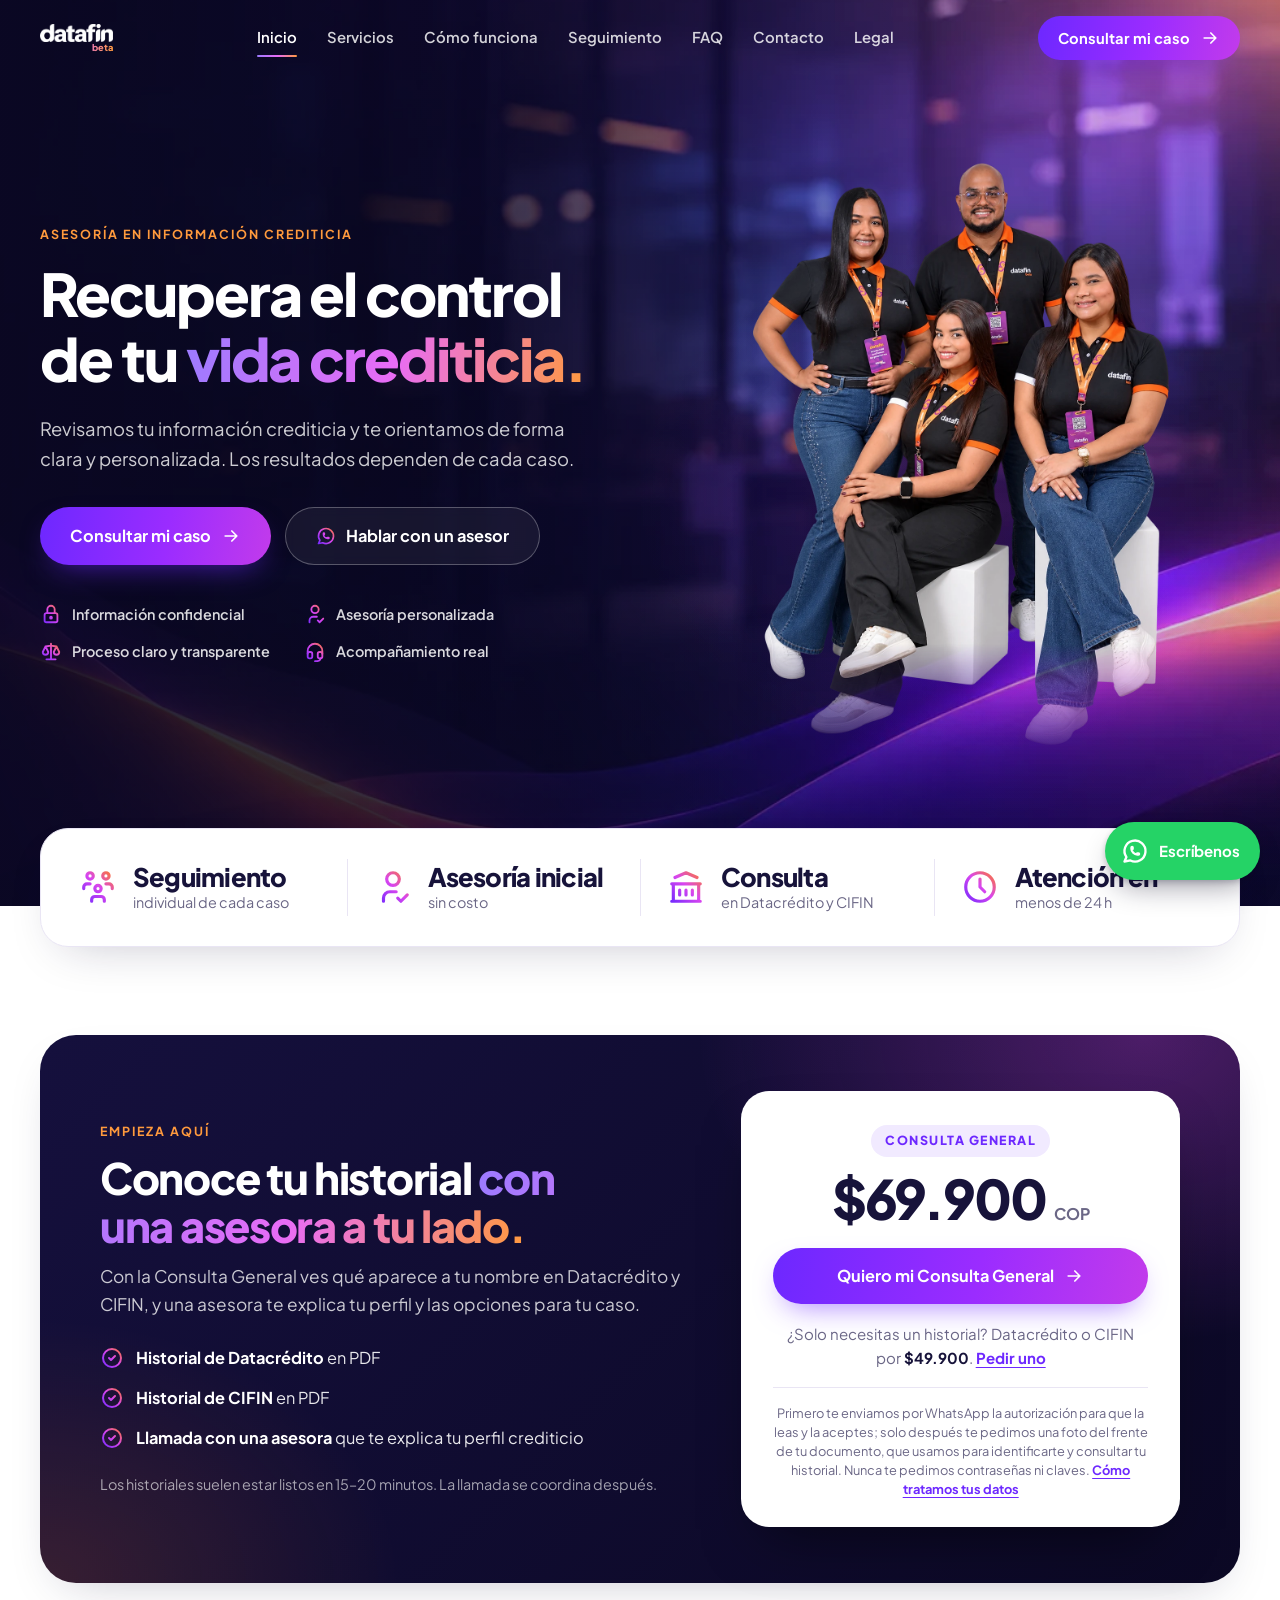
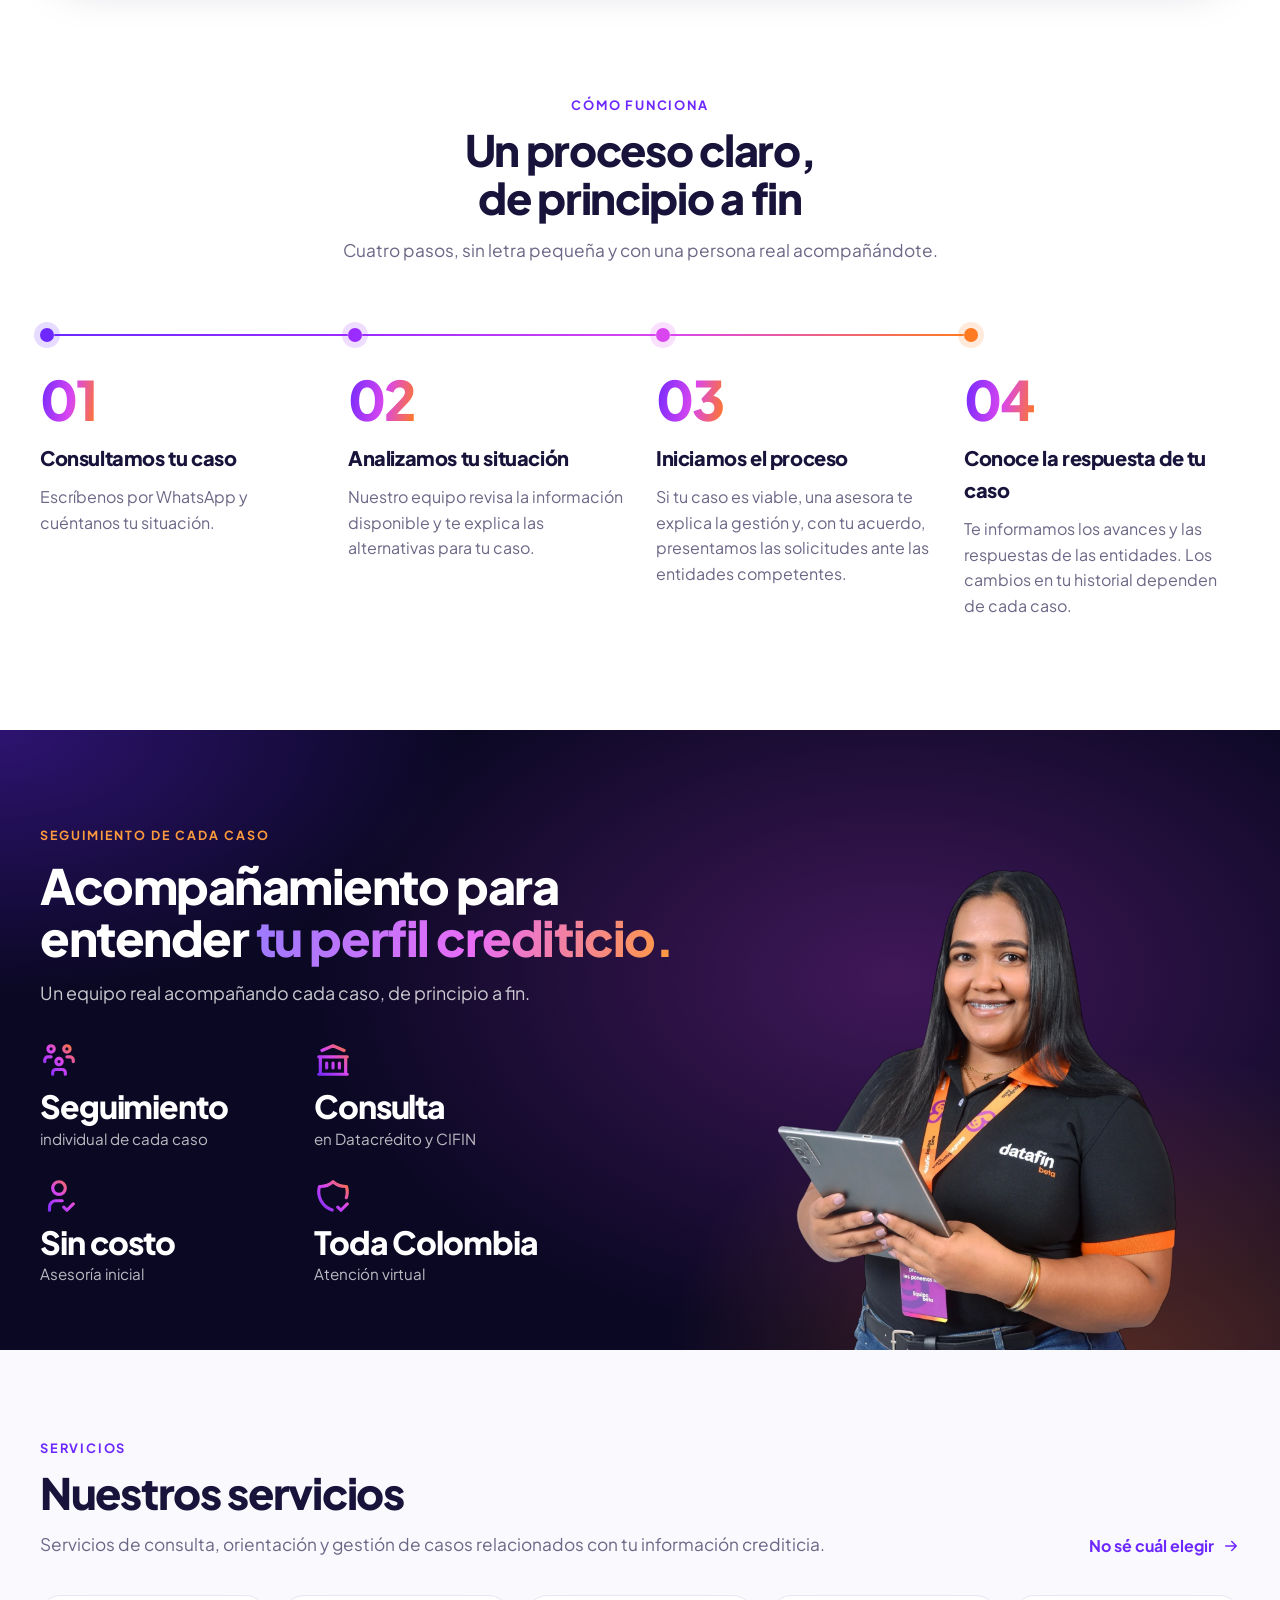
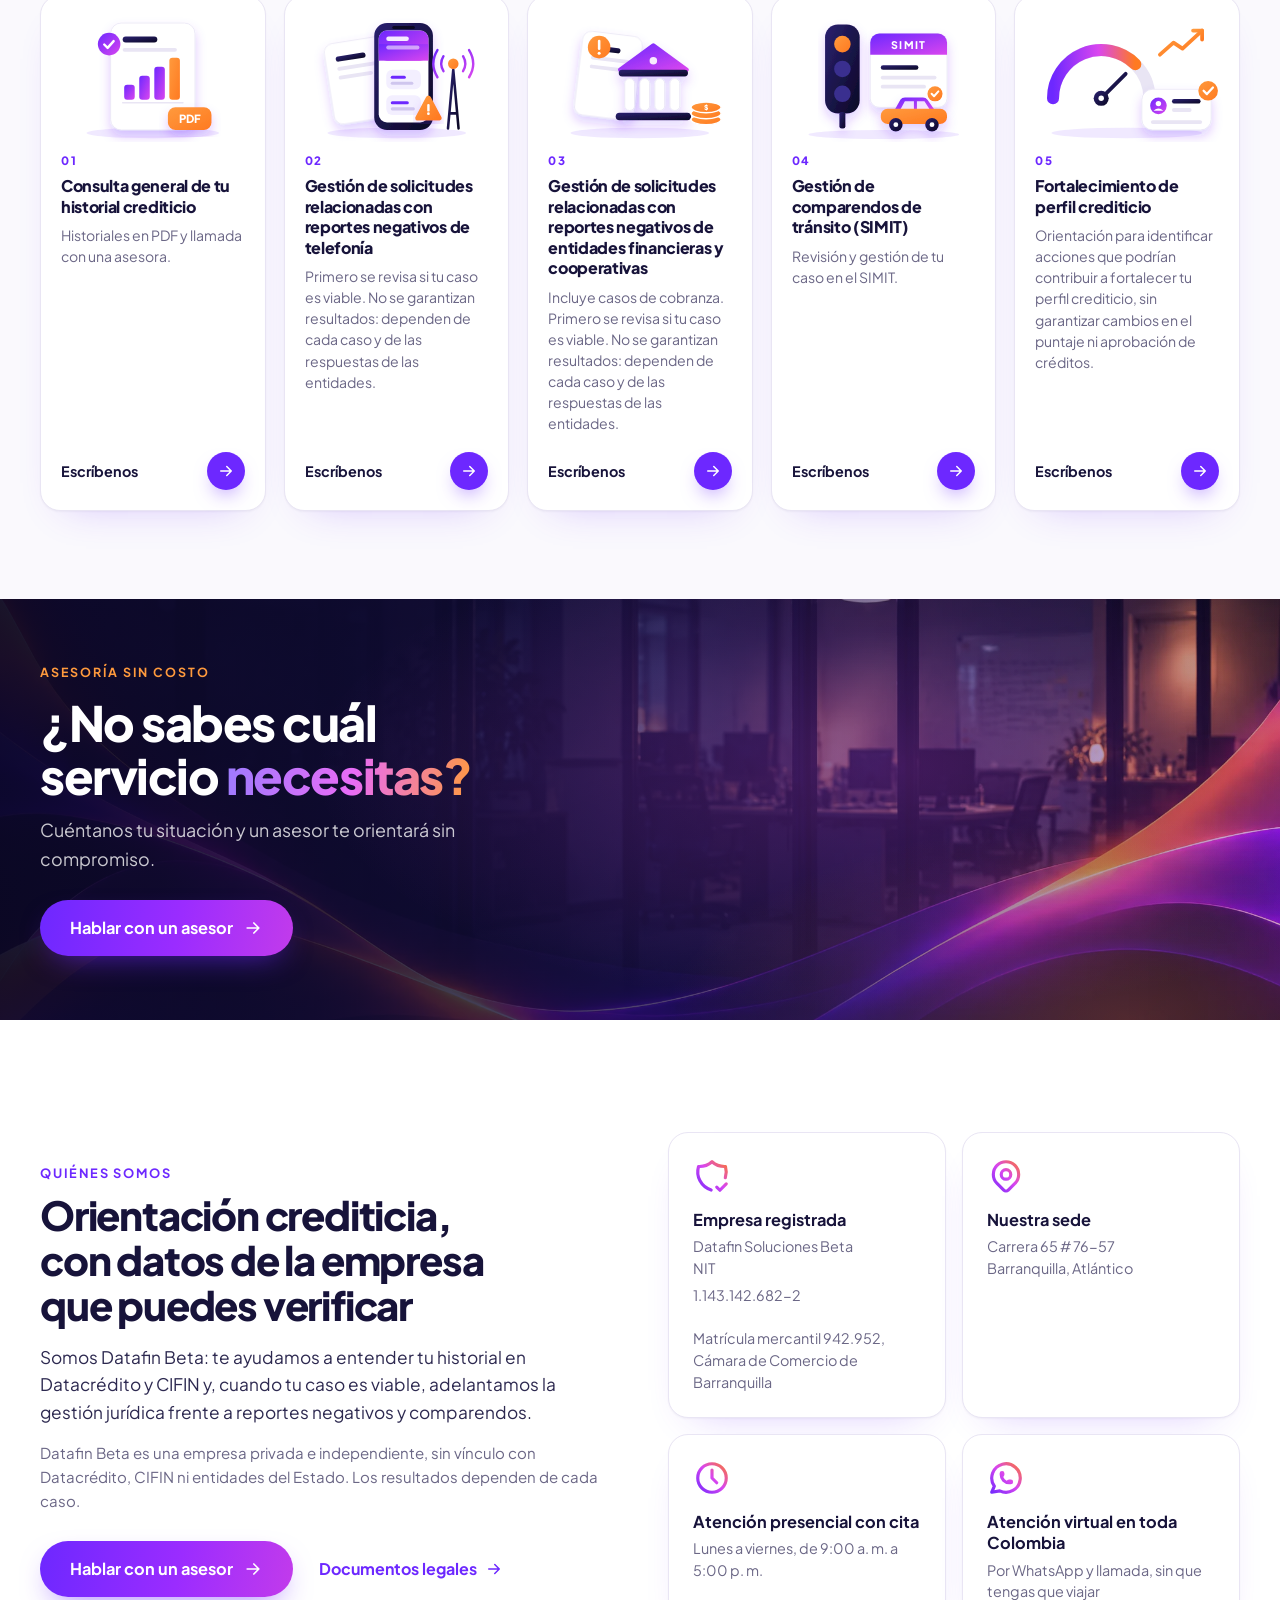
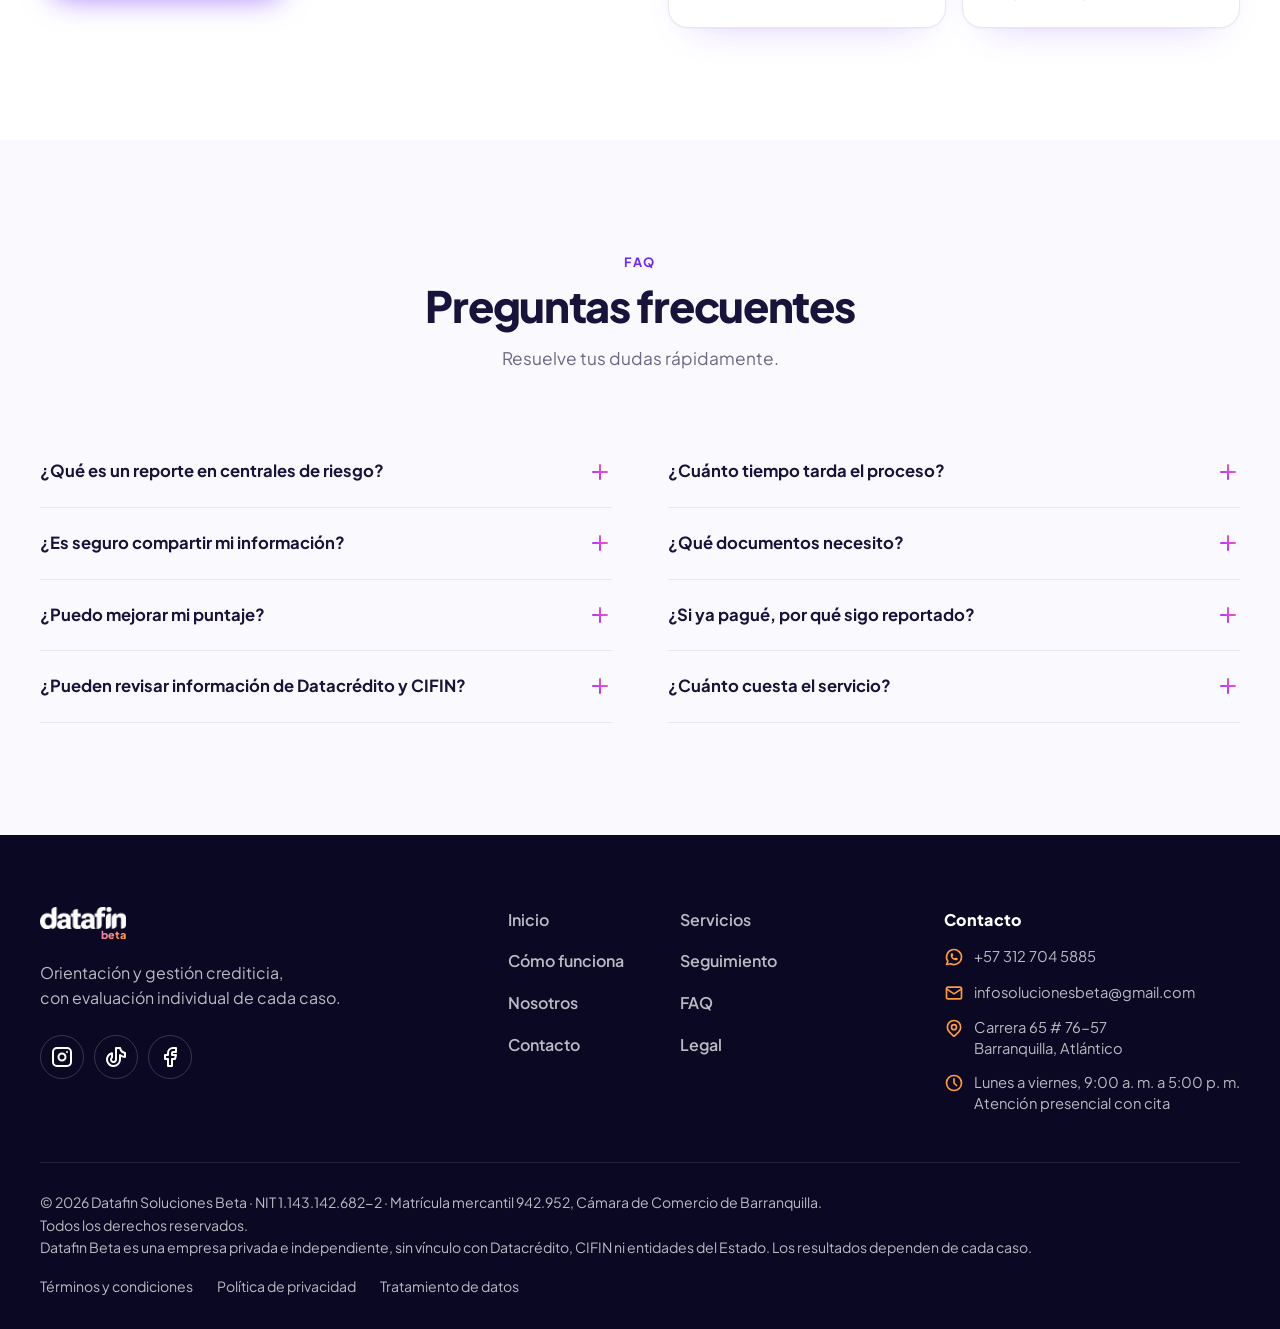
==== commit a7c9b51f: "Restaura el titular «Recupera el control de tu vida crediticia» con aviso de que los resultados depe" ====
--- a/index.html
+++ b/index.html
@@ -115,8 +115,8 @@
   <div class="container hero__in">
     <div class="hero__copy">
       <p class="eyebrow" data-hero="eyebrow">Asesoría en información crediticia</p>
-      <h1 data-hero="title"><span class="ln">Comprende tu</span> <span class="ln"><span class="grad-text">perfil crediticio.</span></span></h1>
-      <p class="hero__lead" data-hero="lead">Revisamos tu información crediticia y te orientamos de forma clara y personalizada.</p>
+      <h1 data-hero="title"><span class="ln">Recupera el control</span> <span class="ln">de tu <span class="grad-text">vida crediticia.</span></span></h1>
+      <p class="hero__lead" data-hero="lead">Revisamos tu información crediticia y te orientamos de forma clara y personalizada. Los resultados dependen de cada caso.</p>
       <div class="hero__ctas" data-hero="ctas">
         <button class="btn btn--primary btn--lg" data-open-proceso type="button">Consultar mi caso <svg class="ico ico--flat" aria-hidden="true"><use href="#i-arrow"/></svg></button>
         <a class="btn btn--ghost btn--lg" href="https://wa.me/573127045885?text=Hola%2C%20quiero%20hablar%20con%20un%20asesor%20de%20Datafin%20Beta." target="_blank" rel="noopener"><svg class="ico" aria-hidden="true"><use href="#i-whatsapp"/></svg> Hablar con un asesor</a>
@@ -496,8 +496,7 @@
         <ul class="social" aria-label="Redes sociales">
           <li><a href="https://www.instagram.com/datafinbeta" target="_blank" rel="noopener" aria-label="Instagram @datafinbeta"><svg class="ico ico--flat" aria-hidden="true"><use href="#i-insta"/></svg></a></li>
           <li><a href="https://www.tiktok.com/@datafin.soluciones" target="_blank" rel="noopener" aria-label="TikTok @datafin.soluciones"><svg class="ico ico--flat" aria-hidden="true"><use href="#i-tiktok"/></svg></a></li>
-          <!-- Facebook: reemplazar por la URL directa de la página cuando esté disponible -->
-          <li><a href="https://www.facebook.com/search/top?q=Soluciones%20beta%20datafin" target="_blank" rel="noopener" aria-label="Facebook Soluciones beta datafin"><svg class="ico ico--flat" aria-hidden="true"><use href="#i-facebook"/></svg></a></li>
+          <li><a href="https://www.facebook.com/p/Soluciones-beta-datafin-100094319705260/" target="_blank" rel="noopener" aria-label="Facebook Soluciones beta datafin"><svg class="ico ico--flat" aria-hidden="true"><use href="#i-facebook"/></svg></a></li>
         </ul>
       </div>
       <nav class="footer__nav" aria-label="Pie de página">
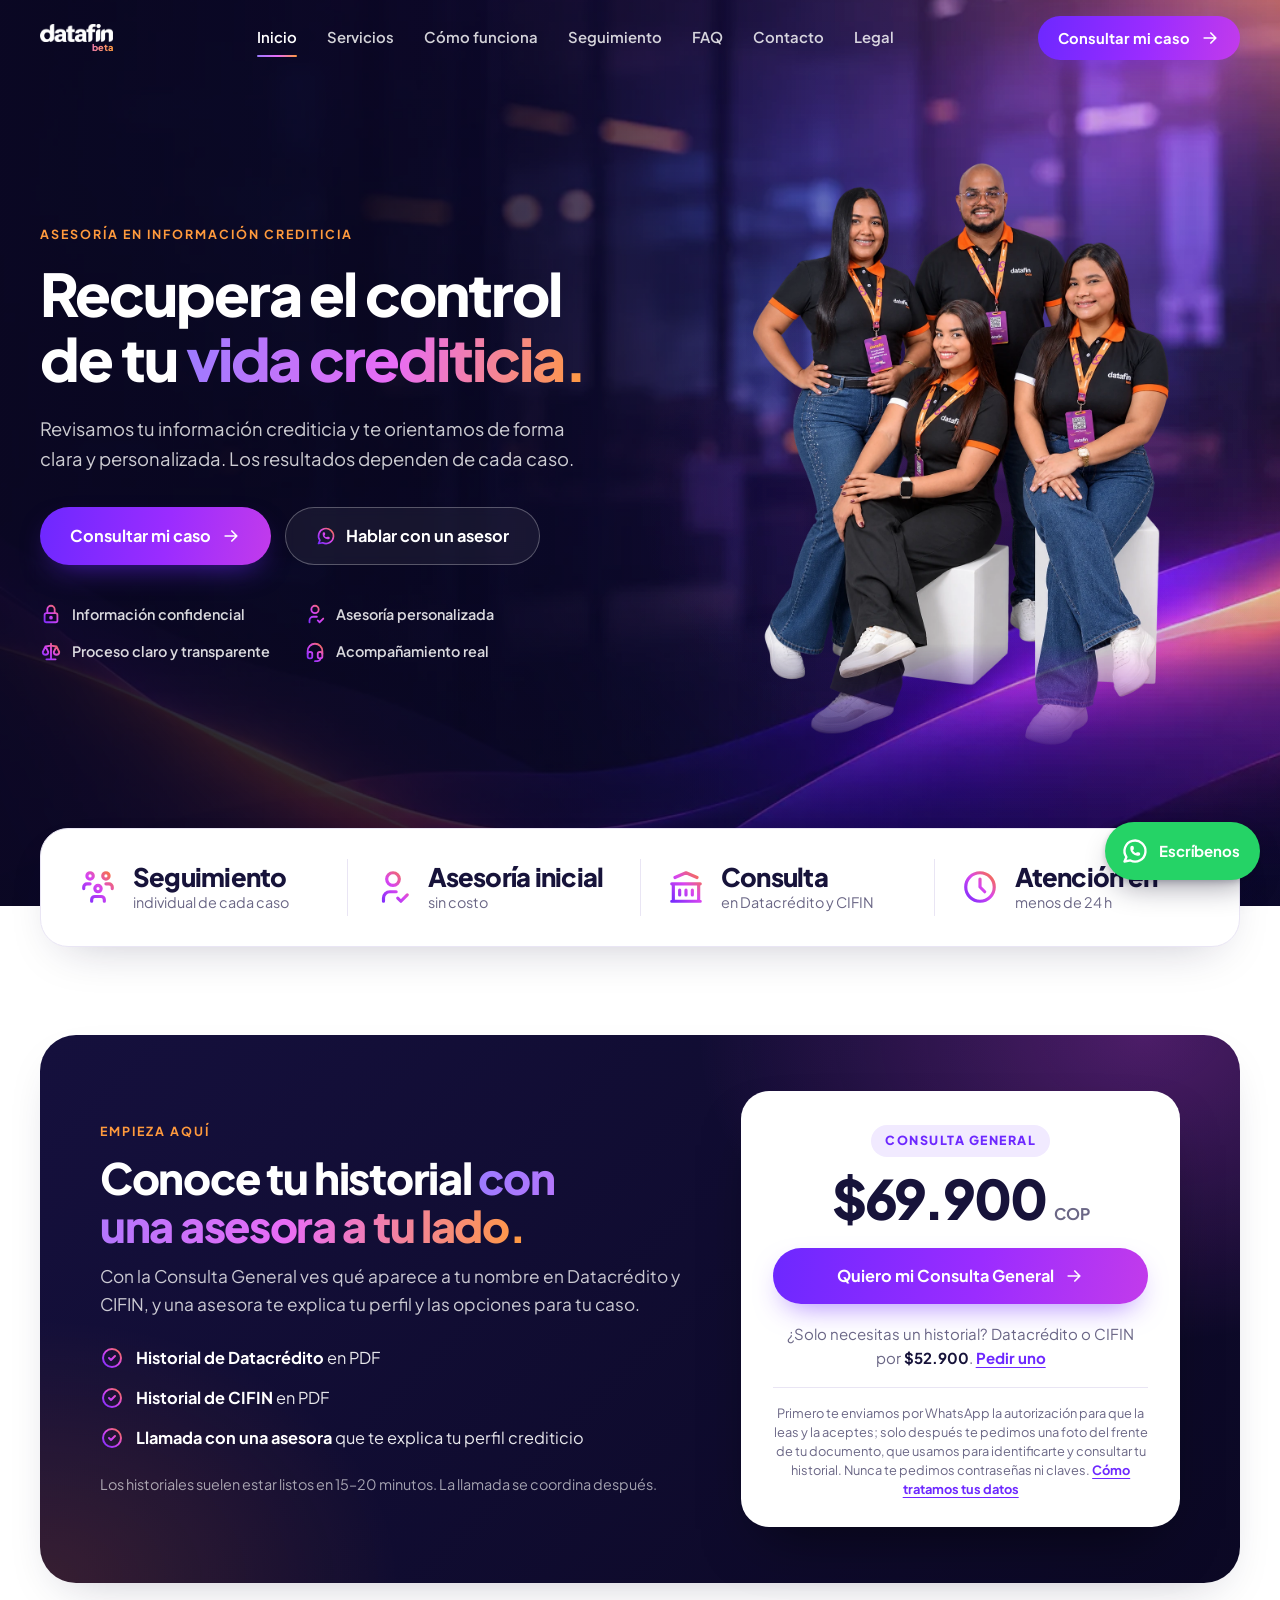
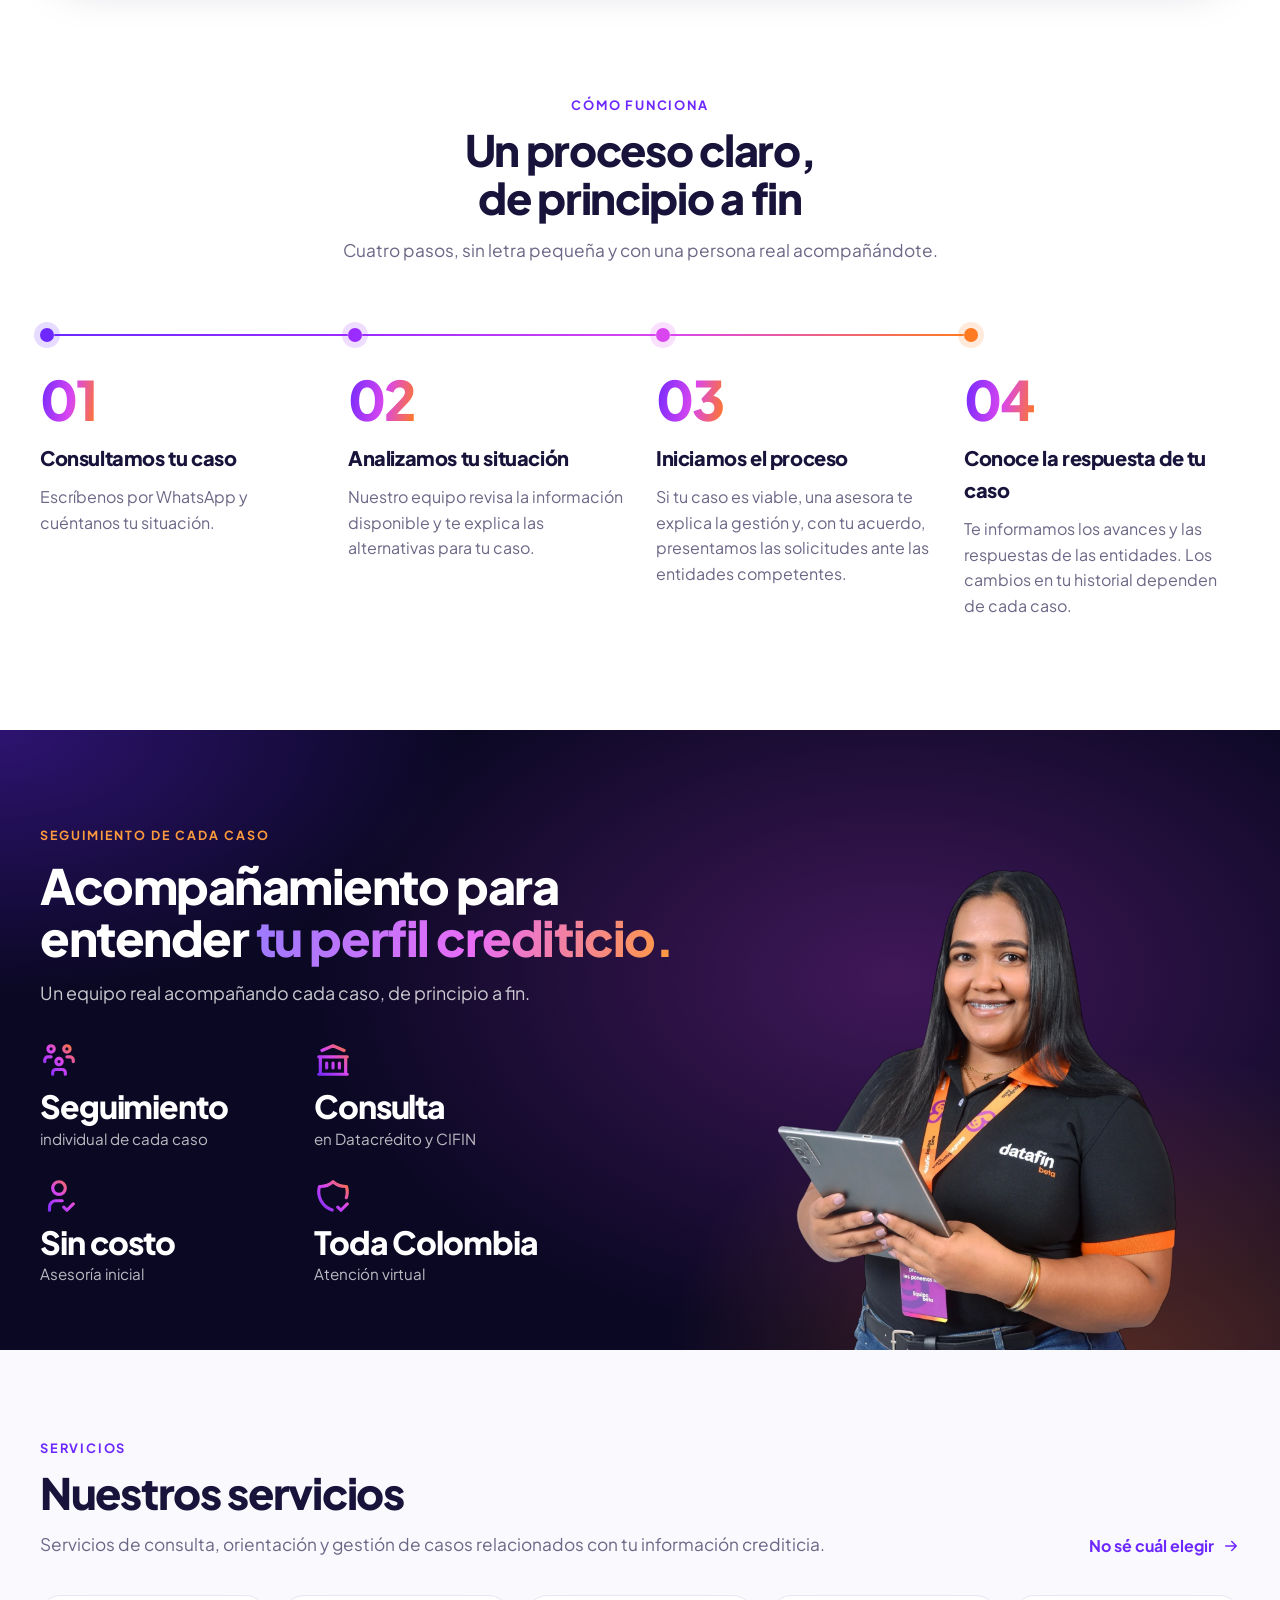
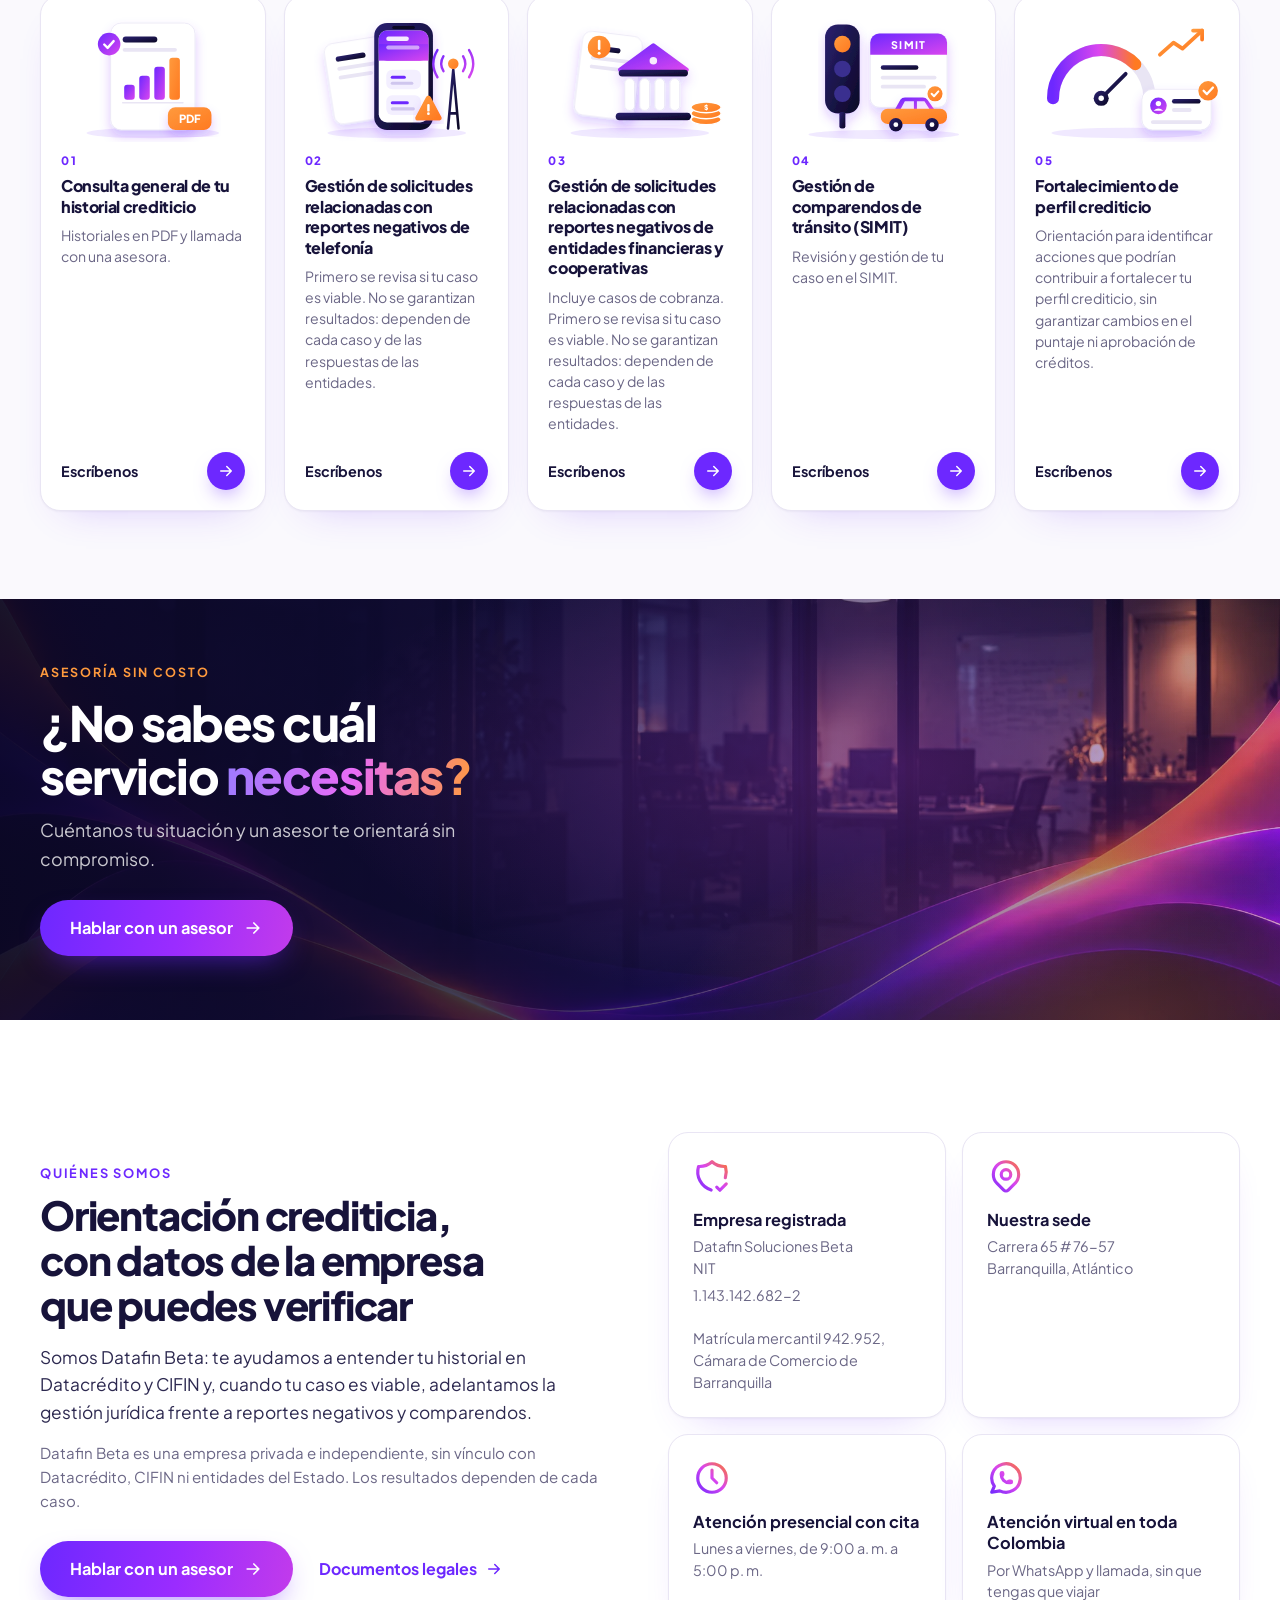
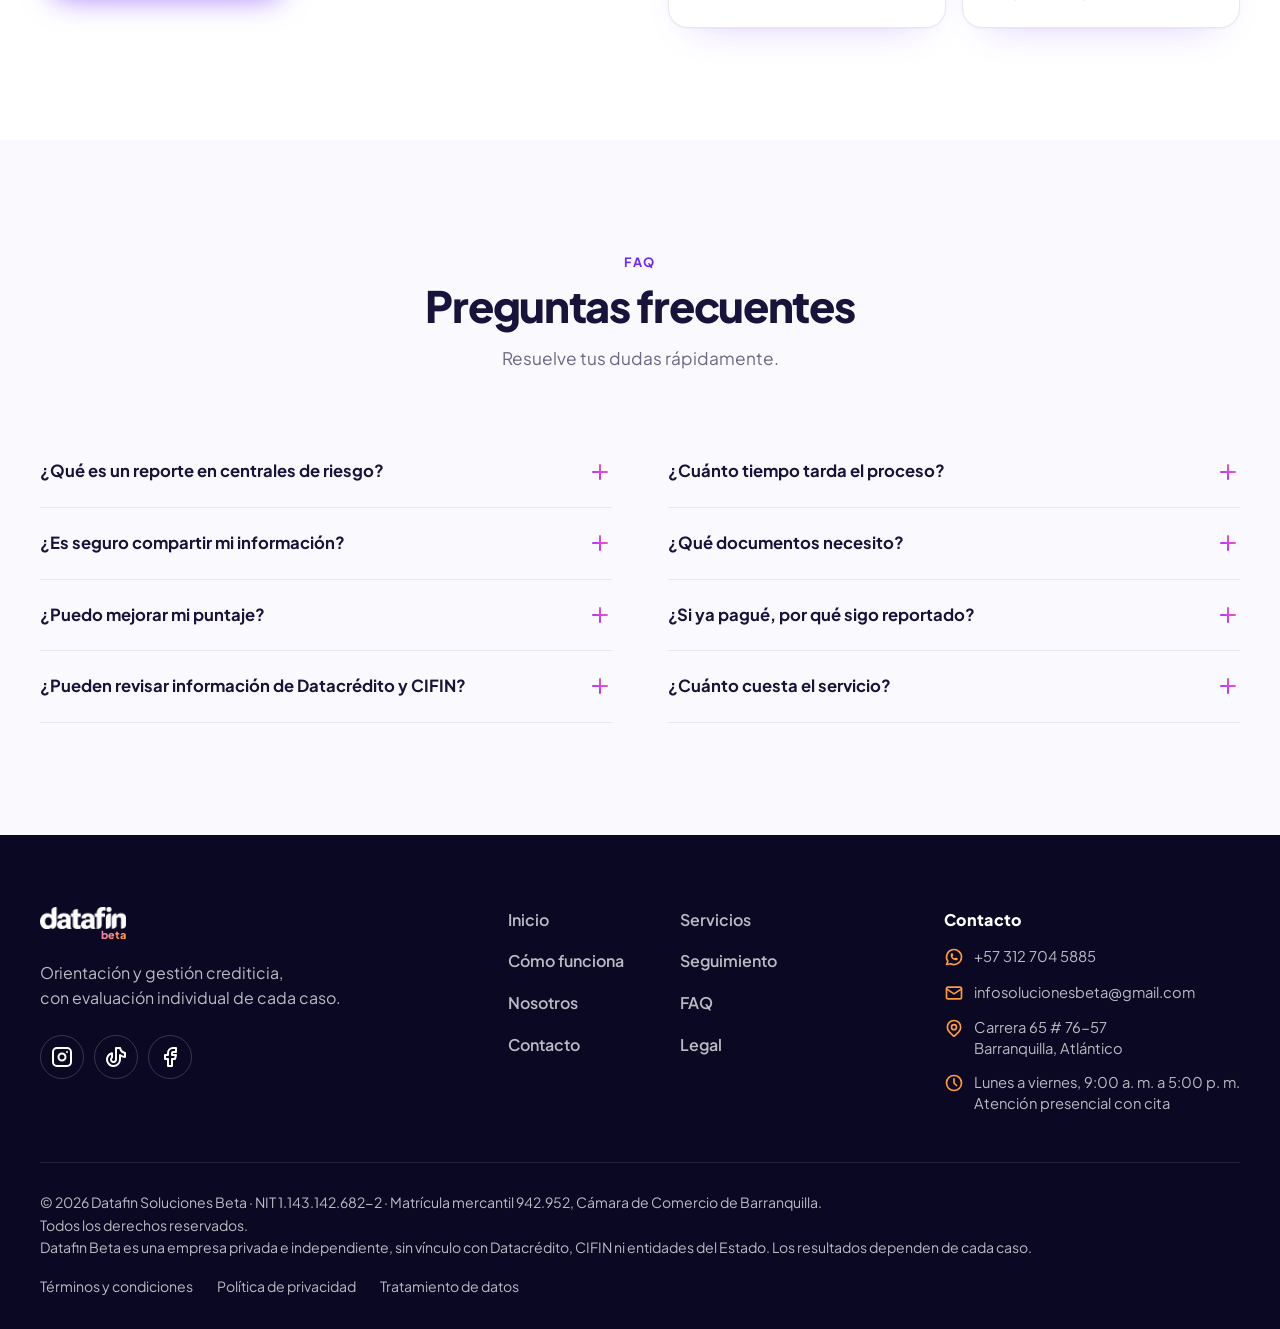
==== commit 7b51adf7: "Genera la web desde el contenido" ====
--- a/index.html
+++ b/index.html
@@ -163,7 +163,7 @@
         <p class="consulta__tag">Consulta General</p>
         <p class="consulta__price"><strong>$69.900</strong><span>COP</span></p>
         <a class="btn btn--primary btn--lg btn--block" href="https://wa.me/573127045885?text=Hola%2C%20quiero%20hacer%20la%20Consulta%20General%20de%20mi%20historial%20crediticio." target="_blank" rel="noopener" data-track="consulta_general">Quiero mi Consulta General <svg class="ico ico--flat" aria-hidden="true"><use href="#i-arrow"/></svg></a>
-        <p class="consulta__alt">¿Solo necesitas un historial? Datacrédito o CIFIN por <strong>$49.900</strong>. <a href="https://wa.me/573127045885?text=Hola%2C%20quiero%20consultar%20solo%20un%20historial%20%28Datacr%C3%A9dito%20o%20CIFIN%29." target="_blank" rel="noopener" data-track="consulta_un_historial">Pedir uno</a></p>
+        <p class="consulta__alt">¿Solo necesitas un historial? Datacrédito o CIFIN por <strong>$52.900</strong>. <a href="https://wa.me/573127045885?text=Hola%2C%20quiero%20consultar%20solo%20un%20historial%20%28Datacr%C3%A9dito%20o%20CIFIN%29." target="_blank" rel="noopener" data-track="consulta_un_historial">Pedir uno</a></p>
         <p class="consulta__req">Primero te enviamos por WhatsApp la autorización para que la leas y la aceptes; solo después te pedimos una foto del frente de tu documento, que usamos para identificarte y consultar tu historial. Nunca te pedimos contraseñas ni claves. <a href="legal/tratamiento-de-datos/" target="_blank" rel="noopener">Cómo tratamos tus datos</a></p>
       </div>
     </div>
@@ -478,7 +478,7 @@
       </details>
       <details class="qa">
         <summary>¿Cuánto cuesta el servicio?<svg class="ico" aria-hidden="true"><use href="#i-plus"/></svg></summary>
-        <p>La asesoría inicial no tiene costo. La Consulta General cuesta $69.900 COP y la consulta de un solo historial (Datacrédito o CIFIN), $49.900 COP. Los demás servicios se cotizan según el alcance de la gestión. Te informamos el valor y las condiciones antes de iniciar.</p>
+        <p>La asesoría inicial no tiene costo. La Consulta General cuesta $69.900 COP y la consulta de un solo historial (Datacrédito o CIFIN), $52.900 COP. Los demás servicios se cotizan según el alcance de la gestión. Te informamos el valor y las condiciones antes de iniciar.</p>
       </details>
     </div>
   </div>
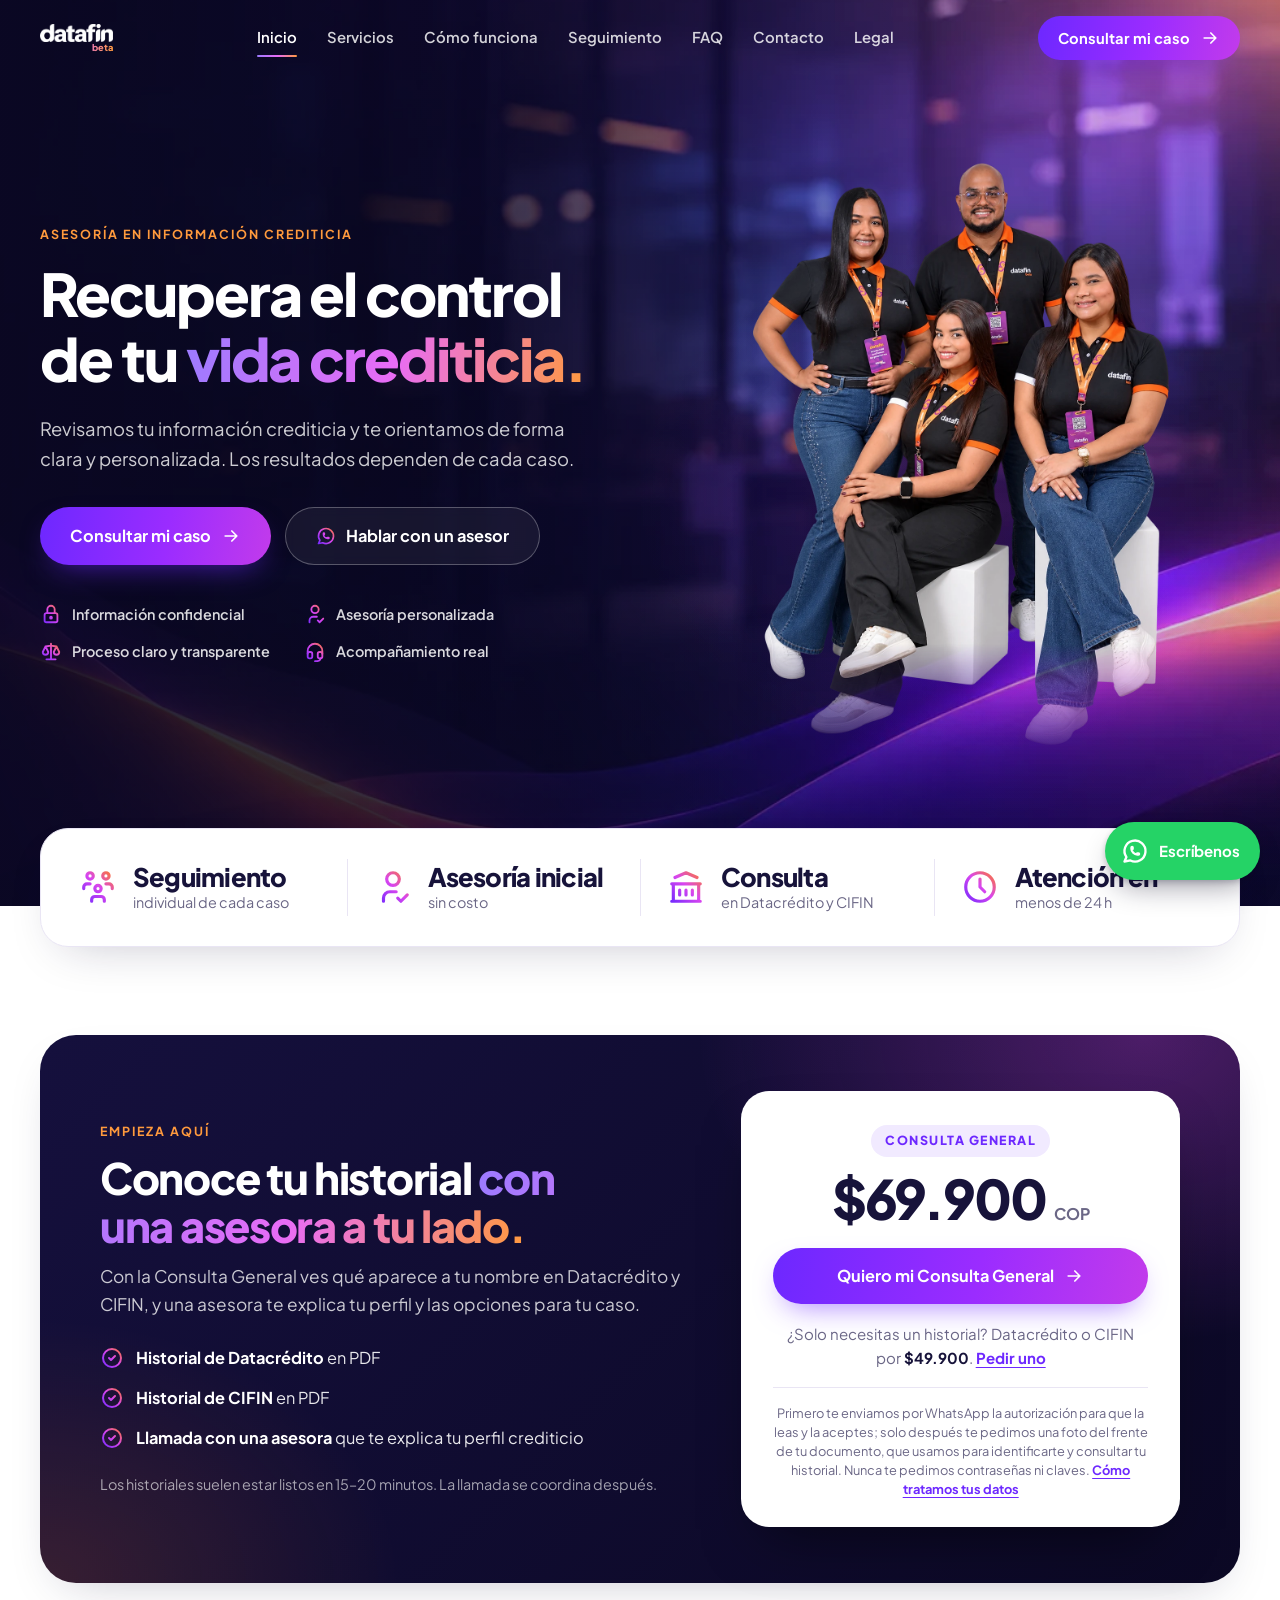
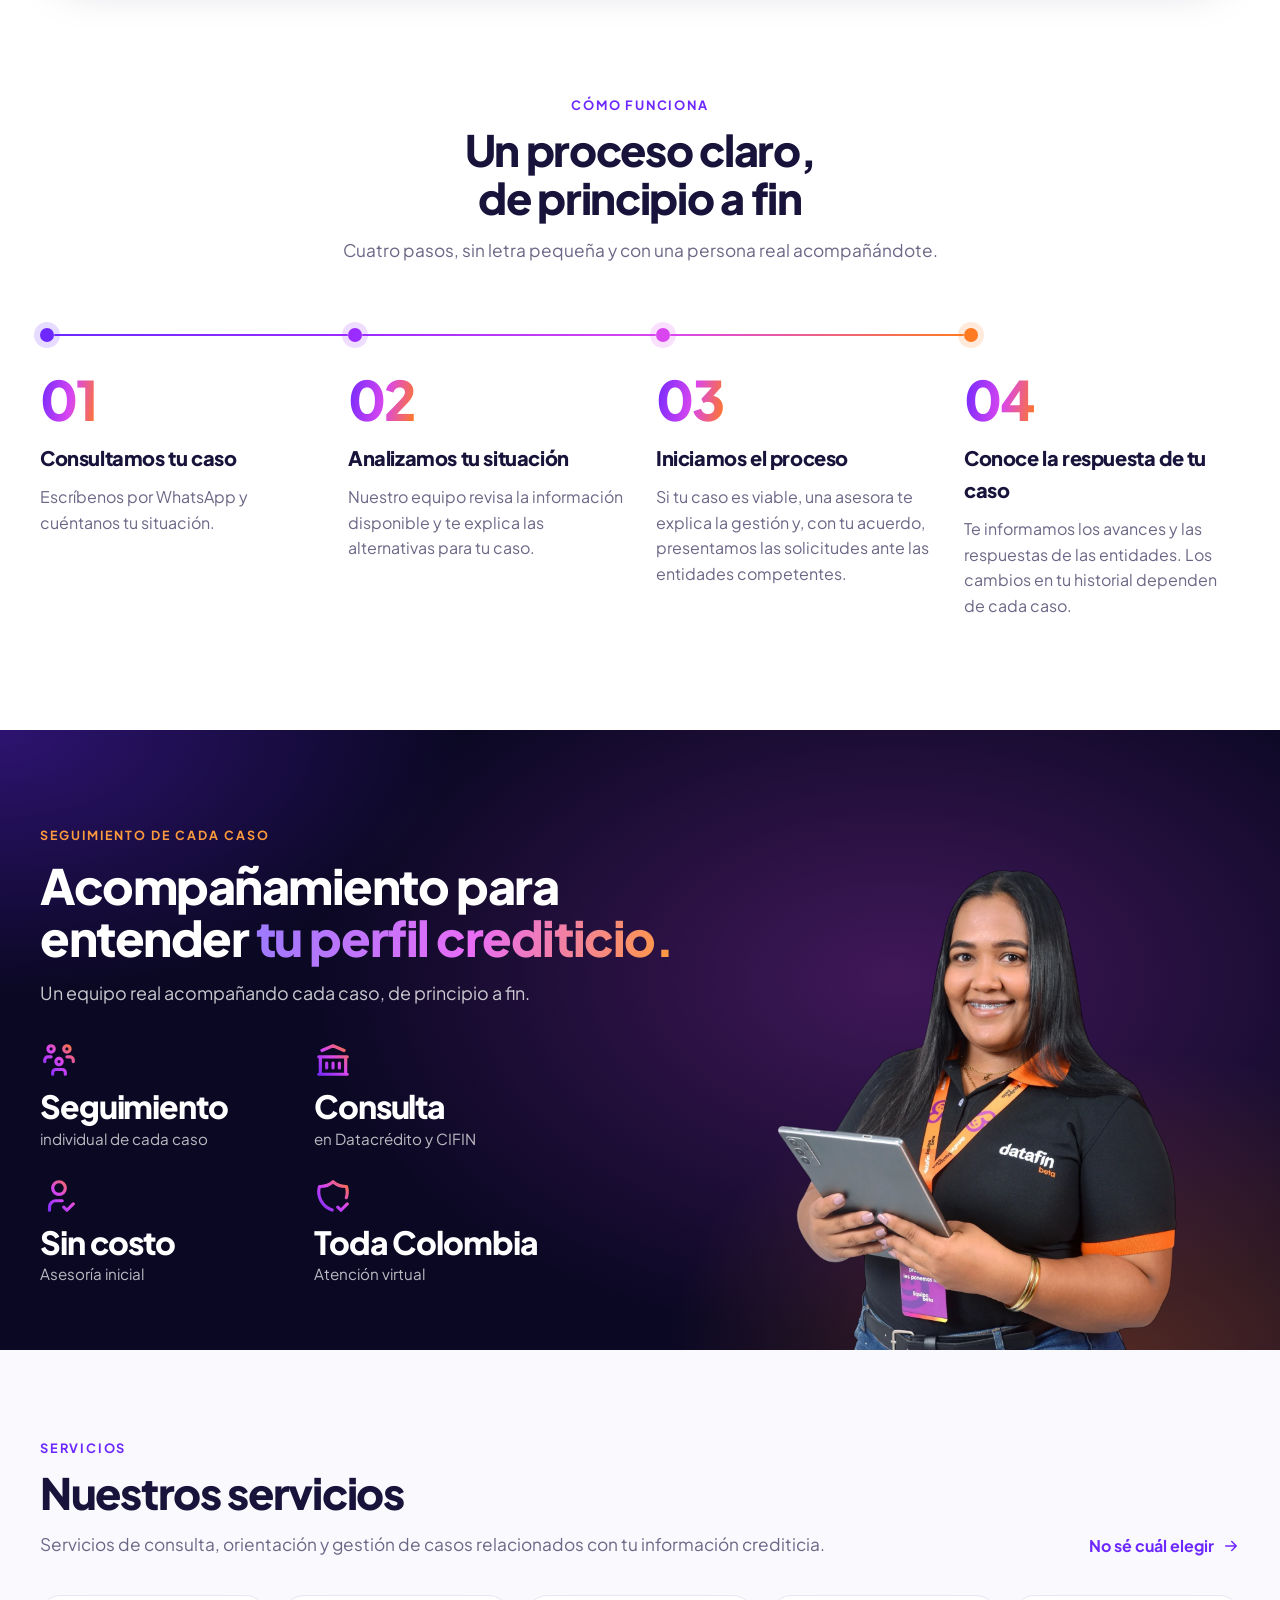
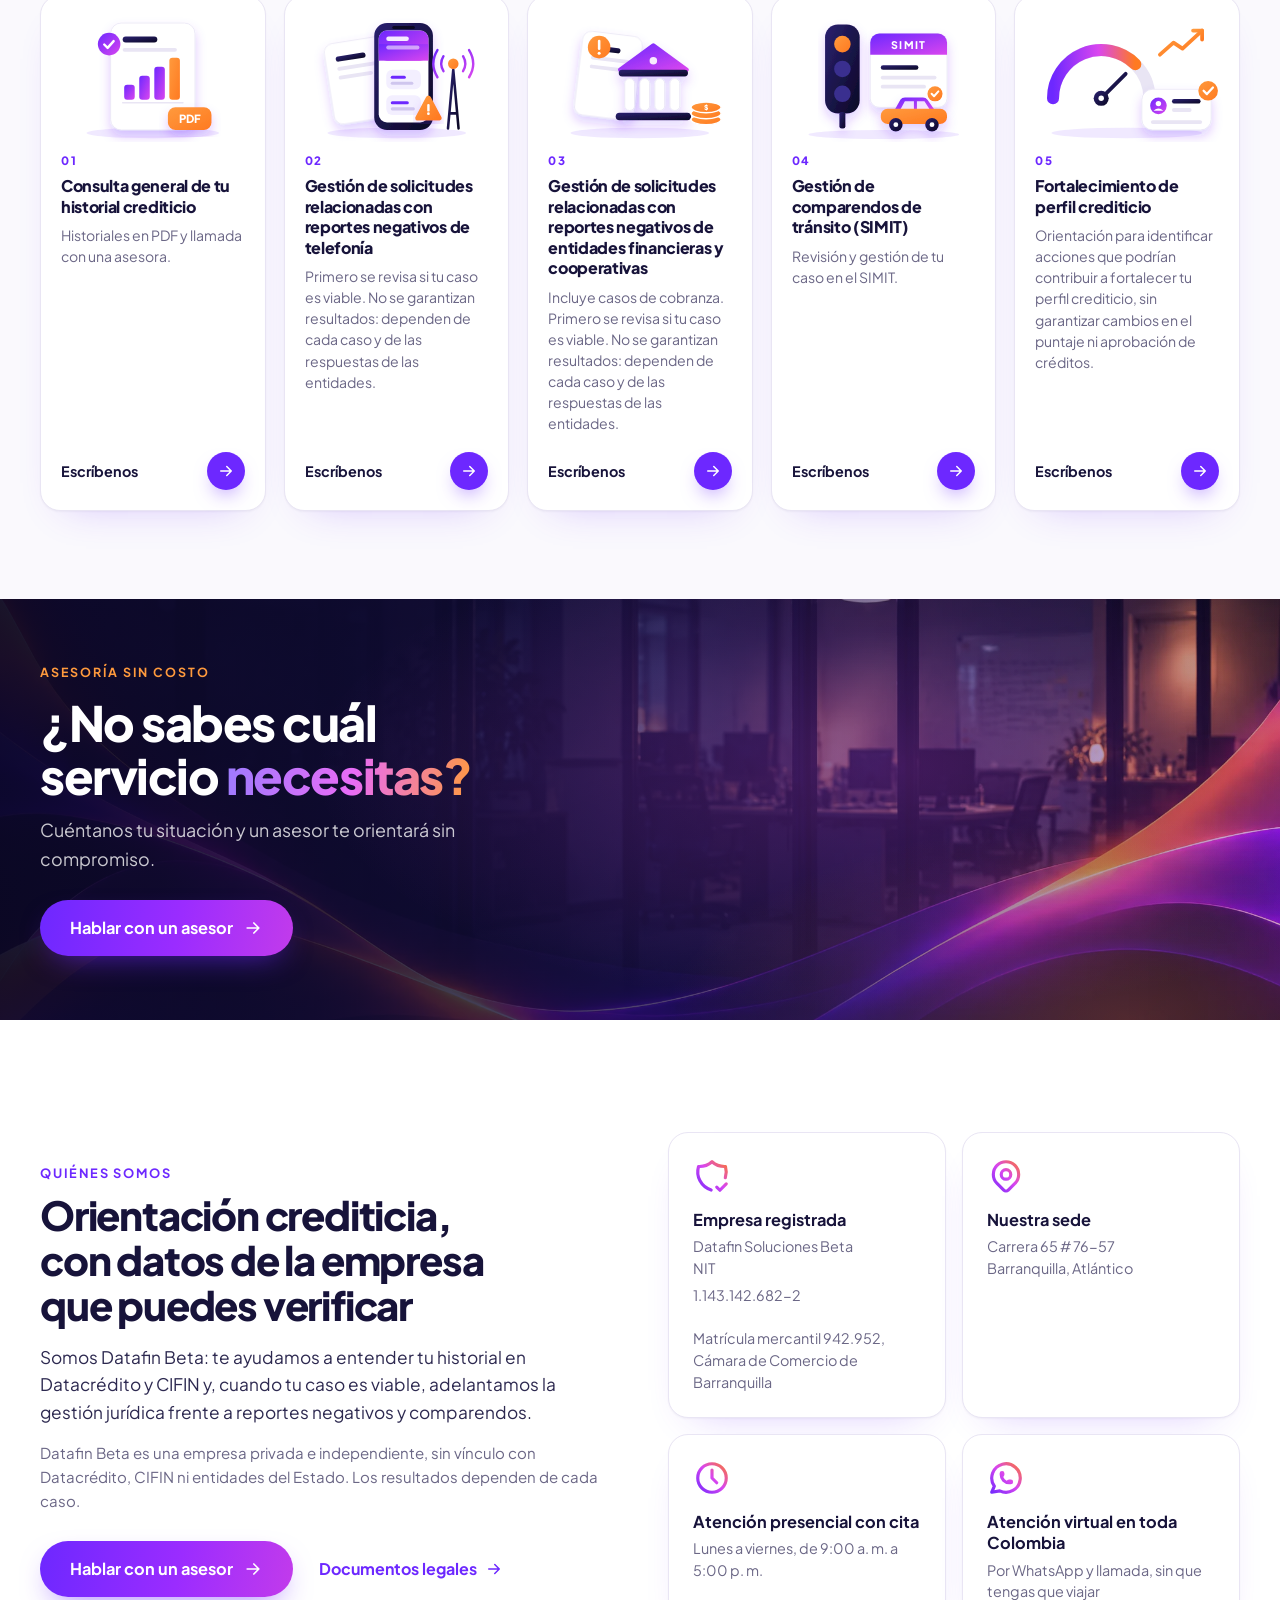
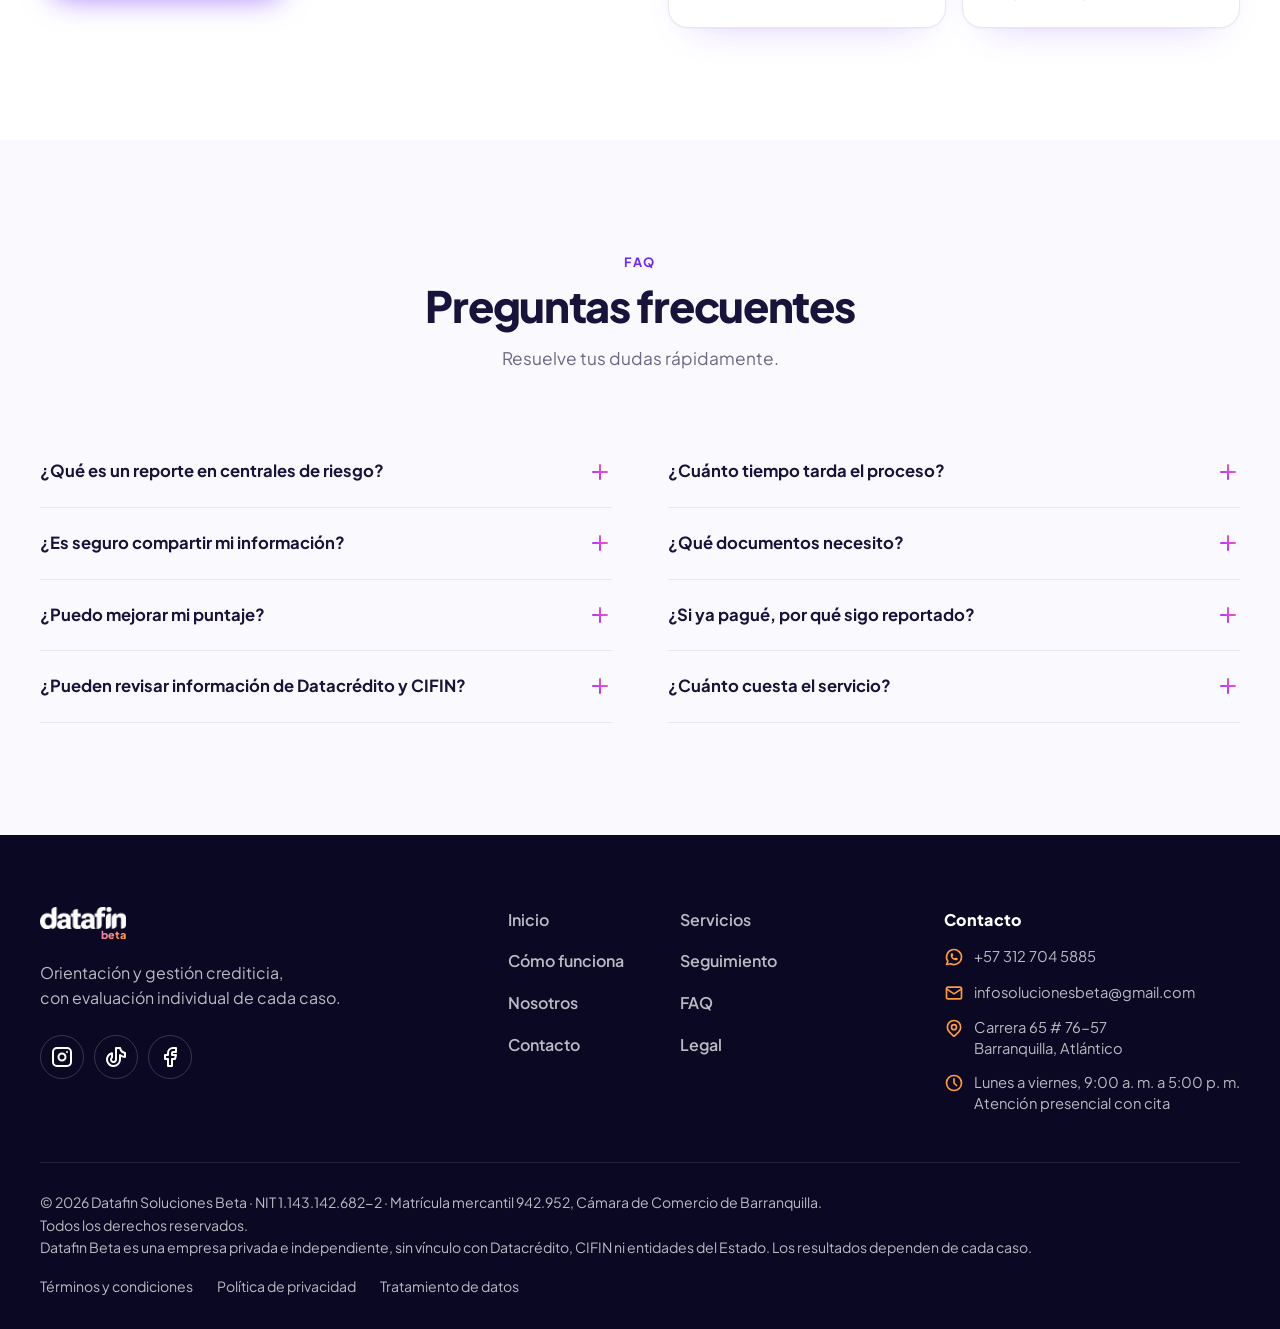
==== commit 6d03ad37: "Genera la web desde el contenido" ====
--- a/index.html
+++ b/index.html
@@ -163,7 +163,7 @@
         <p class="consulta__tag">Consulta General</p>
         <p class="consulta__price"><strong>$69.900</strong><span>COP</span></p>
         <a class="btn btn--primary btn--lg btn--block" href="https://wa.me/573127045885?text=Hola%2C%20quiero%20hacer%20la%20Consulta%20General%20de%20mi%20historial%20crediticio." target="_blank" rel="noopener" data-track="consulta_general">Quiero mi Consulta General <svg class="ico ico--flat" aria-hidden="true"><use href="#i-arrow"/></svg></a>
-        <p class="consulta__alt">¿Solo necesitas un historial? Datacrédito o CIFIN por <strong>$52.900</strong>. <a href="https://wa.me/573127045885?text=Hola%2C%20quiero%20consultar%20solo%20un%20historial%20%28Datacr%C3%A9dito%20o%20CIFIN%29." target="_blank" rel="noopener" data-track="consulta_un_historial">Pedir uno</a></p>
+        <p class="consulta__alt">¿Solo necesitas un historial? Datacrédito o CIFIN por <strong>$49.900</strong>. <a href="https://wa.me/573127045885?text=Hola%2C%20quiero%20consultar%20solo%20un%20historial%20%28Datacr%C3%A9dito%20o%20CIFIN%29." target="_blank" rel="noopener" data-track="consulta_un_historial">Pedir uno</a></p>
         <p class="consulta__req">Primero te enviamos por WhatsApp la autorización para que la leas y la aceptes; solo después te pedimos una foto del frente de tu documento, que usamos para identificarte y consultar tu historial. Nunca te pedimos contraseñas ni claves. <a href="legal/tratamiento-de-datos/" target="_blank" rel="noopener">Cómo tratamos tus datos</a></p>
       </div>
     </div>
@@ -478,7 +478,7 @@
       </details>
       <details class="qa">
         <summary>¿Cuánto cuesta el servicio?<svg class="ico" aria-hidden="true"><use href="#i-plus"/></svg></summary>
-        <p>La asesoría inicial no tiene costo. La Consulta General cuesta $69.900 COP y la consulta de un solo historial (Datacrédito o CIFIN), $52.900 COP. Los demás servicios se cotizan según el alcance de la gestión. Te informamos el valor y las condiciones antes de iniciar.</p>
+        <p>La asesoría inicial no tiene costo. La Consulta General cuesta $69.900 COP y la consulta de un solo historial (Datacrédito o CIFIN), $49.900 COP. Los demás servicios se cotizan según el alcance de la gestión. Te informamos el valor y las condiciones antes de iniciar.</p>
       </details>
     </div>
   </div>
